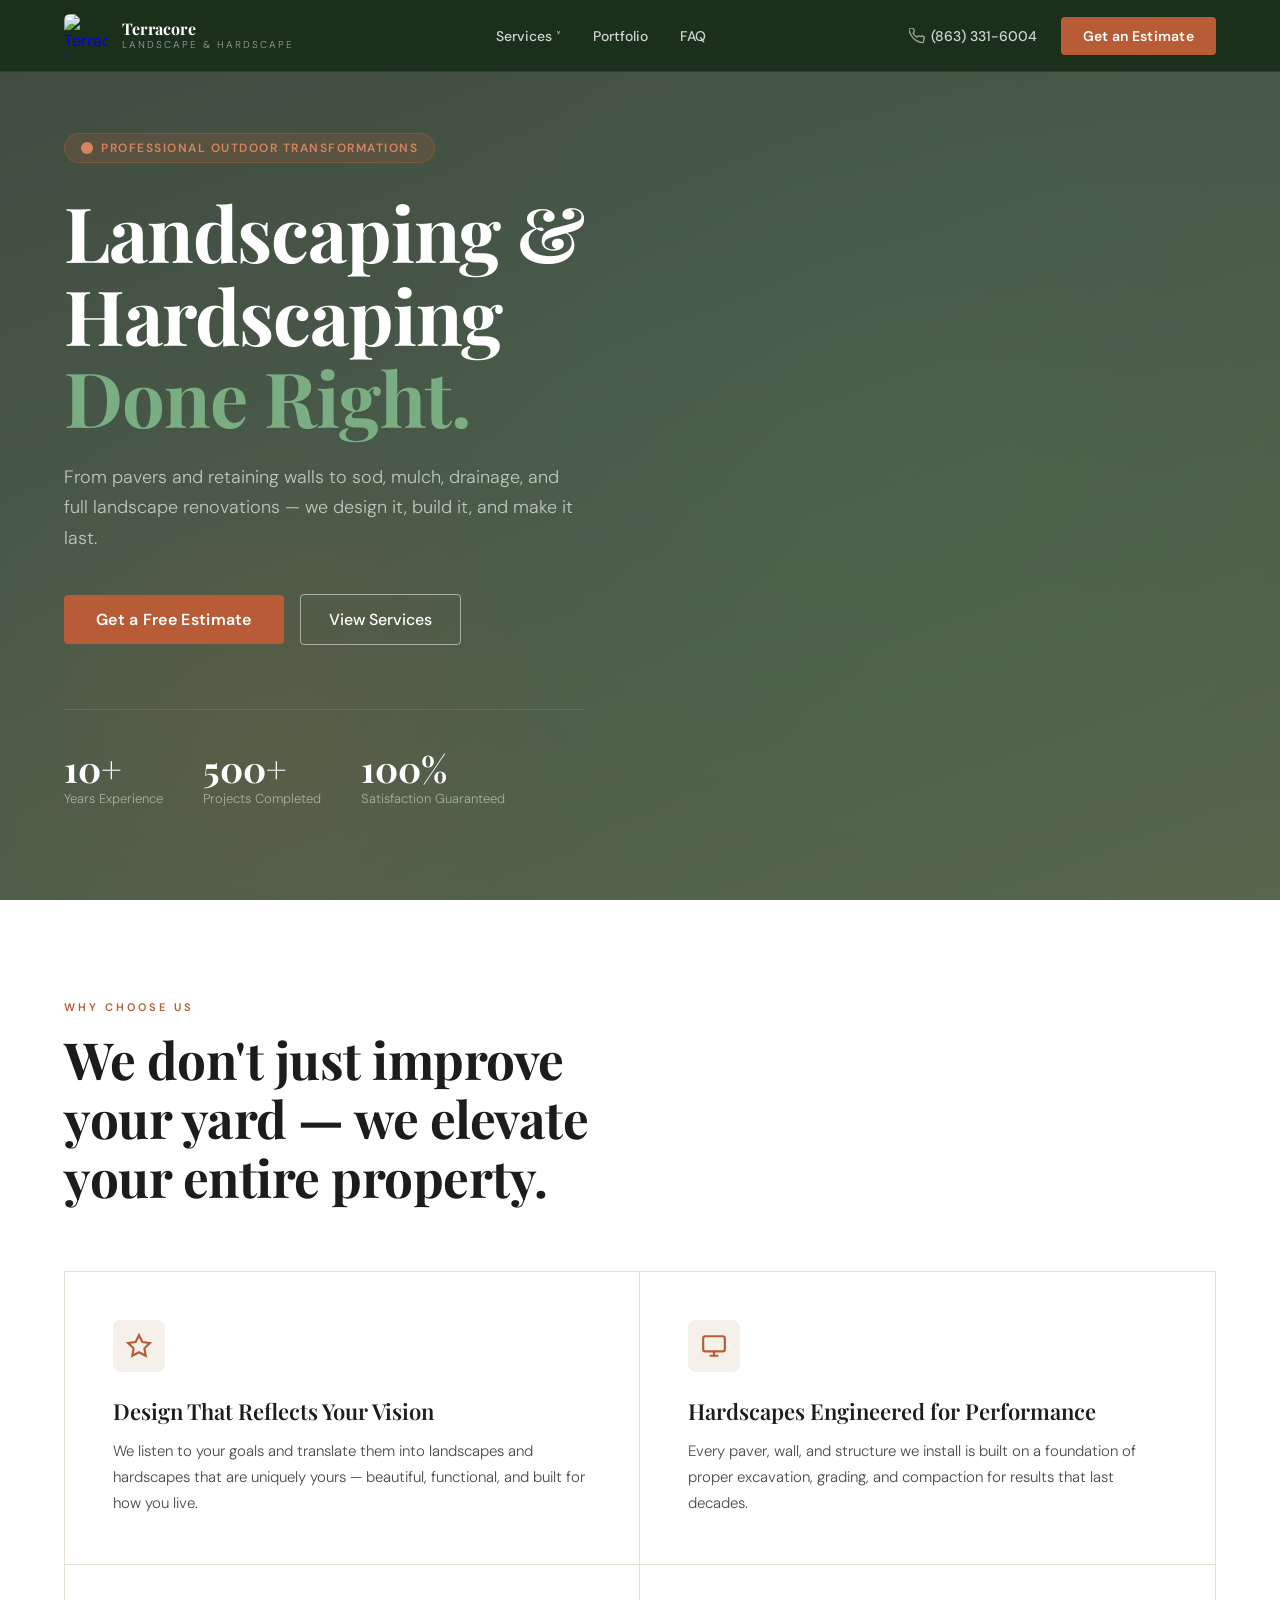
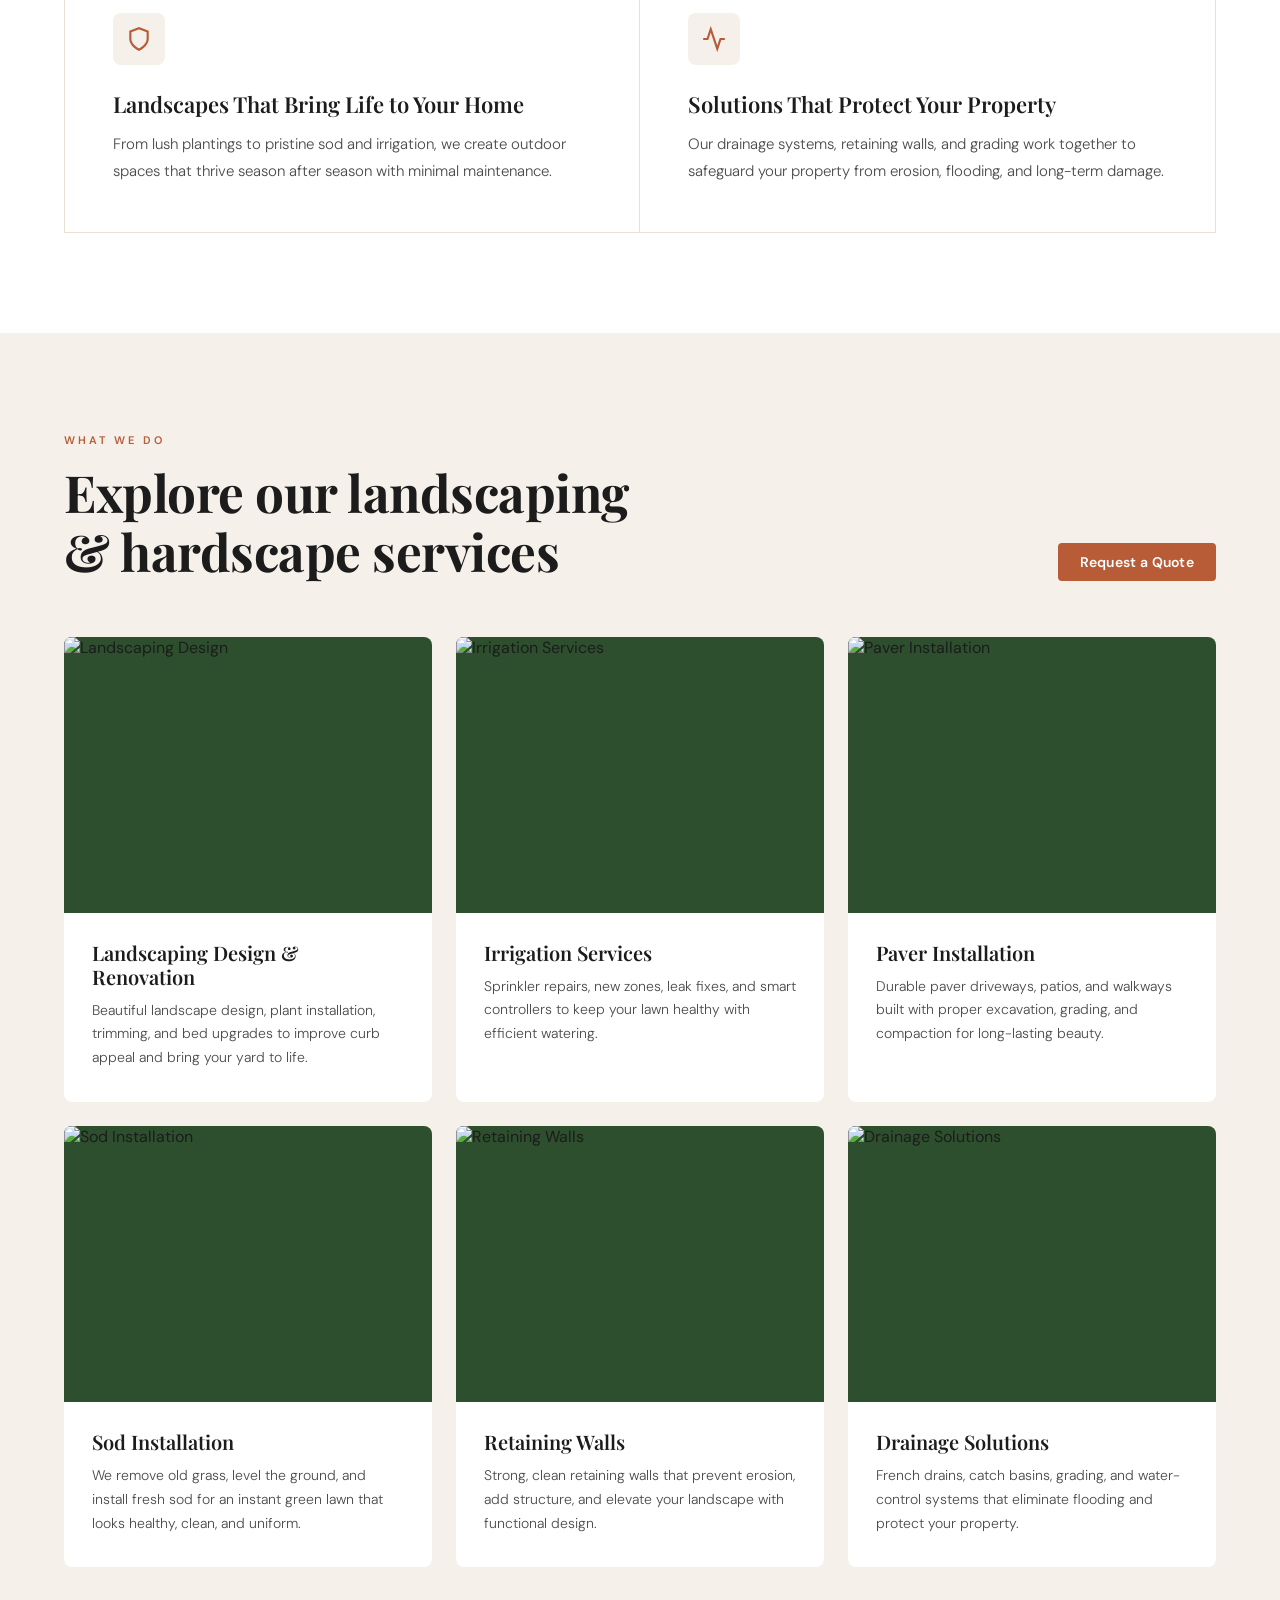
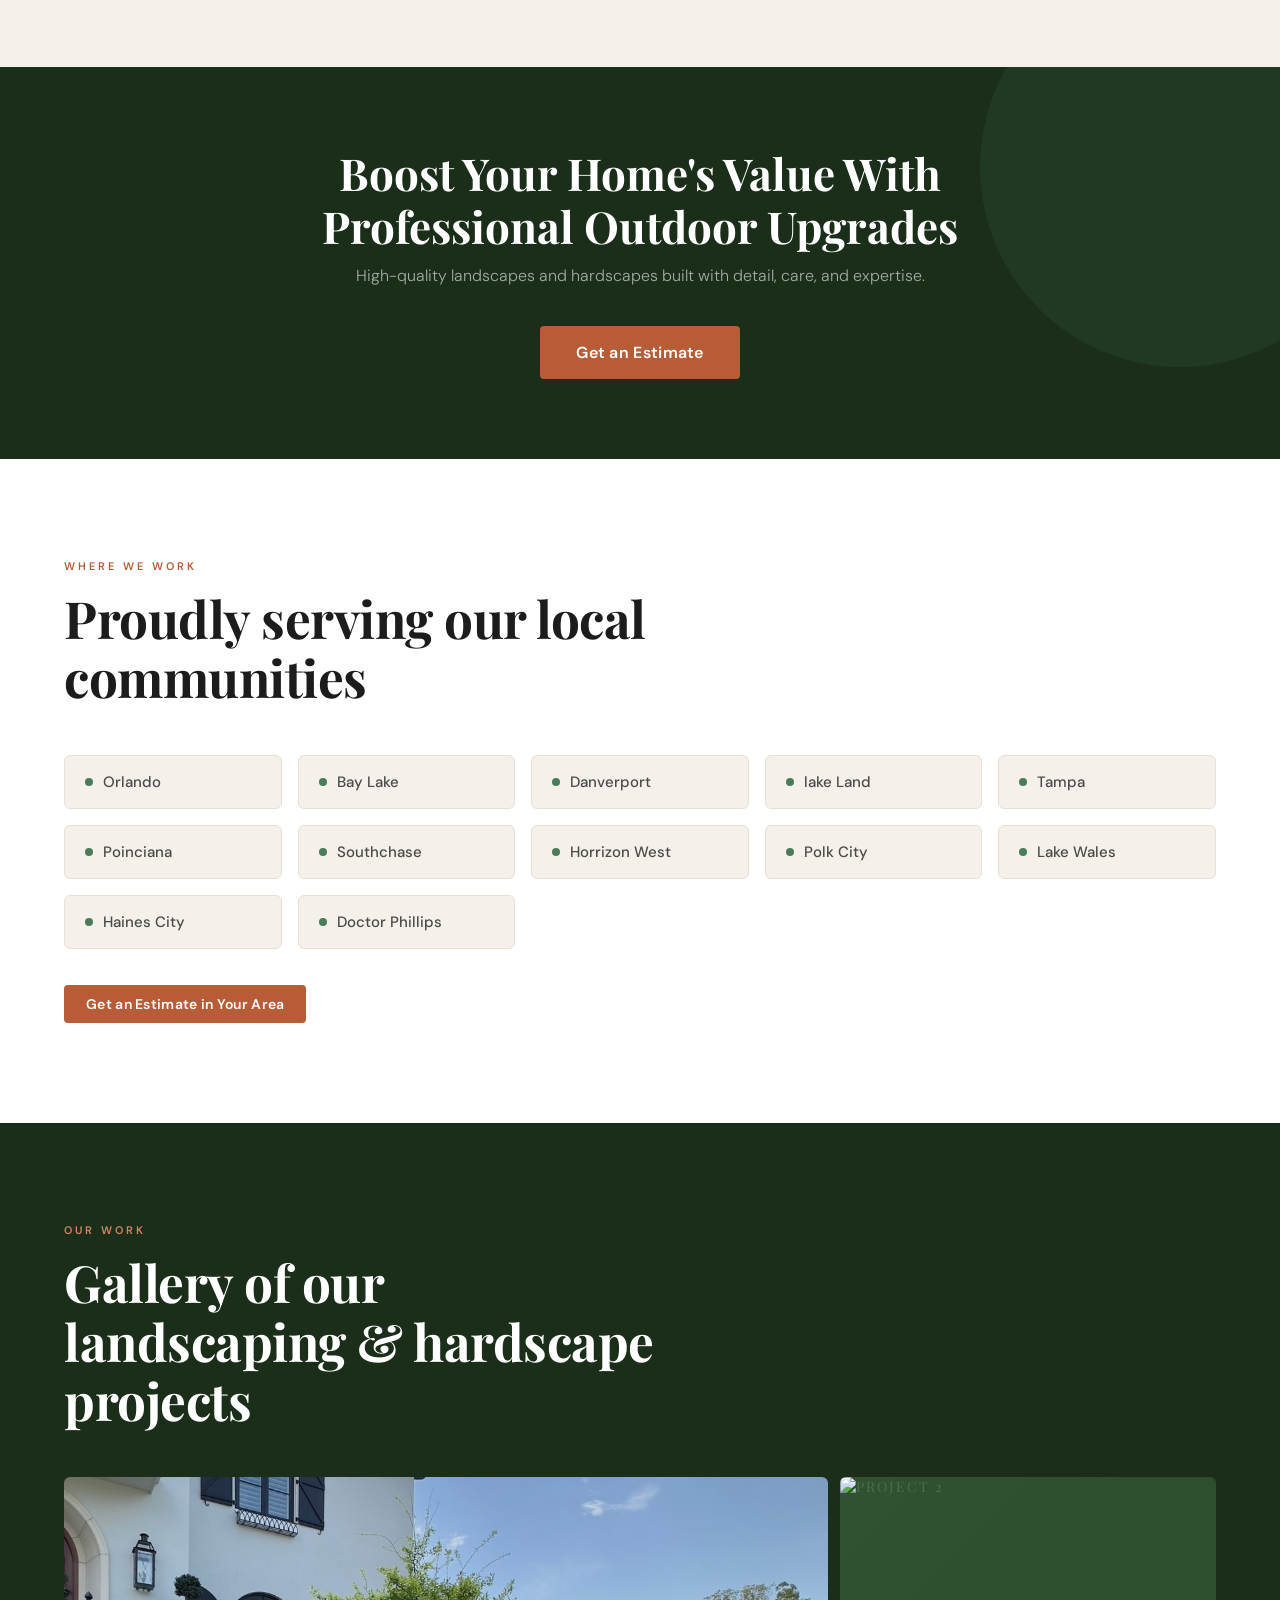
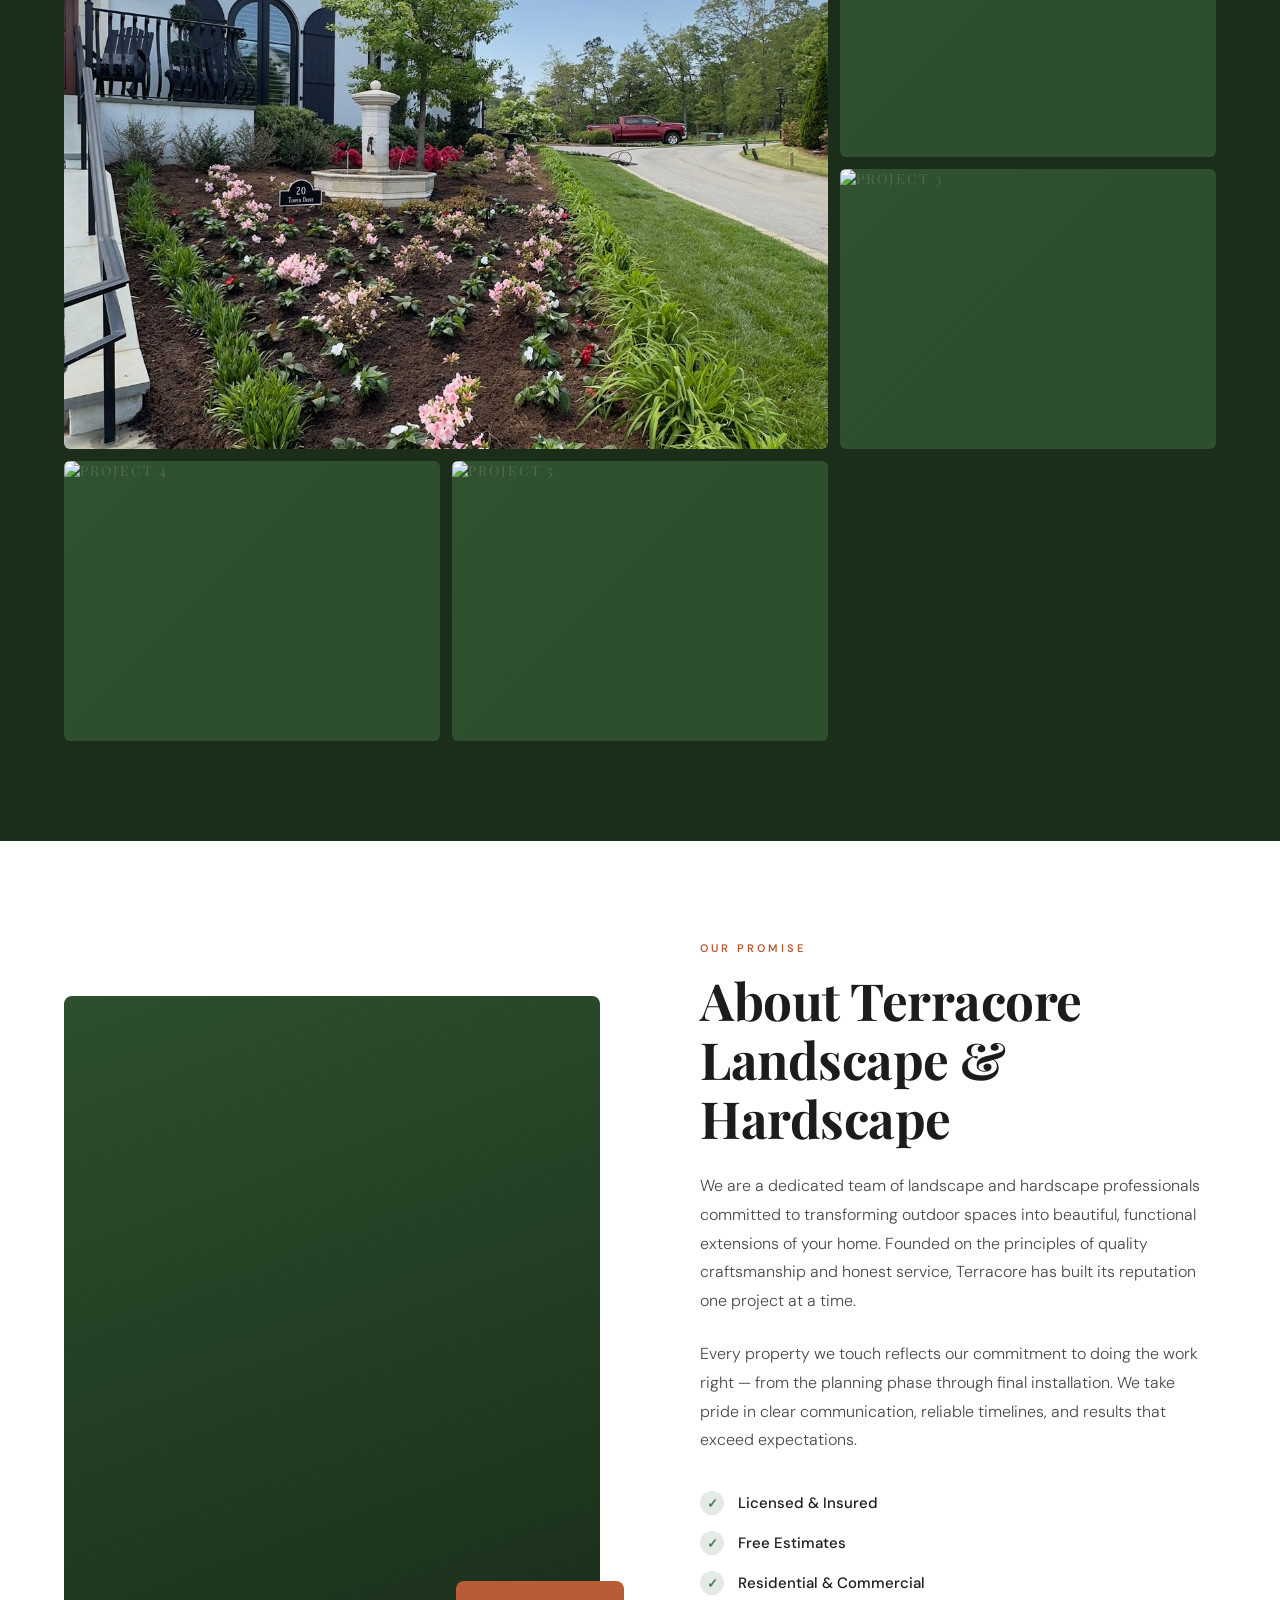
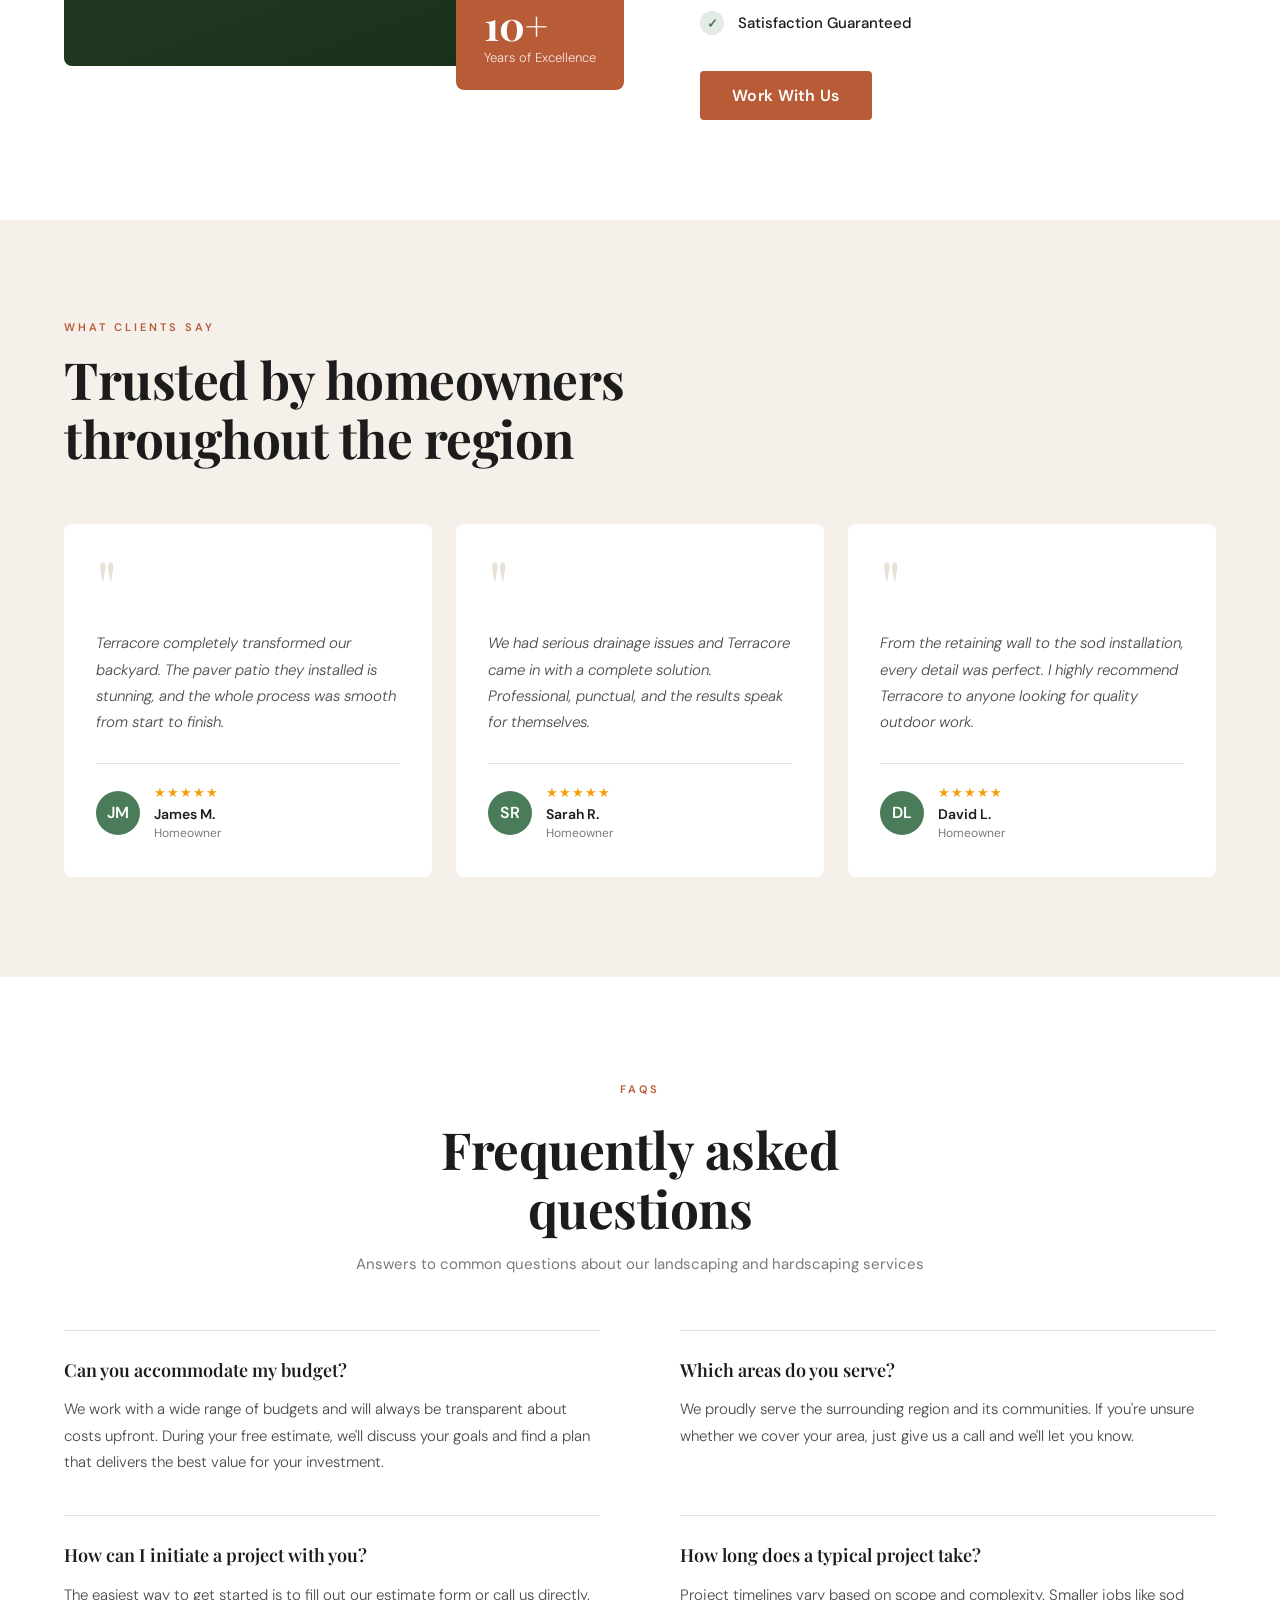
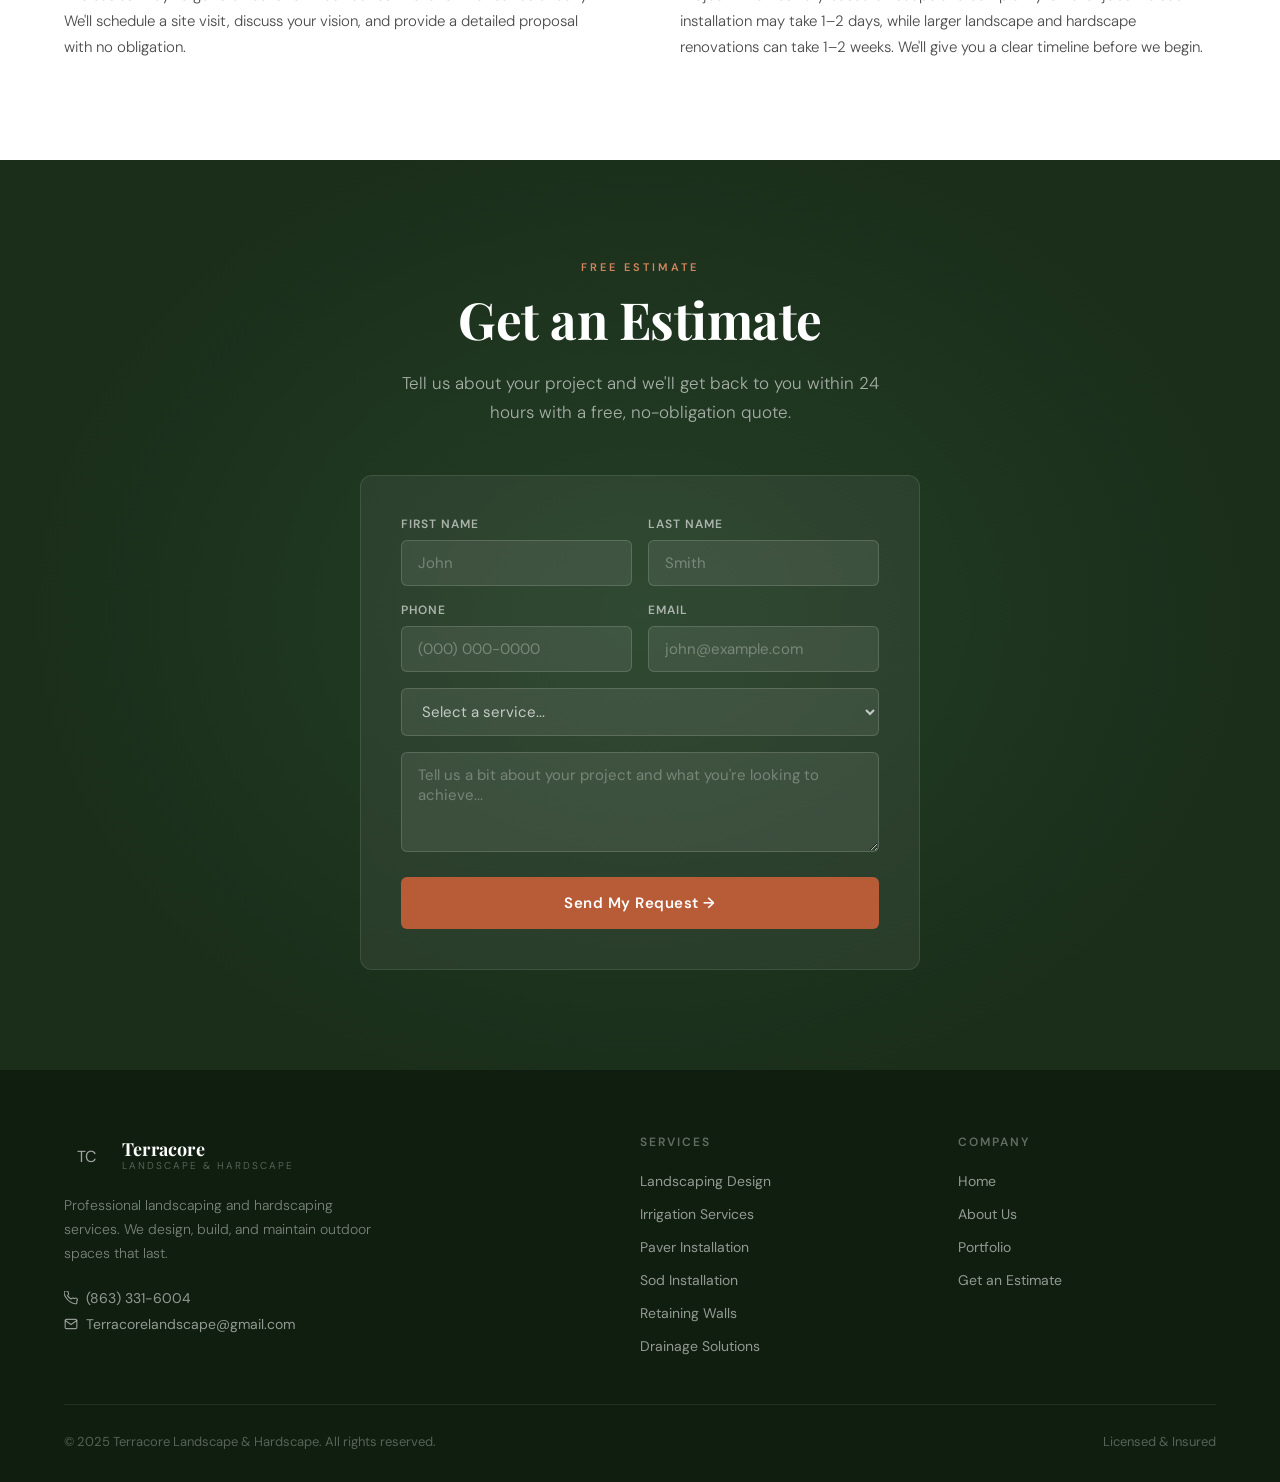
==== index.html @ e7b61488 "Add files via upload" ====
<!DOCTYPE html>
<html lang="en">
<head>
  <!-- META TAGS & SEO -->
  <meta charset="UTF-8">
  <meta name="viewport" content="width=device-width, initial-scale=1.0">
  <meta name="description" content="Terracore Landscape & Hardscape offers expert landscaping design, hardscape installations, irrigation, drainage, and more. Enhance your outdoor space with quality, custom solutions for residential and commercial properties.">
  <title>Terracore Landscape & Hardscape | Professional Outdoor Transformations</title>

  <!-- FONTS -->
  <link rel="preconnect" href="https://fonts.googleapis.com">
  <link href="https://fonts.googleapis.com/css2?family=Playfair+Display:wght@400;600;700&family=DM+Sans:wght@300;400;500;600&display=swap" rel="stylesheet">

  <!-- STYLESHEETS - Modular CSS Architecture -->
  <link rel="stylesheet" href="css/variables.css">   <!-- Color palette & typography variables -->
  <link rel="stylesheet" href="css/base.css">        <!-- Reset, global styles -->
  <link rel="stylesheet" href="css/nav.css">         <!-- Navigation bar -->
  <link rel="stylesheet" href="css/hero.css">        <!-- Hero section -->
  <link rel="stylesheet" href="css/services.css">    <!-- Services & CTA band -->
  <link rel="stylesheet" href="css/gallery.css">     <!-- Portfolio gallery -->
  <link rel="stylesheet" href="css/about.css">       <!-- About section -->
  <link rel="stylesheet" href="css/testimonials.css"><!-- Testimonials -->
  <link rel="stylesheet" href="css/faq.css">         <!-- FAQ section -->
  <link rel="stylesheet" href="css/form.css">        <!-- Estimate form -->
  <link rel="stylesheet" href="css/footer.css">      <!-- Footer -->
</head>
<body>

  <!-- ==================== NAVIGATION ==================== -->
  <!-- Fixed header with logo, phone contact, and CTA button -->
<nav>
  <a href="#" class="nav-logo">
    <img class="logo-mark" src="images/logo.png" alt="Terracore Logo">
    <div class="logo-text">
      <span class="logo-name">Terracore</span>
      <span class="logo-sub">Landscape & Hardscape</span>
    </div>
  </a>
  <div class="nav-menu">
    <div class="nav-item dropdown">
      <a href="#services" class="nav-link">Services <span class="dropdown-icon">˅</span></a>
      <div class="dropdown-menu">
        <a href="landscaping-design.html" class="dropdown-item">Landscaping Design & Renovation</a>
        <a href="irrigation-services.html" class="dropdown-item">Irrigation Services</a>
        <a href="paver-installation.html" class="dropdown-item">Paver Installation</a>
        <a href="sod-installation.html" class="dropdown-item">Sod Installation</a>
        <a href="retaining-walls.html" class="dropdown-item">Retaining Walls</a>
        <a href="drainage-solutions.html" class="dropdown-item">Drainage Solutions</a>
      </div>
    </div>
    <a href="portfolio.html" class="nav-link">Portfolio</a>
    <a href="faq.html" class="nav-link">FAQ</a>
  </div>
  <div class="nav-right">
    <a href="tel:+18633316004" class="nav-phone">
      <svg width="16" height="16" fill="none" stroke="currentColor" stroke-width="2" viewBox="0 0 24 24"><path d="M22 16.92v3a2 2 0 01-2.18 2 19.79 19.79 0 01-8.63-3.07A19.5 19.5 0 013.07 10.8 19.79 19.79 0 01.07 2.18 2 2 0 012.03 0h3a2 2 0 012 1.72 12.84 12.84 0 00.7 2.81 2 2 0 01-.45 2.11L6.09 7.91a16 16 0 006 6l1.27-1.27a2 2 0 012.11-.45 12.84 12.84 0 002.81.7A2 2 0 0122 16.92z"/></svg>
      (863) 331-6004
    </a>
    <a href="#estimate" class="btn-primary">Get an Estimate</a>
  </div>
</nav>

  <!-- ==================== HERO SECTION ==================== -->
  <!-- Large banner with headline, CTAs, and company stats -->
<section class="hero" id="header">
  <div class="hero-bg-img">
    <img src="images/Principal/princ 4.JPG" alt="Terracore Landscaping">
  </div>
  <div class="hero-pattern"></div>
  <div class="hero-content">
    <div class="hero-badge">
      <svg width="12" height="12" viewBox="0 0 12 12" fill="currentColor"><circle cx="6" cy="6" r="6"/></svg>
      Professional Outdoor Transformations
    </div>
    <h1>Landscaping &amp;<br>Hardscaping<br><em>Done Right.</em></h1>
    <p>From pavers and retaining walls to sod, mulch, drainage, and full landscape renovations — we design it, build it, and make it last.</p>
    <div class="hero-ctas">
      <a href="#estimate" class="btn-primary" style="padding:14px 32px;font-size:16px;">Get a Free Estimate</a>
      <a href="#services" class="btn-outline" style="padding:14px 28px;font-size:16px;">View Services</a>
    </div>
    <div class="hero-stats">
      <div>
        <div class="hero-stat-num">10+</div>
        <div class="hero-stat-label">Years Experience</div>
      </div>
      <div>
        <div class="hero-stat-num">500+</div>
        <div class="hero-stat-label">Projects Completed</div>
      </div>
      <div>
        <div class="hero-stat-num">100%</div>
        <div class="hero-stat-label">Satisfaction Guaranteed</div>
      </div>
    </div>
  </div>  
  <div class="hero-img-col">
  </div>
</section>

  <!-- ==================== WHY CHOOSE US ==================== -->
  <!-- 4-column grid highlighting company differentiators -->
<section class="section fade-up">
  <div class="section-label">Why Choose Us</div>
  <h2 class="section-title">We don't just improve your yard — we elevate your entire property.</h2>
  <div class="why-grid">
    <div class="why-item">
      <div class="why-icon">
        <svg width="26" height="26" fill="none" stroke="currentColor" stroke-width="2" viewBox="0 0 24 24"><path d="M12 2l3.09 6.26L22 9.27l-5 4.87 1.18 6.88L12 17.77l-6.18 3.25L7 14.14 2 9.27l6.91-1.01L12 2z"/></svg>
      </div>
      <h3>Design That Reflects Your Vision</h3>
      <p>We listen to your goals and translate them into landscapes and hardscapes that are uniquely yours — beautiful, functional, and built for how you live.</p>
    </div>
    <div class="why-item">
      <div class="why-icon">
        <svg width="26" height="26" fill="none" stroke="currentColor" stroke-width="2" viewBox="0 0 24 24"><rect x="2" y="3" width="20" height="14" rx="2"/><path d="M8 21h8M12 17v4"/></svg>
      </div>
      <h3>Hardscapes Engineered for Performance</h3>
      <p>Every paver, wall, and structure we install is built on a foundation of proper excavation, grading, and compaction for results that last decades.</p>
    </div>
    <div class="why-item">
      <div class="why-icon">
        <svg width="26" height="26" fill="none" stroke="currentColor" stroke-width="2" viewBox="0 0 24 24"><path d="M12 22s8-4 8-10V5l-8-3-8 3v7c0 6 8 10 8 10z"/></svg>
      </div>
      <h3>Landscapes That Bring Life to Your Home</h3>
      <p>From lush plantings to pristine sod and irrigation, we create outdoor spaces that thrive season after season with minimal maintenance.</p>
    </div>
    <div class="why-item">
      <div class="why-icon">
        <svg width="26" height="26" fill="none" stroke="currentColor" stroke-width="2" viewBox="0 0 24 24"><polyline points="22 12 18 12 15 21 9 3 6 12 2 12"/></svg>
      </div>
      <h3>Solutions That Protect Your Property</h3>
      <p>Our drainage systems, retaining walls, and grading work together to safeguard your property from erosion, flooding, and long-term damage.</p>
    </div>
  </div>
</section>

  <!-- ==================== SERVICES ==================== -->
  <!-- 6 service cards with descriptions and icons -->
<section class="services-section" id="services">
  <div class="services-header fade-up">
    <div>
      <div class="section-label">What We Do</div>
      <h2 class="section-title">Explore our landscaping &amp; hardscape services</h2>
    </div>
    <a href="#estimate" class="btn-primary">Request a Quote</a>
  </div>
  <div class="services-grid fade-up">
    <a href="landscaping-design.html" class="service-card">
      <img class="service-img" src="images/Landscape e design/design land.JPG" alt="Landscaping Design">
      <div class="service-body">
        <h3>Landscaping Design &amp; Renovation</h3>
        <p>Beautiful landscape design, plant installation, trimming, and bed upgrades to improve curb appeal and bring your yard to life.</p>
      </div>
    </a>
    <a href="irrigation-services.html" class="service-card">
      <img class="service-img" src="images/Irrigation.jpeg" alt="Irrigation Services">
      <div class="service-body">
        <h3>Irrigation Services</h3>
        <p>Sprinkler repairs, new zones, leak fixes, and smart controllers to keep your lawn healthy with efficient watering.</p>
      </div>
    </a>
    <a href="paver-installation.html" class="service-card">
      <img class="service-img" src="images/Pavers.jpeg" alt="Paver Installation">
      <div class="service-body">
        <h3>Paver Installation</h3>
        <p>Durable paver driveways, patios, and walkways built with proper excavation, grading, and compaction for long-lasting beauty.</p>
      </div>
    </a>
    <a href="sod-installation.html" class="service-card">
      <img class="service-img" src="images/Sod.jpeg" alt="Sod Installation">
      <div class="service-body">
      
        <h3>Sod Installation</h3>
        <p>We remove old grass, level the ground, and install fresh sod for an instant green lawn that looks healthy, clean, and uniform.</p>
      </div>
    </a>
    <a href="retaining-walls.html" class="service-card">
      <img class="service-img" src="images/Retaining/Retaining-Wall-Blocks.webp" alt="Retaining Walls">
      <div class="service-body">
        <h3>Retaining Walls</h3>
        <p>Strong, clean retaining walls that prevent erosion, add structure, and elevate your landscape with functional design.</p>
      </div>
    </a>
    <a href="drainage-solutions.html" class="service-card">
      <img class="service-img" src="images/Drainage/drainage.webp" alt="Drainage Solutions">
      <div class="service-body">
        <h3>Drainage Solutions</h3>
        <p>French drains, catch basins, grading, and water-control systems that eliminate flooding and protect your property.</p>
      </div>
    </a>
  </div>
</section>

  <!-- ==================== CTA BAND ==================== -->
  <!-- Mid-page call-to-action section -->
<div class="cta-band fade-up">
  <div class="cta-band-text">
    <h2>Boost Your Home's Value With Professional Outdoor Upgrades</h2>
    <p>High-quality landscapes and hardscapes built with detail, care, and expertise.</p>
  </div>
  <a href="#estimate" class="btn-primary" style="font-size:16px;padding:16px 36px;white-space:nowrap;">Get an Estimate</a>
</div>

  <!-- ==================== SERVICE AREAS ==================== -->
  <!-- List of service area pills - customize city names -->
<section class="areas-section fade-up">
  <div class="section-label">Where We Work</div>
  <h2 class="section-title">Proudly serving our local communities</h2>
  <div class="areas-grid">
    <div class="area-pill"><span class="area-dot"></span>Orlando</div>
    <div class="area-pill"><span class="area-dot"></span>Bay Lake</div>
    <div class="area-pill"><span class="area-dot"></span>Danverport</div>
    <div class="area-pill"><span class="area-dot"></span>lake Land</div>
    <div class="area-pill"><span class="area-dot"></span>Tampa</div>
    <div class="area-pill"><span class="area-dot"></span>Poinciana</div>
    <div class="area-pill"><span class="area-dot"></span>Southchase</div>
    <div class="area-pill"><span class="area-dot"></span>Horrizon West</div>
    <div class="area-pill"><span class="area-dot"></span>Polk City</div>
    <div class="area-pill"><span class="area-dot"></span>Lake Wales</div>
    <div class="area-pill"><span class="area-dot"></span>Haines City</div>
    <div class="area-pill"><span class="area-dot"></span>Doctor Phillips</div>
  </div>
  <div style="margin-top:36px;">
    <a href="#estimate" class="btn-primary">Get an Estimate in Your Area</a>
  </div>
</section>

  <!-- ==================== PORTFOLIO ==================== -->
  <!-- Photo gallery grid of past projects -->
<section class="portfolio-section fade-up">
  <div class="section-label" style="color:var(--terra-light);">Our Work</div>
  <h2 class="section-title">Gallery of our landscaping &amp; hardscape projects</h2>
  <div class="gallery-grid">
    <div class="gallery-item">
      <div class="gallery-placeholder" style="min-height:100%;">
        <img src="/Images/best 5/best 1.JPG" alt="Project" style="width:100%; height:100%; object-fit:cover; display:block;">
      </div>
      <div class="gallery-overlay"></div>
    </div>
   <div class="gallery-item" style="min-height:280px;">
  <div class="gallery-placeholder" style="height:100%; padding:0;">
    <img src="images/best 5/best 2.JPG" alt="Project 2" style="width:100%; height:100%; object-fit:cover; display:block;">
  </div>
</div>
<div class="gallery-item" style="min-height:280px;">
  <div class="gallery-placeholder" style="height:100%; padding:0;">
    <img src="images/best 5/best 3.JPG" alt="Project 3" style="width:100%; height:100%; object-fit:cover; display:block;">
  </div>
</div>
<div class="gallery-item" style="min-height:280px;">
  <div class="gallery-placeholder" style="height:100%; padding:0;">
    <img src="images/best 5/best 4.JPG" alt="Project 4" style="width:100%; height:100%; object-fit:cover; display:block;">
  </div>
</div>
<div class="gallery-item" style="min-height:280px;">
  <div class="gallery-placeholder" style="height:100%; padding:0;">
    <img src="images/best 5/best 5.PNG" alt="Project 5" style="width:100%; height:100%; object-fit:cover; display:block;">
  </div>
</div>
  </div>
</section>

  <!-- ==================== ABOUT ==================== -->
  <!-- Company story and key features -->
<section class="about-section fade-up">
  <div class="about-img-block">
    <div class="about-img-placeholder"></div>
    <!-- Replace div above with: <img class="about-main-img" src="team-photo.jpg" alt="Terracore Team"> -->
    <div class="about-badge">
      <div class="about-badge-num">10+</div>
      <div class="about-badge-text">Years of Excellence</div>
    </div>
  </div>
  <div class="about-content">
    <div class="section-label">Our Promise</div>
    <h2 class="section-title">About Terracore Landscape &amp; Hardscape</h2>
    <p>We are a dedicated team of landscape and hardscape professionals committed to transforming outdoor spaces into beautiful, functional extensions of your home. Founded on the principles of quality craftsmanship and honest service, Terracore has built its reputation one project at a time.</p>
    <p>Every property we touch reflects our commitment to doing the work right — from the planning phase through final installation. We take pride in clear communication, reliable timelines, and results that exceed expectations.</p>
    <div class="about-features">
      <div class="about-feat"><div class="check-icon">✓</div>Licensed &amp; Insured</div>
      <div class="about-feat"><div class="check-icon">✓</div>Free Estimates</div>
      <div class="about-feat"><div class="check-icon">✓</div>Residential &amp; Commercial</div>
      <div class="about-feat"><div class="check-icon">✓</div>Satisfaction Guaranteed</div>
    </div>
    <div style="margin-top:36px;">
      <a href="#estimate" class="btn-primary" style="font-size:16px;padding:14px 32px;">Work With Us</a>
    </div>
  </div>
</section>

  <!-- ==================== TESTIMONIALS ==================== -->
  <!-- 3 client testimonial cards with ratings -->
<section class="testimonials-section fade-up">
  <div class="section-label">What Clients Say</div>
  <h2 class="section-title">Trusted by homeowners throughout the region</h2>
  <div class="testimonials-grid">
    <div class="testimonial-card">
      <span class="quote-mark">"</span>
      <p class="testimonial-text">Terracore completely transformed our backyard. The paver patio they installed is stunning, and the whole process was smooth from start to finish.</p>
      <div class="testimonial-author">
        <div class="author-avatar">JM</div>
        <div>
          <div class="stars">★★★★★</div>
          <div class="author-name">James M.</div>
          <div class="author-location">Homeowner</div>
        </div>
      </div>
    </div>
    <div class="testimonial-card">
      <span class="quote-mark">"</span>
      <p class="testimonial-text">We had serious drainage issues and Terracore came in with a complete solution. Professional, punctual, and the results speak for themselves.</p>
      <div class="testimonial-author">
        <div class="author-avatar">SR</div>
        <div>
          <div class="stars">★★★★★</div>
          <div class="author-name">Sarah R.</div>
          <div class="author-location">Homeowner</div>
        </div>
      </div>
    </div>
    <div class="testimonial-card">
      <span class="quote-mark">"</span>
      <p class="testimonial-text">From the retaining wall to the sod installation, every detail was perfect. I highly recommend Terracore to anyone looking for quality outdoor work.</p>
      <div class="testimonial-author">
        <div class="author-avatar">DL</div>
        <div>
          <div class="stars">★★★★★</div>
          <div class="author-name">David L.</div>
          <div class="author-location">Homeowner</div>
        </div>
      </div>
    </div>
  </div>
</section>

  <!-- ==================== FAQ ==================== -->
  <!-- Frequently asked questions in 2-column layout -->
<section class="faq-section fade-up">
  <div style="text-align:center;margin-bottom:8px;">
    <div class="section-label" style="display:inline-block;">FAQs</div>
  </div>
  <h2 class="section-title" style="text-align:center;margin:0 auto 0;">Frequently asked questions</h2>
  <p style="text-align:center;color:var(--text-light);margin-top:16px;font-size:15px;">Answers to common questions about our landscaping and hardscaping services</p>
  <div class="faq-grid">
    <div class="faq-item">
      <h4>Can you accommodate my budget?</h4>
      <p>We work with a wide range of budgets and will always be transparent about costs upfront. During your free estimate, we'll discuss your goals and find a plan that delivers the best value for your investment.</p>
    </div>
    <div class="faq-item">
      <h4>Which areas do you serve?</h4>
      <p>We proudly serve the surrounding region and its communities. If you're unsure whether we cover your area, just give us a call and we'll let you know.</p>
    </div>
    <div class="faq-item">
      <h4>How can I initiate a project with you?</h4>
      <p>The easiest way to get started is to fill out our estimate form or call us directly. We'll schedule a site visit, discuss your vision, and provide a detailed proposal with no obligation.</p>
    </div>
    <div class="faq-item">
      <h4>How long does a typical project take?</h4>
      <p>Project timelines vary based on scope and complexity. Smaller jobs like sod installation may take 1–2 days, while larger landscape and hardscape renovations can take 1–2 weeks. We'll give you a clear timeline before we begin.</p>
    </div>
  </div>
</section>

  <!-- ==================== ESTIMATE FORM ==================== -->
  <!-- Free estimate form section -->
<section class="estimate-section" id="estimate">
  <div style="position:relative;z-index:1;">
    <div class="section-label">Free Estimate</div>
    <h2 class="section-title">Get an Estimate</h2>
    <p>Tell us about your project and we'll get back to you within 24 hours with a free, no-obligation quote.</p>
    <form action="https://formspree.io/f/xzdqkrzr" method="POST" class="estimate-form">
      <div class="form-row">
        <div class="form-group">
          <label class="form-label">First Name</label>
          <input type="text" name="first_name" class="form-input" placeholder="John" required>
        </div>
        <div class="form-group">
          <label class="form-label">Last Name</label>
          <input type="text" name="last_name" class="form-input" placeholder="Smith" required>
        </div>
      </div>
      <div class="form-row">
        <div class="form-group">
          <label class="form-label">Phone</label>
          <input type="tel" name="phone" class="form-input" placeholder="(000) 000-0000">
        </div>
        <div class="form-group">
          <label class="form-label">Email</label>
          <input type="email" name="email" class="form-input" placeholder="john@example.com" required>
        </div>
      </div>
      <select name="service" class="form-select" required>
        <option value="" disabled selected>Select a service...</option>
        <option>Landscaping Design & Renovation</option>
        <option>Irrigation Services</option>
        <option>Paver Installation</option>
        <option>Sod Installation</option>
        <option>Retaining Walls</option>
        <option>Drainage Solutions</option>
        <option>Other / Multiple Services</option>
      </select>
      <textarea name="message" class="form-textarea" placeholder="Tell us a bit about your project and what you're looking to achieve..."></textarea>
      <button type="submit" class="btn-submit">Send My Request →</button>
    </form>
  </div>
</section>

  <!-- ==================== FOOTER ==================== -->
  <!-- Footer with company info, links, and contact -->
<footer>
  <div class="footer-grid">
    <div class="footer-brand">
      <div class="nav-logo" style="margin-bottom:0;">
        <div class="logo-mark">TC</div>
        <div class="logo-text">
          <span class="logo-name">Terracore</span>
          <span class="logo-sub">Landscape & Hardscape</span>
        </div>
      </div>
      <p class="footer-desc">Professional landscaping and hardscaping services. We design, build, and maintain outdoor spaces that last.</p>
      <div class="footer-contact">
        <a href="tel:+10000000000">
          <svg width="14" height="14" fill="none" stroke="currentColor" stroke-width="2" viewBox="0 0 24 24"><path d="M22 16.92v3a2 2 0 01-2.18 2 19.79 19.79 0 01-8.63-3.07A19.5 19.5 0 013.07 10.8 19.79 19.79 0 01.07 2.18 2 2 0 012.03 0h3a2 2 0 012 1.72 12.84 12.84 0 00.7 2.81 2 2 0 01-.45 2.11L6.09 7.91a16 16 0 006 6l1.27-1.27a2 2 0 012.11-.45 12.84 12.84 0 002.81.7A2 2 0 0122 16.92z"/></svg>
          (863) 331-6004
        </a>
        <a href="mailto:Terracorelandscape@gmail.com">
          <svg width="14" height="14" fill="none" stroke="currentColor" stroke-width="2" viewBox="0 0 24 24"><path d="M4 4h16c1.1 0 2 .9 2 2v12c0 1.1-.9 2-2 2H4c-1.1 0-2-.9-2-2V6c0-1.1.9-2 2-2z"/><polyline points="22,6 12,13 2,6"/></svg>
          Terracorelandscape@gmail.com
        </a>
      </div>
    </div>
    <div class="footer-col">
      <h5>Services</h5>
      <ul class="footer-links">
        <li><a href="#services">Landscaping Design</a></li>
        <li><a href="#services">Irrigation Services</a></li>
        <li><a href="#services">Paver Installation</a></li>
        <li><a href="#services">Sod Installation</a></li>
        <li><a href="#services">Retaining Walls</a></li>
        <li><a href="#services">Drainage Solutions</a></li>
      </ul>
    </div>
    <div class="footer-col">
      <h5>Company</h5>
      <ul class="footer-links">
        <li><a href="index.html#header">Home</a></li>
        <li><a href="faq.html">About Us</a></li>
        <li><a href="portfolio.html">Portfolio</a></li>
        <li><a href="index.html#estimate">Get an Estimate</a></li>
      </ul>
    </div>
  </div>
  <div class="footer-bottom">
    <span>© 2025 Terracore Landscape & Hardscape. All rights reserved.</span>
    <span>Licensed & Insured</span>
  </div>
</footer>

<script src="script.js"></script>
</body>
</html>
---- css/variables.css ----
/* ROOT VARIABLES & RESET */
*, *::before, *::after {
  box-sizing: border-box;
  margin: 0;
  padding: 0;
}

:root {
  --green-dark: #1a2e1a;
  --green-mid: #2d4f2d;
  --green-accent: #4a7c59;
  --green-light: #7aad82;
  --terra: #b85c38;
  --terra-light: #d4855f;
  --stone: #8c7b6b;
  --cream: #f5f0ea;
  --cream-dark: #e8e0d5;
  --white: #ffffff;
  --text-dark: #1c1c1c;
  --text-mid: #4a4a4a;
  --text-light: #7a7a7a;
  --font-head: 'Playfair Display', Georgia, serif;
  --font-body: 'DM Sans', sans-serif;
}

html {
  scroll-behavior: smooth;
}

body {
  font-family: var(--font-body);
  color: var(--text-dark);
  background: var(--white);
  overflow-x: hidden;
}
---- css/base.css ----
/* BUTTONS */
.btn-primary {
  background: var(--terra);
  color: white;
  padding: 10px 22px;
  border-radius: 4px;
  font-size: 14px;
  font-weight: 600;
  text-decoration: none;
  letter-spacing: 0.3px;
  transition: background 0.2s;
  border: none;
  cursor: pointer;
  display: inline-block;
}

.btn-primary:hover {
  background: var(--terra-light);
}

.btn-outline {
  border: 1.5px solid rgba(255, 255, 255, 0.5);
  color: white;
  padding: 10px 22px;
  border-radius: 4px;
  font-size: 14px;
  font-weight: 500;
  text-decoration: none;
  transition: all 0.2s;
  display: inline-block;
}

.btn-outline:hover {
  border-color: white;
  background: rgba(255, 255, 255, 0.08);
}

/* SECTIONS */
.section {
  padding: 100px 5%;
}

.section-label {
  font-size: 11px;
  font-weight: 600;
  letter-spacing: 3px;
  text-transform: uppercase;
  color: var(--terra);
  margin-bottom: 16px;
}

.section-title {
  font-family: var(--font-head);
  font-size: clamp(32px, 4vw, 52px);
  font-weight: 700;
  color: var(--text-dark);
  line-height: 1.15;
  letter-spacing: -0.5px;
  max-width: 600px;
}

/* UTILS */
.placeholder-notice {
  background: rgba(184, 92, 56, 0.08);
  border: 1px dashed rgba(184, 92, 56, 0.3);
  border-radius: 6px;
  padding: 12px 18px;
  font-size: 13px;
  color: var(--terra);
  text-align: center;
  margin: 40px 5% 0;
  font-weight: 500;
}

/* Scroll animations */
.fade-up {
  opacity: 0;
  transform: translateY(24px);
  transition: opacity 0.6s ease, transform 0.6s ease;
}

.fade-up.visible {
  opacity: 1;
  transform: none;
}

/* Responsive */
@media (max-width: 900px) {
  .why-grid,
  .services-grid,
  .testimonials-grid,
  .faq-grid,
  .about-section,
  .footer-grid {
    grid-template-columns: 1fr;
  }

  .gallery-grid {
    grid-template-columns: 1fr 1fr;
    grid-template-rows: auto;
  }

  .gallery-item:first-child {
    grid-column: span 2;
    grid-row: span 1;
  }

  .hero-img-col {
    display: none;
  }

  .about-badge {
    right: 0;
  }

  .about-content {
    padding-left: 0;
  }

  .form-row {
    grid-template-columns: 1fr;
  }
}

@media (max-width: 600px) {
  .nav-phone {
    display: none;
  }

  .services-grid {
    grid-template-columns: 1fr;
  }

  .gallery-grid {
    grid-template-columns: 1fr;
  }

  .gallery-item:first-child {
    grid-column: span 1;
  }

  .hero-stats {
    flex-direction: column;
    gap: 20px;
  }

  .cta-band {
    flex-direction: column;
    text-align: center;
  }
}
---- css/nav.css ----
/* NAVIGATION */
nav {
  position: fixed;
  top: 0;
  left: 0;
  right: 0;
  z-index: 1000;
  background: rgba(26, 46, 26, 0.95);
  backdrop-filter: blur(8px);
  display: flex;
  align-items: center;
  justify-content: space-between;
  padding: 0 5%;
  height: 72px;
  border-bottom: 1px solid rgba(255, 255, 255, 0.08);
}

.nav-logo {
  display: flex;
  align-items: center;
  gap: 14px;
  text-decoration: none;
}

.nav-menu {
  display: flex;
  align-items: center;
  gap: 32px;
  position: relative;
}

.nav-item {
  position: relative;
}

.nav-link {
  color: rgba(255, 255, 255, 0.8);
  text-decoration: none;
  font-size: 14px;
  font-weight: 500;
  transition: color 0.3s;
  display: flex;
  align-items: center;
  gap: 4px;
}

.nav-link:hover {
  color: white;
}

.dropdown-icon {
  font-size: 10px;
}

.dropdown {
  position: relative;
}

.dropdown-menu {
  position: absolute;
  top: 100%;
  left: 0;
  background: white;
  border-radius: 8px;
  min-width: 280px;
  box-shadow: 0 10px 40px rgba(0, 0, 0, 0.15);
  opacity: 0;
  visibility: hidden;
  transform: translateY(-10px);
  transition: all 0.3s ease;
  padding: 16px 0;
  z-index: 999;
  margin-top: 12px;
}

.dropdown:hover .dropdown-menu {
  opacity: 1;
  visibility: visible;
  transform: translateY(0);
}

.dropdown-item {
  display: block;
  padding: 12px 20px;
  color: var(--text-dark);
  text-decoration: none;
  font-size: 14px;
  transition: background 0.2s, color 0.2s;
}

.dropdown-item:hover {
  background: var(--cream);
  color: var(--terra);
}


.logo-mark {
  width: 44px;
  height: 44px;
  border-radius: 6px;
  display: flex;
  align-items: center;
  justify-content: center;
  flex-shrink: 0;
  object-fit: cover;
}

.logo-text {
  display: flex;
  flex-direction: column;
}

.logo-name {
  font-family: var(--font-head);
  font-size: 16px;
  font-weight: 700;
  color: white;
  line-height: 1.1;
  letter-spacing: 0.2px;
}

.logo-sub {
  font-family: var(--font-body);
  font-size: 10px;
  font-weight: 300;
  color: rgba(255, 255, 255, 0.55);
  letter-spacing: 2px;
  text-transform: uppercase;
}

.nav-right {
  display: flex;
  align-items: center;
  gap: 24px;
}

.nav-phone {
  color: rgba(255, 255, 255, 0.8);
  text-decoration: none;
  font-size: 14px;
  font-weight: 500;
  display: flex;
  align-items: center;
  gap: 6px;
}

.nav-phone svg {
  opacity: 0.7;
}

.nav-phone:hover {
  color: white;
}
---- css/hero.css ----
/* HERO SECTION */
.hero {
  min-height: 100vh;
  background: linear-gradient(160deg, rgba(15, 30, 15, 0.8) 0%, rgba(26, 46, 26, 0.8) 40%, rgba(45, 64, 32, 0.8) 100%);
  background-attachment: fixed;
  display: flex;
  align-items: center;
  position: relative;
  overflow: hidden;
  padding: 120px 5% 80px;
}

.hero::before {
  content: '';
  position: absolute;
  inset: 0;
  background:
    radial-gradient(ellipse 60% 80% at 70% 50%, rgba(74, 124, 89, 0.15) 0%, transparent 70%),
    radial-gradient(ellipse 40% 60% at 20% 80%, rgba(184, 92, 56, 0.1) 0%, transparent 60%);
}


.hero-content {
  position: relative;
  z-index: 1;
  max-width: 700px;
}

.hero-badge {
  display: inline-flex;
  align-items: center;
  gap: 8px;
  background: rgba(184, 92, 56, 0.2);
  border: 1px solid rgba(184, 92, 56, 0.4);
  color: var(--terra-light);
  padding: 6px 16px;
  border-radius: 100px;
  font-size: 12px;
  font-weight: 600;
  letter-spacing: 1.5px;
  text-transform: uppercase;
  margin-bottom: 28px;
}

.hero h1 {
  font-family: var(--font-head);
  font-size: clamp(42px, 6vw, 76px);
  font-weight: 700;
  color: white;
  line-height: 1.08;
  margin-bottom: 24px;
  letter-spacing: -1px;
}

.hero h1 em {
  color: var(--green-light);
  font-style: normal;
}

.hero p {
  font-size: 18px;
  line-height: 1.7;
  color: rgba(255, 255, 255, 0.65);
  margin-bottom: 40px;
  max-width: 520px;
  font-weight: 300;
}

.hero-ctas {
  display: flex;
  gap: 16px;
  flex-wrap: wrap;
  align-items: center;
}

.hero-stats {
  display: flex;
  gap: 40px;
  margin-top: 64px;
  padding-top: 40px;
  border-top: 1px solid rgba(255, 255, 255, 0.1);
}

.hero-stat-num {
  font-family: var(--font-head);
  font-size: 36px;
  font-weight: 700;
  color: white;
  line-height: 1;
}

.hero-stat-label {
  font-size: 13px;
  color: rgba(255, 255, 255, 0.5);
  margin-top: 4px;
  font-weight: 300;
}

.hero-bg-img {
  position: absolute;
  inset: 0;
  width: 100%;
  height: 100%;
  z-index: 0;
}

.hero-bg-img img {
  width: 100%;
  height: 100%;
  object-fit: cover;
  opacity: 0.20;
  mix-blend-mode: luminosity;
}
---- css/services.css ----
/* SERVICES & WHY CHOOSE */
.why-grid {
  display: grid;
  grid-template-columns: 1fr 1fr;
  gap: 0;
  margin-top: 64px;
}

.why-item {
  padding: 48px 48px;
  border: 1px solid var(--cream-dark);
  position: relative;
}

.why-item:nth-child(2) {
  border-left: none;
}

.why-item:nth-child(3) {
  border-top: none;
}

.why-item:nth-child(4) {
  border-left: none;
  border-top: none;
}

.why-icon {
  width: 52px;
  height: 52px;
  border-radius: 8px;
  background: var(--cream);
  display: flex;
  align-items: center;
  justify-content: center;
  margin-bottom: 24px;
  color: var(--terra);
}

.why-item h3 {
  font-family: var(--font-head);
  font-size: 22px;
  font-weight: 600;
  margin-bottom: 12px;
  color: var(--text-dark);
}

.why-item p {
  font-size: 15px;
  line-height: 1.75;
  color: var(--text-mid);
  font-weight: 300;
}

/* SERVICES SECTION */
.services-section {
  background: var(--cream);
  padding: 100px 5%;
}

.services-header {
  display: flex;
  justify-content: space-between;
  align-items: flex-end;
  margin-bottom: 56px;
  gap: 40px;
  flex-wrap: wrap;
}

.services-grid {
  display: grid;
  grid-template-columns: repeat(3, 1fr);
  gap: 24px;
}

.service-card {
  background: white;
  border-radius: 8px;
  overflow: hidden;
  transition: transform 0.3s, box-shadow 0.3s;
  text-decoration: none;
  color: inherit;
  display: flex;
  flex-direction: column;
}

.service-card:hover {
  transform: translateY(-4px);
  box-shadow: 0 20px 60px rgba(0, 0, 0, 0.1);
}

.service-img {
  width: 100%;
  aspect-ratio: 4/3;
  object-fit: cover;
  background: var(--green-mid);
  display: block;
}

.service-placeholder {
  width: 100%;
  aspect-ratio: 4/3;
  background: linear-gradient(135deg, var(--green-mid), var(--green-accent));
  display: flex;
  align-items: center;
  justify-content: center;
  color: rgba(255, 255, 255, 0.3);
  font-size: 48px;
}

.service-body {
  padding: 28px 28px 32px;
}

.service-body h3 {
  font-family: var(--font-head);
  font-size: 20px;
  font-weight: 600;
  color: var(--text-dark);
  margin-bottom: 10px;
  line-height: 1.2;
}

.service-body p {
  font-size: 14px;
  line-height: 1.7;
  color: var(--text-mid);
  font-weight: 300;
}

/* CTA BAND */
.cta-band {
  background: var(--green-dark);
  padding: 80px 5%;
  display: flex;
  align-items: center;
  justify-content: center;
  gap: 40px;
  flex-wrap: wrap;
  position: relative;
  overflow: hidden;
  text-align: center;
  flex-direction: column;
}

.cta-band::before {
  content: '';
  position: absolute;
  right: -100px;
  top: -100px;
  width: 400px;
  height: 400px;
  border-radius: 50%;
  background: rgba(74, 124, 89, 0.15);
}

.cta-band-text h2 {
  font-family: var(--font-head);
  font-size: clamp(28px, 3.5vw, 44px);
  color: white;
  font-weight: 700;
  margin-bottom: 12px;
  line-height: 1.2;
  max-width: 700px;
  margin-left: auto;
  margin-right: auto;
}

.cta-band-text p {
  color: rgba(255, 255, 255, 0.6);
  font-size: 16px;
  font-weight: 300;
  max-width: 700px;
  margin-left: auto;
  margin-right: auto;
}
---- css/gallery.css ----
/* SERVICE AREAS */
.areas-section {
  padding: 100px 5%;
}

.areas-grid {
  display: grid;
  grid-template-columns: repeat(auto-fill, minmax(180px, 1fr));
  gap: 16px;
  margin-top: 48px;
}

.area-pill {
  background: var(--cream);
  border: 1px solid var(--cream-dark);
  border-radius: 6px;
  padding: 16px 20px;
  display: flex;
  align-items: center;
  gap: 10px;
  font-size: 15px;
  font-weight: 500;
  color: var(--text-mid);
}

.area-dot {
  width: 8px;
  height: 8px;
  border-radius: 50%;
  background: var(--green-accent);
  flex-shrink: 0;
}

/* PORTFOLIO */
.portfolio-section {
  background: var(--green-dark);
  padding: 100px 5%;
  color: white;
}

.portfolio-section .section-title {
  color: white;
}

.gallery-grid {
  display: grid;
  grid-template-columns: repeat(3, 1fr);
  grid-template-rows: 280px 280px;
  gap: 12px;
  margin-top: 48px;
}

.gallery-item {
  border-radius: 6px;
  overflow: hidden;
  position: relative;
}

.gallery-item:first-child {
  grid-column: span 2;
  grid-row: span 2;
}

.gallery-placeholder {
  width: 100%;
  height: 100%;
  background: var(--green-mid);
  display: flex;
  align-items: center;
  justify-content: center;
  color: rgba(255, 255, 255, 0.15);
  font-family: var(--font-head);
  font-size: 14px;
  letter-spacing: 2px;
  text-transform: uppercase;
  position: relative;
  overflow: hidden;
}

.gallery-placeholder::after {
  content: '';
  position: absolute;
  inset: 0;
  background: linear-gradient(135deg, rgba(255, 255, 255, 0.02) 0%, transparent 50%);
}

.gallery-overlay {
  position: absolute;
  bottom: 0;
  left: 0;
  right: 0;
  background: linear-gradient(to top, rgba(0, 0, 0, 0.7), transparent);
  padding: 20px 20px 16px;
  opacity: 0;
  transition: opacity 0.3s;
}

.gallery-item:hover .gallery-overlay {
  opacity: 1;
}
---- css/about.css ----
/* ABOUT SECTION */
.about-section {
  padding: 100px 5%;
  display: grid;
  grid-template-columns: 1fr 1fr;
  gap: 80px;
  align-items: center;
}

.about-img-block {
  position: relative;
}

.about-main-img {
  width: 100%;
  aspect-ratio: 4/5;
  border-radius: 8px;
  object-fit: cover;
  background: var(--green-mid);
  display: block;
}

.about-img-placeholder {
  width: 100%;
  aspect-ratio: 4/5;
  border-radius: 8px;
  background: linear-gradient(160deg, #2d4f2d, #1a2e1a);
}

.about-badge {
  position: absolute;
  bottom: -24px;
  right: -24px;
  background: var(--terra);
  color: white;
  border-radius: 8px;
  padding: 24px 28px;
  font-family: var(--font-head);
}

.about-badge-num {
  font-size: 40px;
  font-weight: 700;
  line-height: 1;
}

.about-badge-text {
  font-size: 13px;
  font-weight: 300;
  font-family: var(--font-body);
  margin-top: 4px;
  opacity: 0.85;
}

.about-content {
  padding-left: 20px;
}

.about-content p {
  font-size: 16px;
  line-height: 1.8;
  color: var(--text-mid);
  margin-top: 24px;
  font-weight: 300;
}

.about-features {
  margin-top: 36px;
  display: flex;
  flex-direction: column;
  gap: 16px;
}

.about-feat {
  display: flex;
  align-items: center;
  gap: 14px;
  font-size: 15px;
  color: var(--text-dark);
  font-weight: 500;
}

.check-icon {
  width: 24px;
  height: 24px;
  border-radius: 50%;
  background: rgba(74, 124, 89, 0.15);
  display: flex;
  align-items: center;
  justify-content: center;
  flex-shrink: 0;
  color: var(--green-accent);
  font-size: 13px;
  font-weight: 700;
}
---- css/testimonials.css ----
/* TESTIMONIALS */
.testimonials-section {
  background: var(--cream);
  padding: 100px 5%;
}

.testimonials-grid {
  display: grid;
  grid-template-columns: repeat(3, 1fr);
  gap: 24px;
  margin-top: 56px;
}

.testimonial-card {
  background: white;
  border-radius: 8px;
  padding: 36px 32px;
  position: relative;
}

.quote-mark {
  font-family: var(--font-head);
  font-size: 72px;
  line-height: 0.7;
  color: var(--cream-dark);
  display: block;
  margin-bottom: 20px;
}

.testimonial-text {
  font-size: 15px;
  line-height: 1.75;
  color: var(--text-mid);
  font-weight: 300;
  font-style: italic;
  margin-bottom: 28px;
}

.testimonial-author {
  display: flex;
  align-items: center;
  gap: 14px;
  padding-top: 20px;
  border-top: 1px solid var(--cream-dark);
}

.author-avatar {
  width: 44px;
  height: 44px;
  border-radius: 50%;
  background: var(--green-accent);
  display: flex;
  align-items: center;
  justify-content: center;
  color: white;
  font-size: 16px;
  font-weight: 600;
  flex-shrink: 0;
}

.author-name {
  font-size: 14px;
  font-weight: 600;
  color: var(--text-dark);
}

.author-location {
  font-size: 12px;
  color: var(--text-light);
  margin-top: 2px;
}

.stars {
  color: #f59e0b;
  font-size: 13px;
  letter-spacing: 1px;
  margin-bottom: 4px;
}
---- css/faq.css ----
/* FAQ SECTION */
.faq-section {
  padding: 100px 5%;
}

.faq-grid {
  display: grid;
  grid-template-columns: 1fr 1fr;
  gap: 40px 80px;
  margin-top: 56px;
}

.faq-item {
  border-top: 1px solid var(--cream-dark);
  padding-top: 28px;
}

.faq-item h4 {
  font-family: var(--font-head);
  font-size: 18px;
  font-weight: 600;
  color: var(--text-dark);
  margin-bottom: 14px;
  line-height: 1.3;
}

.faq-item p {
  font-size: 15px;
  line-height: 1.75;
  color: var(--text-mid);
  font-weight: 300;
}
---- css/form.css ----
/* ESTIMATE FORM */
.estimate-section {
  background: var(--green-dark);
  padding: 100px 5%;
  position: relative;
  overflow: hidden;
  text-align: center;
}

.estimate-section::before {
  content: '';
  position: absolute;
  inset: 0;
  background: radial-gradient(ellipse 70% 80% at 50% 50%, rgba(74, 124, 89, 0.2) 0%, transparent 70%);
}

.estimate-section .section-label {
  color: var(--terra-light);
}

.estimate-section .section-title {
  color: white;
  max-width: 700px;
  margin: 0 auto 20px;
  text-align: center;
}

.estimate-section p {
  color: rgba(255, 255, 255, 0.6);
  font-size: 17px;
  max-width: 480px;
  margin: 0 auto 48px;
  font-weight: 300;
  line-height: 1.7;
}

.estimate-form {
  max-width: 560px;
  margin: 0 auto;
  background: rgba(255, 255, 255, 0.06);
  border: 1px solid rgba(255, 255, 255, 0.1);
  border-radius: 12px;
  padding: 40px;
  text-align: left;
  position: relative;
}

.form-row {
  display: grid;
  grid-template-columns: 1fr 1fr;
  gap: 16px;
  margin-bottom: 16px;
}

.form-group {
  display: flex;
  flex-direction: column;
  gap: 8px;
}

.form-label {
  font-size: 12px;
  font-weight: 600;
  color: rgba(255, 255, 255, 0.6);
  text-transform: uppercase;
  letter-spacing: 1px;
}

.form-input {
  background: rgba(255, 255, 255, 0.08);
  border: 1px solid rgba(255, 255, 255, 0.15);
  border-radius: 6px;
  padding: 12px 16px;
  color: white;
  font-size: 15px;
  font-family: var(--font-body);
  transition: border-color 0.2s;
  width: 100%;
}

.form-input::placeholder {
  color: rgba(255, 255, 255, 0.3);
}

.form-input:focus {
  outline: none;
  border-color: var(--green-light);
}

.form-select {
  background: rgba(255, 255, 255, 0.08);
  border: 1px solid rgba(255, 255, 255, 0.15);
  border-radius: 6px;
  padding: 12px 16px;
  color: rgba(255, 255, 255, 0.7);
  font-size: 15px;
  font-family: var(--font-body);
  width: 100%;
  margin-bottom: 16px;
}

.form-select option {
  background: #1a2e1a;
  color: white;
}

.form-textarea {
  background: rgba(255, 255, 255, 0.08);
  border: 1px solid rgba(255, 255, 255, 0.15);
  border-radius: 6px;
  padding: 12px 16px;
  color: white;
  font-size: 15px;
  font-family: var(--font-body);
  width: 100%;
  resize: vertical;
  min-height: 100px;
  margin-bottom: 20px;
}

.form-textarea::placeholder {
  color: rgba(255, 255, 255, 0.3);
}

.form-textarea:focus {
  outline: none;
  border-color: var(--green-light);
}

.btn-submit {
  width: 100%;
  background: var(--terra);
  color: white;
  padding: 16px;
  border-radius: 6px;
  font-size: 15px;
  font-weight: 600;
  border: none;
  cursor: pointer;
  font-family: var(--font-body);
  letter-spacing: 0.5px;
  transition: background 0.2s;
}

.btn-submit:hover {
  background: var(--terra-light);
}
---- css/footer.css ----
/* FOOTER */
footer {
  background: #0f1e0f;
  padding: 64px 5% 32px;
  color: rgba(255, 255, 255, 0.6);
}

.footer-grid {
  display: grid;
  grid-template-columns: 2fr 1fr 1fr;
  gap: 60px;
  margin-bottom: 48px;
}

.footer-brand .logo-name {
  color: white;
  font-size: 18px;
}

.footer-brand .logo-sub {
  color: rgba(255, 255, 255, 0.35);
}

.footer-desc {
  font-size: 14px;
  line-height: 1.7;
  margin-top: 16px;
  color: rgba(255, 255, 255, 0.45);
  font-weight: 300;
  max-width: 320px;
}

.footer-contact {
  margin-top: 24px;
  display: flex;
  flex-direction: column;
  gap: 8px;
}

.footer-contact a {
  font-size: 14px;
  color: rgba(255, 255, 255, 0.55);
  text-decoration: none;
  display: flex;
  align-items: center;
  gap: 8px;
  transition: color 0.2s;
}

.footer-contact a:hover {
  color: white;
}

.footer-col h5 {
  font-size: 12px;
  font-weight: 600;
  text-transform: uppercase;
  letter-spacing: 2px;
  color: rgba(255, 255, 255, 0.35);
  margin-bottom: 20px;
}

.footer-links {
  list-style: none;
  display: flex;
  flex-direction: column;
  gap: 12px;
}

.footer-links a {
  font-size: 14px;
  color: rgba(255, 255, 255, 0.55);
  text-decoration: none;
  transition: color 0.2s;
}

.footer-links a:hover {
  color: white;
}

.footer-bottom {
  padding-top: 28px;
  border-top: 1px solid rgba(255, 255, 255, 0.08);
  display: flex;
  justify-content: space-between;
  align-items: center;
  gap: 20px;
  flex-wrap: wrap;
  font-size: 13px;
  color: rgba(255, 255, 255, 0.3);
}
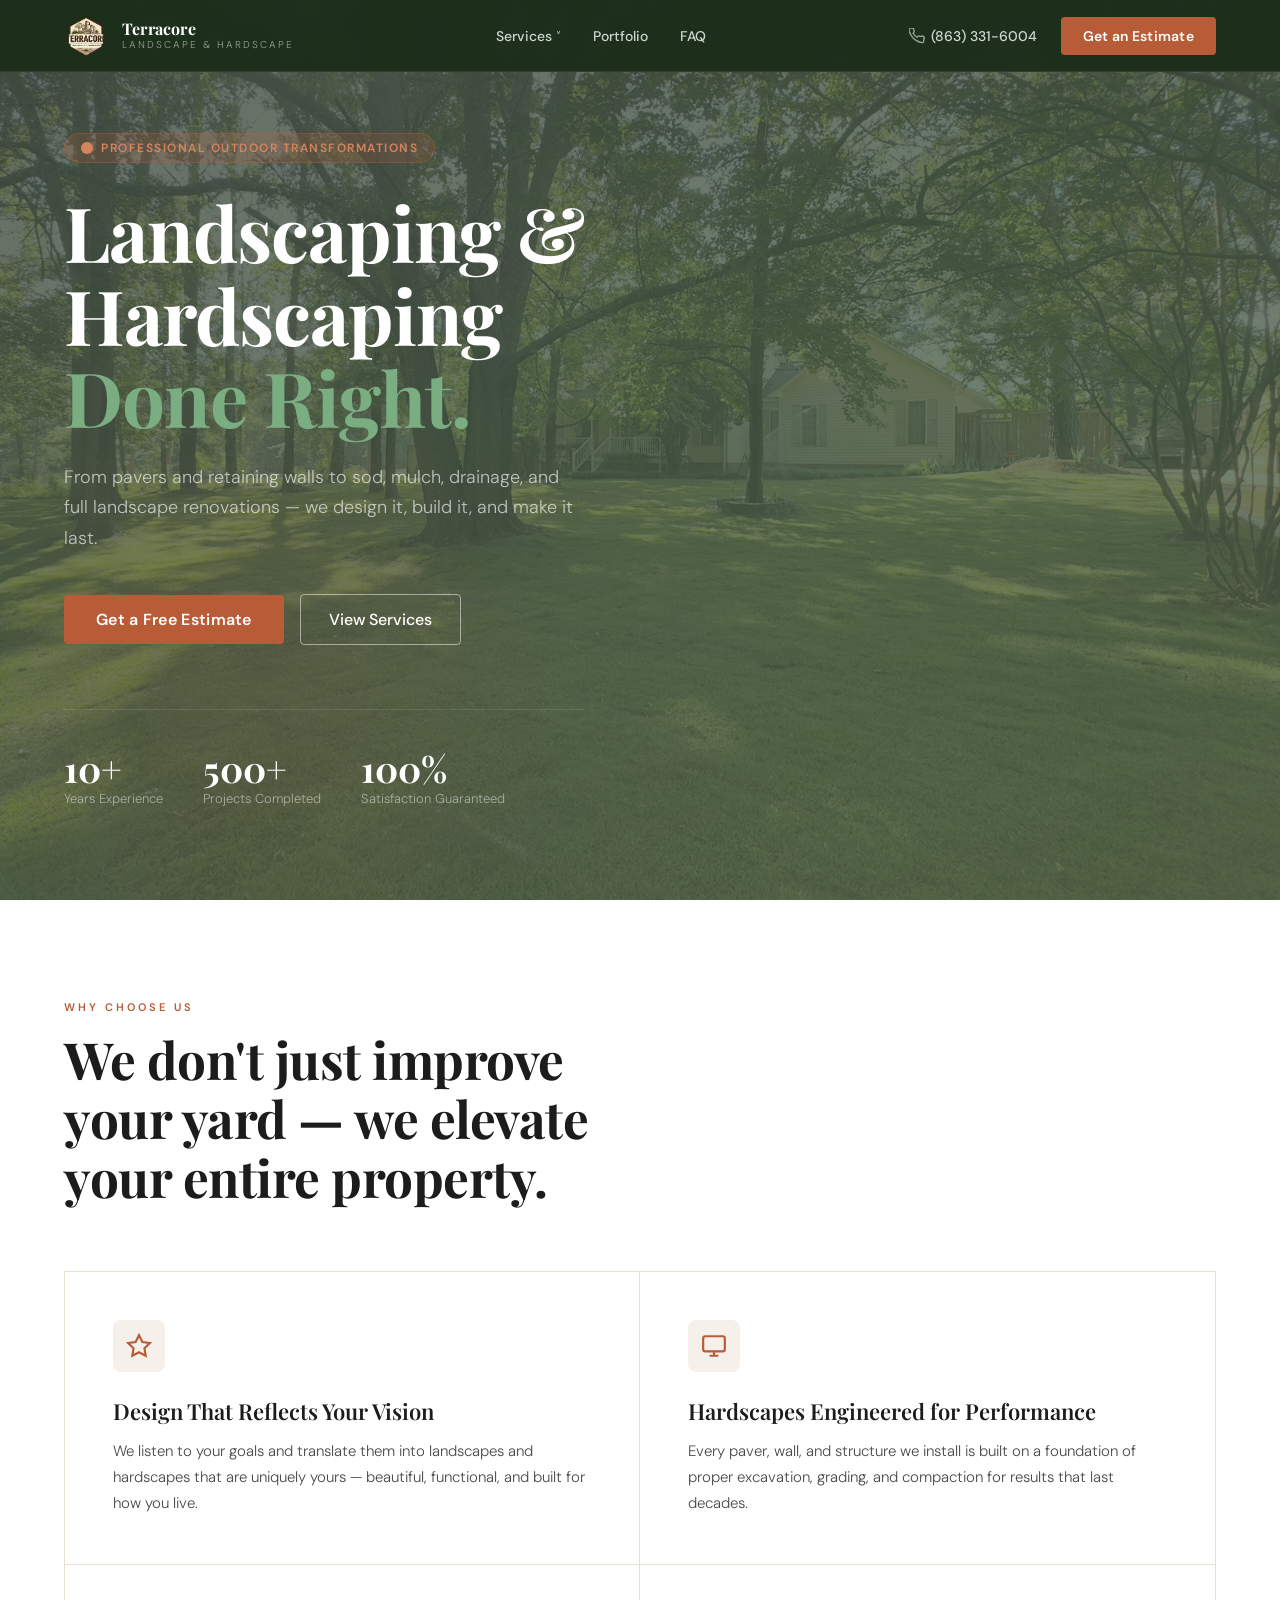
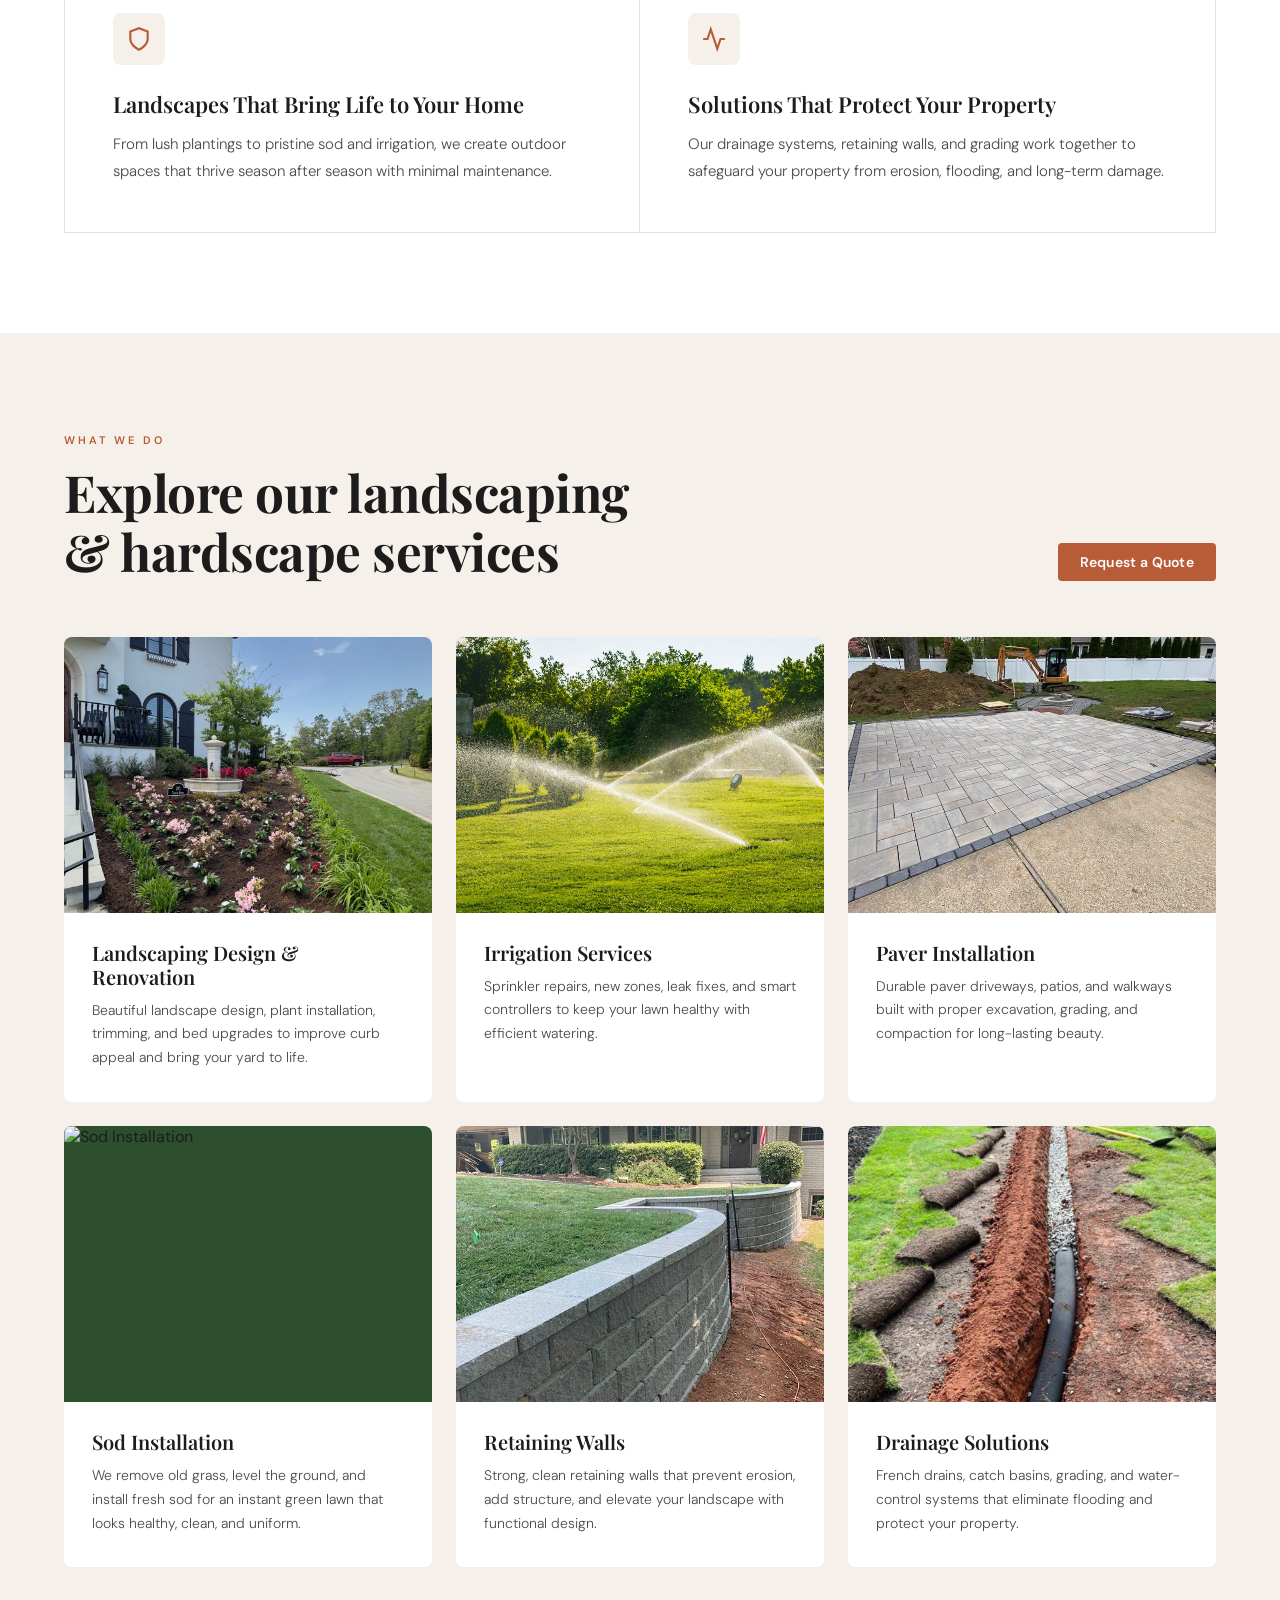
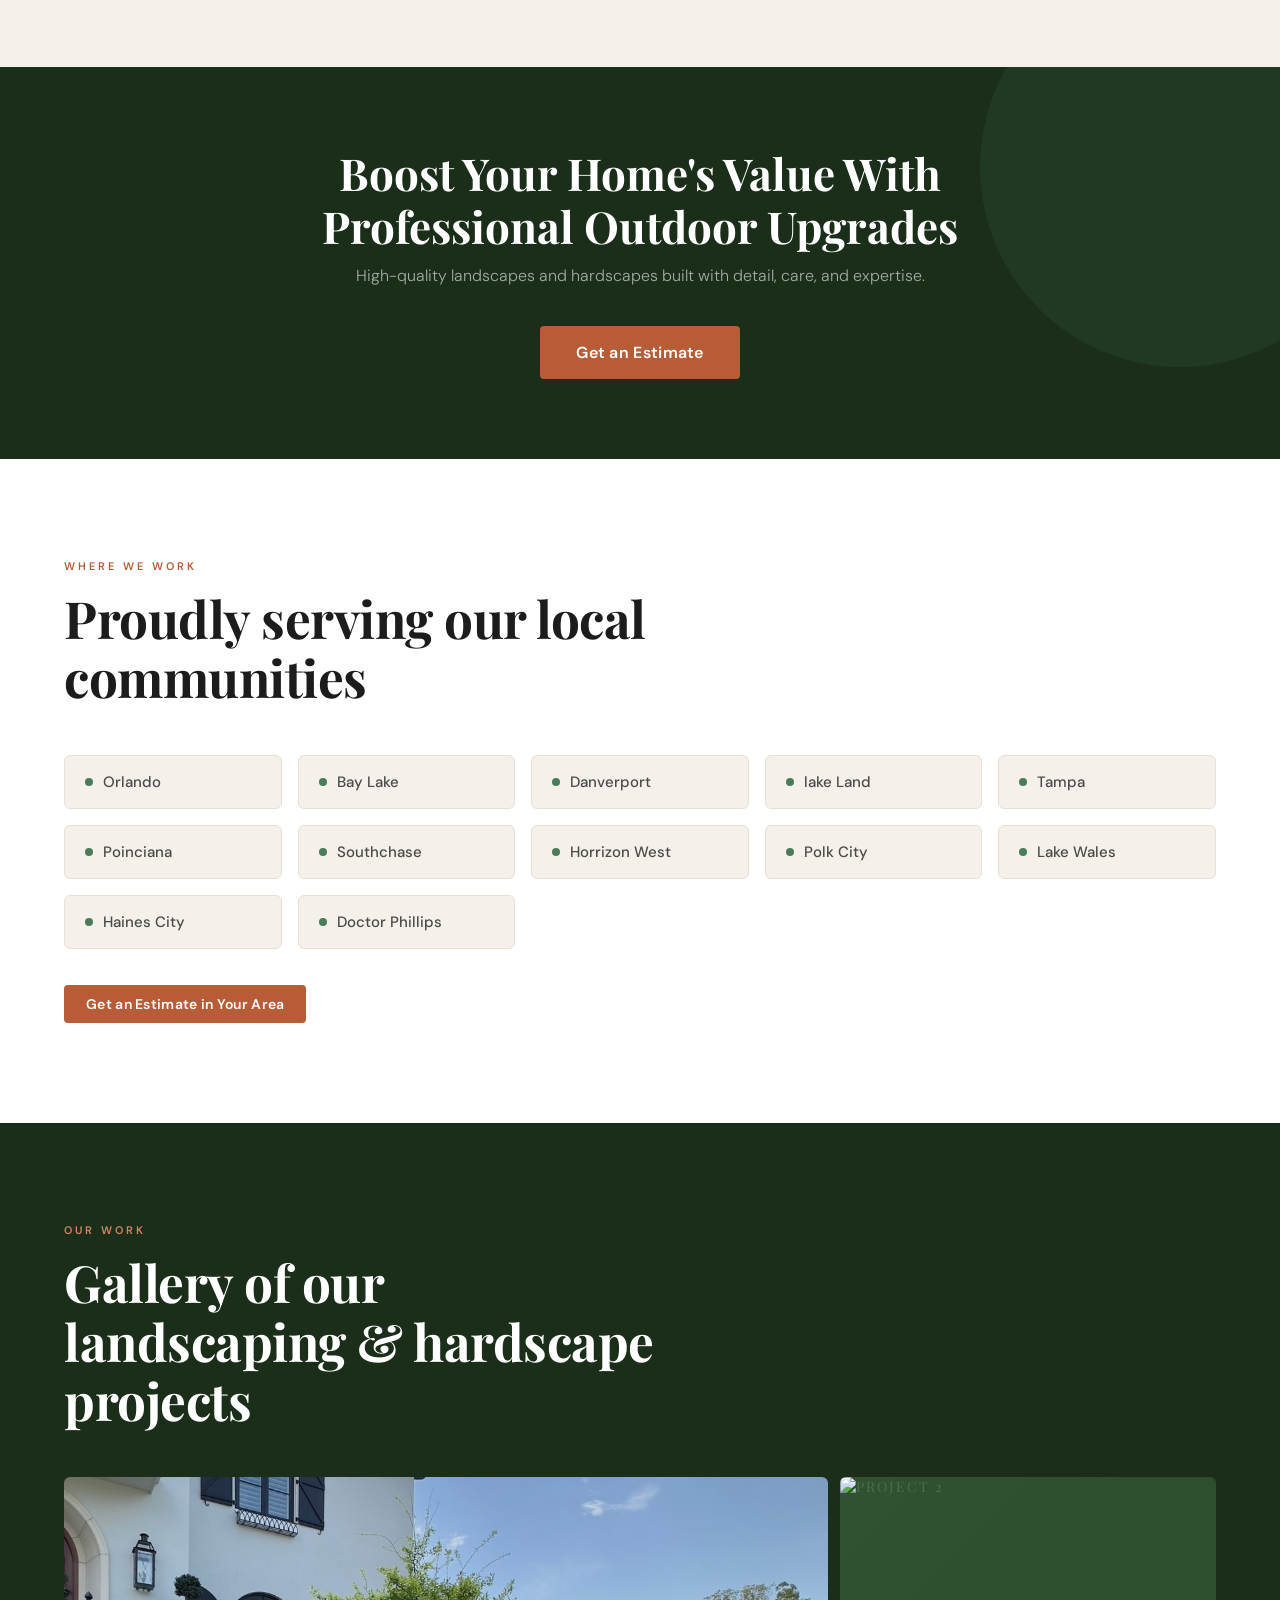
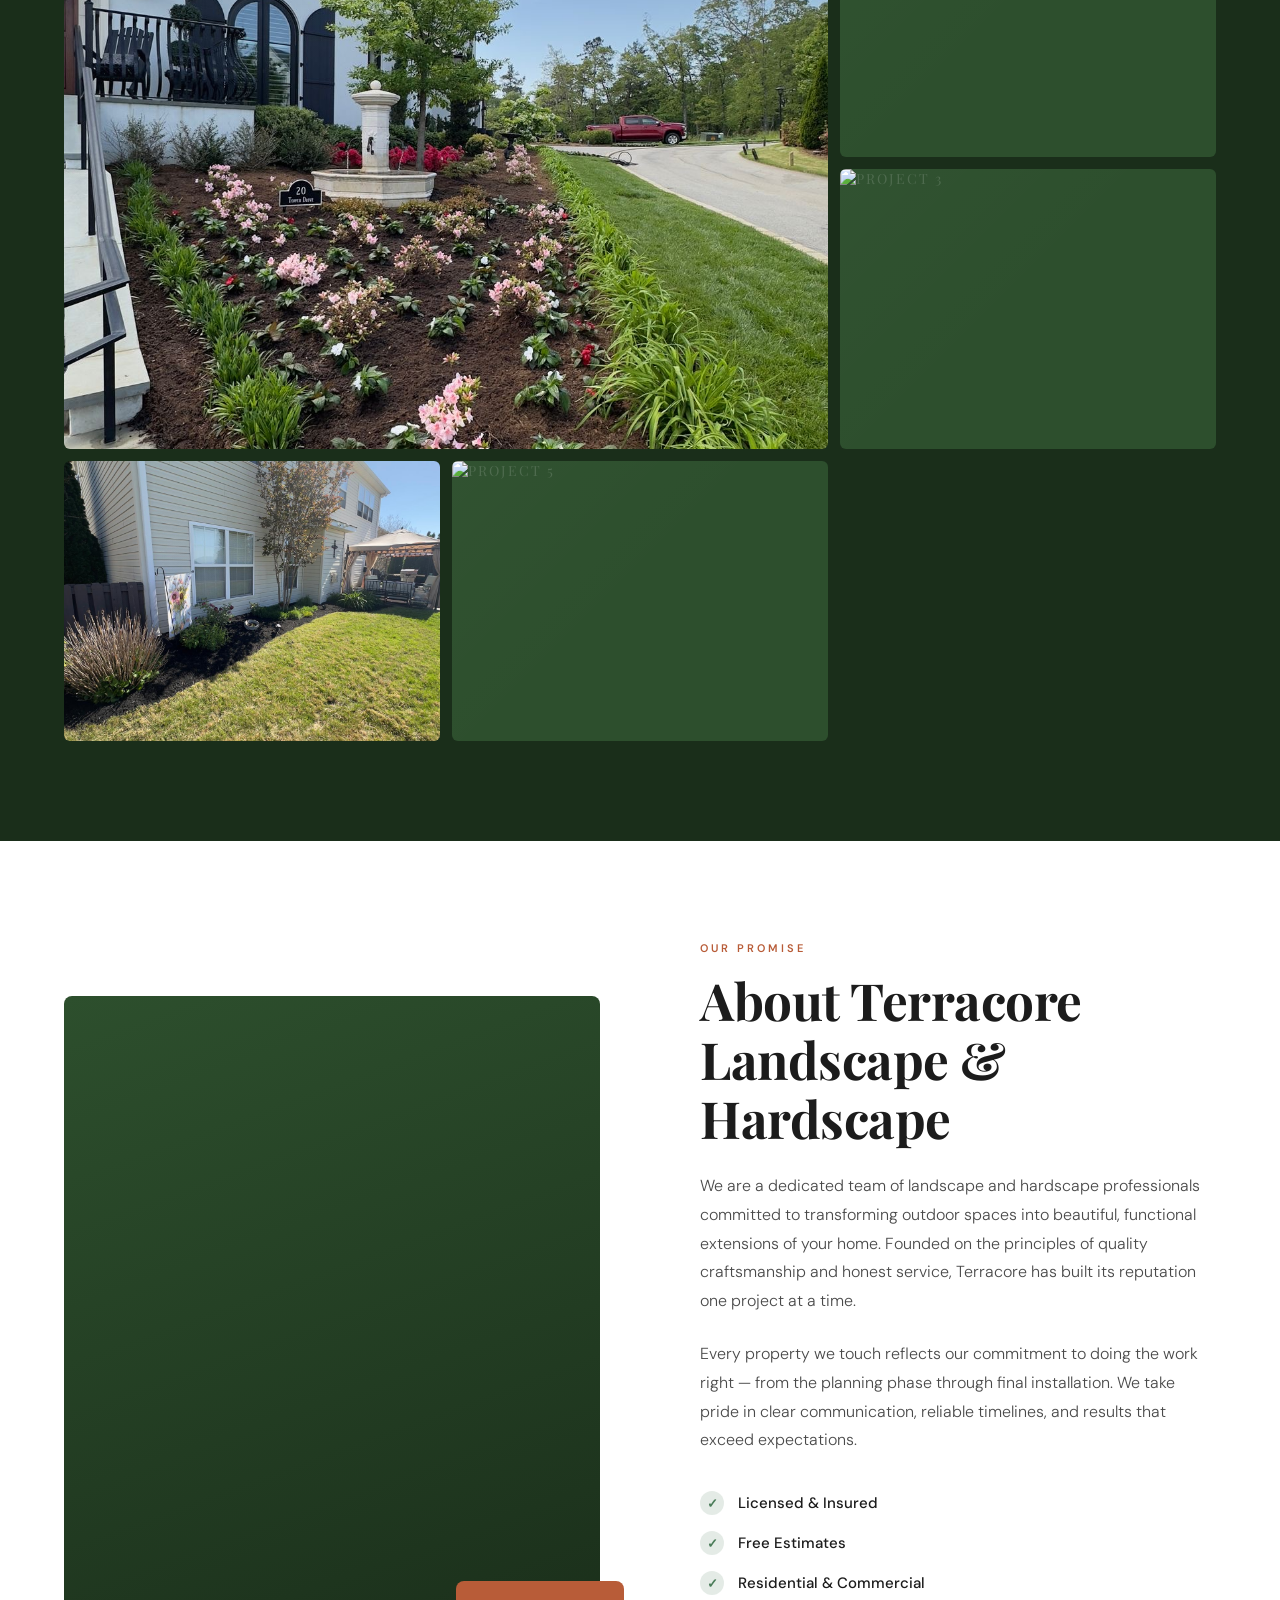
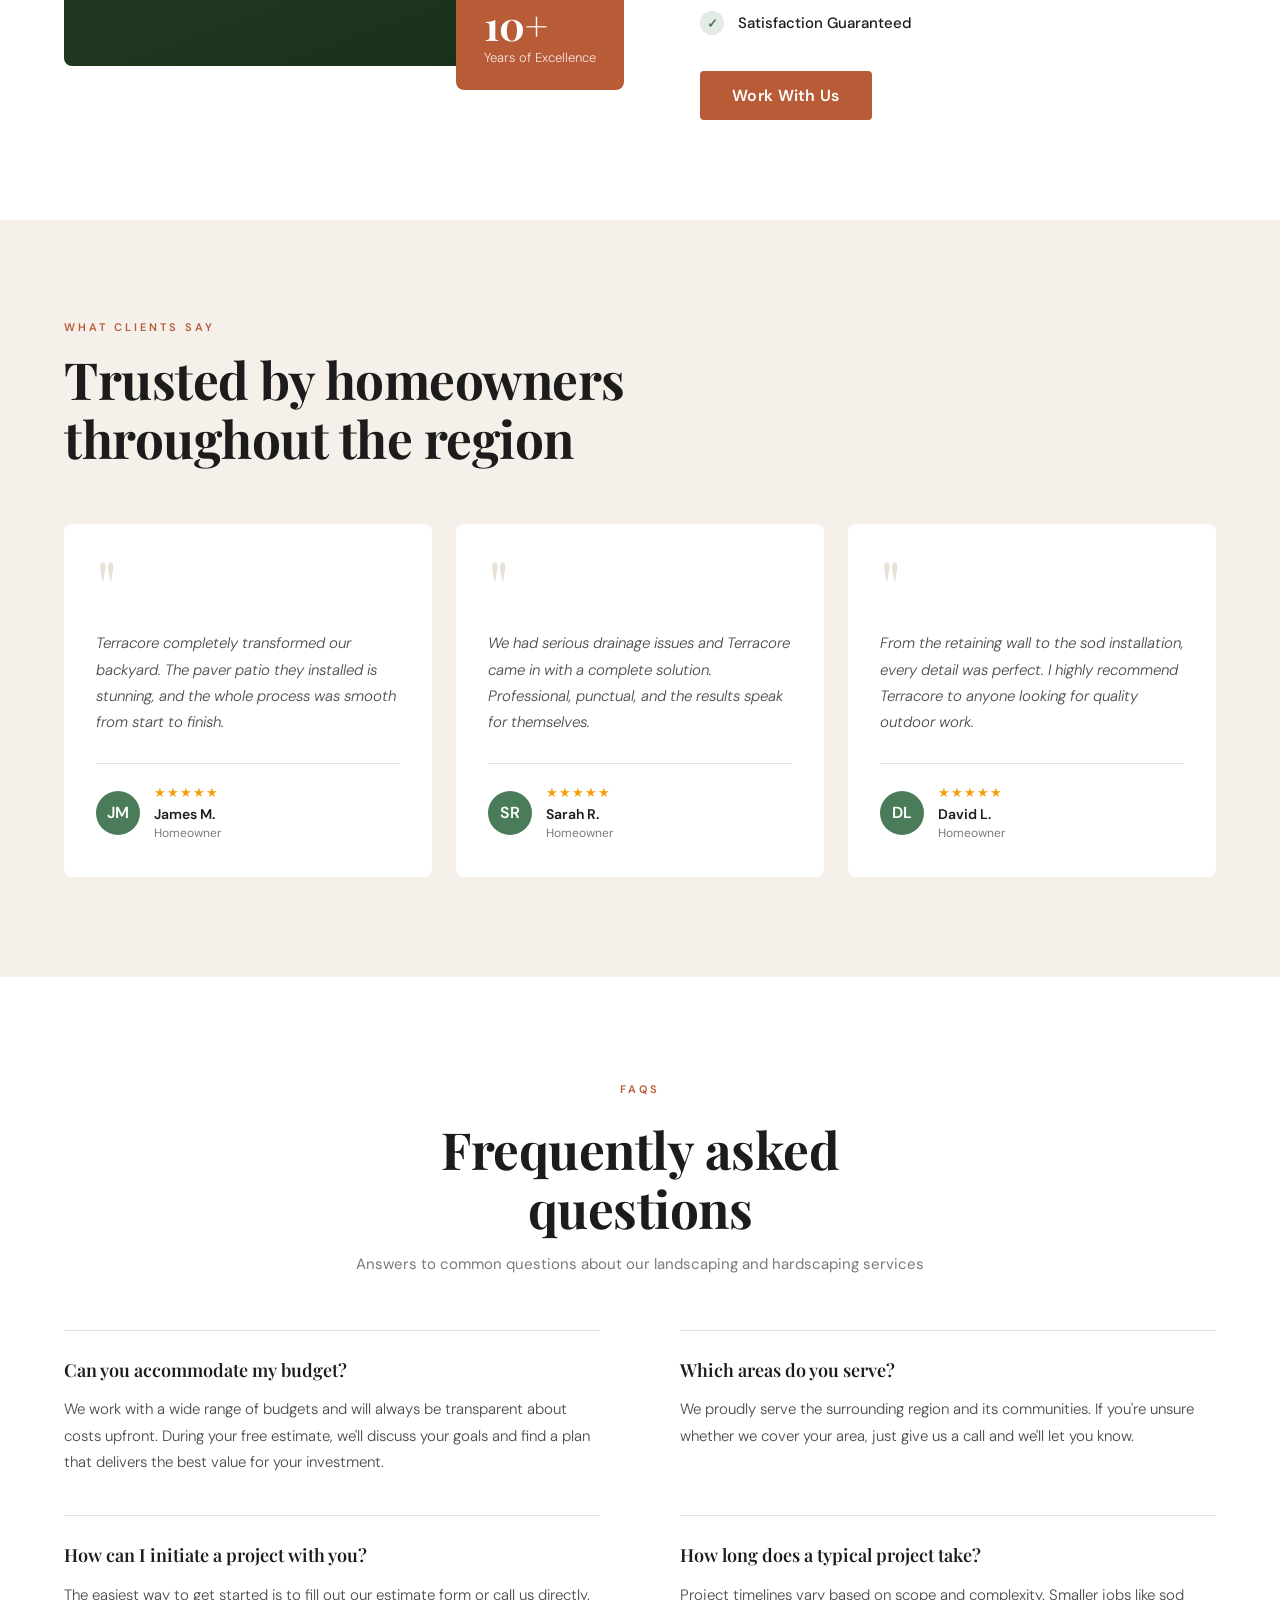
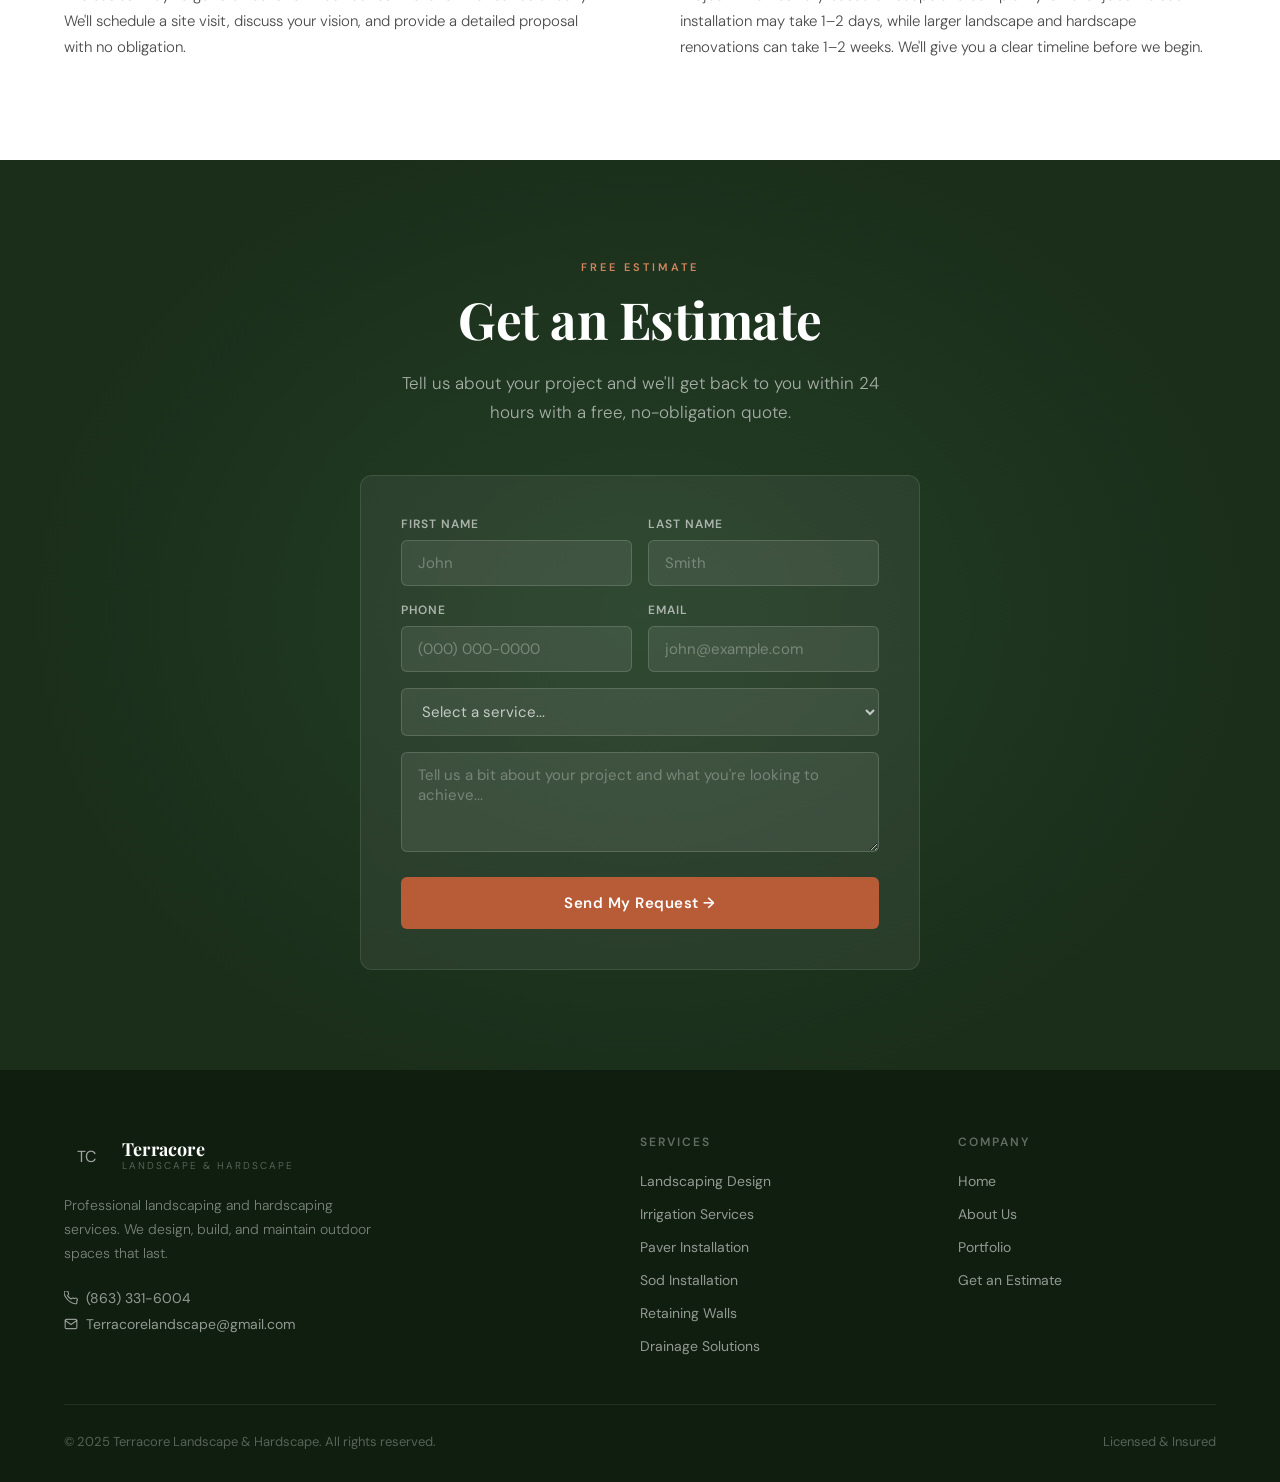
==== commit d2a74120: "Add files via upload" ====
--- a/index.html
+++ b/index.html
@@ -30,7 +30,7 @@
   <!-- Fixed header with logo, phone contact, and CTA button -->
 <nav>
   <a href="#" class="nav-logo">
-    <img class="logo-mark" src="images/logo.png" alt="Terracore Logo">
+    <img class="logo-mark" src="Images/logo.png" alt="Terracore Logo">
     <div class="logo-text">
       <span class="logo-name">Terracore</span>
       <span class="logo-sub">Landscape & Hardscape</span>
@@ -64,7 +64,7 @@
   <!-- Large banner with headline, CTAs, and company stats -->
 <section class="hero" id="header">
   <div class="hero-bg-img">
-    <img src="images/Principal/princ 4.JPG" alt="Terracore Landscaping">
+    <img src="Images/Principal/princ 4.JPG" alt="Terracore Landscaping">
   </div>
   <div class="hero-pattern"></div>
   <div class="hero-content">
@@ -146,28 +146,28 @@
   </div>
   <div class="services-grid fade-up">
     <a href="landscaping-design.html" class="service-card">
-      <img class="service-img" src="images/Landscape e design/design land.JPG" alt="Landscaping Design">
+      <img class="service-img" src="Images/Landscape e design/design land.JPG" alt="Landscaping Design">
       <div class="service-body">
         <h3>Landscaping Design &amp; Renovation</h3>
         <p>Beautiful landscape design, plant installation, trimming, and bed upgrades to improve curb appeal and bring your yard to life.</p>
       </div>
     </a>
     <a href="irrigation-services.html" class="service-card">
-      <img class="service-img" src="images/Irrigation.jpeg" alt="Irrigation Services">
+      <img class="service-img" src="Images/Irrigation.jpeg" alt="Irrigation Services">
       <div class="service-body">
         <h3>Irrigation Services</h3>
         <p>Sprinkler repairs, new zones, leak fixes, and smart controllers to keep your lawn healthy with efficient watering.</p>
       </div>
     </a>
     <a href="paver-installation.html" class="service-card">
-      <img class="service-img" src="images/Pavers.jpeg" alt="Paver Installation">
+      <img class="service-img" src="Images/Pavers.jpeg" alt="Paver Installation">
       <div class="service-body">
         <h3>Paver Installation</h3>
         <p>Durable paver driveways, patios, and walkways built with proper excavation, grading, and compaction for long-lasting beauty.</p>
       </div>
     </a>
     <a href="sod-installation.html" class="service-card">
-      <img class="service-img" src="images/Sod.jpeg" alt="Sod Installation">
+      <img class="service-img" src="Images/Sod.jpeg" alt="Sod Installation">
       <div class="service-body">
       
         <h3>Sod Installation</h3>
@@ -175,14 +175,14 @@
       </div>
     </a>
     <a href="retaining-walls.html" class="service-card">
-      <img class="service-img" src="images/Retaining/Retaining-Wall-Blocks.webp" alt="Retaining Walls">
+      <img class="service-img" src="Images/Retaining/Retaining-Wall-Blocks.webp" alt="Retaining Walls">
       <div class="service-body">
         <h3>Retaining Walls</h3>
         <p>Strong, clean retaining walls that prevent erosion, add structure, and elevate your landscape with functional design.</p>
       </div>
     </a>
     <a href="drainage-solutions.html" class="service-card">
-      <img class="service-img" src="images/Drainage/drainage.webp" alt="Drainage Solutions">
+      <img class="service-img" src="Images/Drainage/drainage.webp" alt="Drainage Solutions">
       <div class="service-body">
         <h3>Drainage Solutions</h3>
         <p>French drains, catch basins, grading, and water-control systems that eliminate flooding and protect your property.</p>
@@ -233,28 +233,28 @@
   <div class="gallery-grid">
     <div class="gallery-item">
       <div class="gallery-placeholder" style="min-height:100%;">
-        <img src="/Images/best 5/best 1.JPG" alt="Project" style="width:100%; height:100%; object-fit:cover; display:block;">
+        <img src="Images/best 5/best 1.JPG" alt="Project" style="width:100%; height:100%; object-fit:cover; display:block;">
       </div>
       <div class="gallery-overlay"></div>
     </div>
    <div class="gallery-item" style="min-height:280px;">
   <div class="gallery-placeholder" style="height:100%; padding:0;">
-    <img src="images/best 5/best 2.JPG" alt="Project 2" style="width:100%; height:100%; object-fit:cover; display:block;">
+    <img src="Images/best 5/best 2.JPG" alt="Project 2" style="width:100%; height:100%; object-fit:cover; display:block;">
   </div>
 </div>
 <div class="gallery-item" style="min-height:280px;">
   <div class="gallery-placeholder" style="height:100%; padding:0;">
-    <img src="images/best 5/best 3.JPG" alt="Project 3" style="width:100%; height:100%; object-fit:cover; display:block;">
+    <img src="Images/best 5/best 3.JPG" alt="Project 3" style="width:100%; height:100%; object-fit:cover; display:block;">
   </div>
 </div>
 <div class="gallery-item" style="min-height:280px;">
   <div class="gallery-placeholder" style="height:100%; padding:0;">
-    <img src="images/best 5/best 4.JPG" alt="Project 4" style="width:100%; height:100%; object-fit:cover; display:block;">
+    <img src="Images/best 5/best 4.JPG" alt="Project 4" style="width:100%; height:100%; object-fit:cover; display:block;">
   </div>
 </div>
 <div class="gallery-item" style="min-height:280px;">
   <div class="gallery-placeholder" style="height:100%; padding:0;">
-    <img src="images/best 5/best 5.PNG" alt="Project 5" style="width:100%; height:100%; object-fit:cover; display:block;">
+    <img src="Images/best 5/best 5.PNG" alt="Project 5" style="width:100%; height:100%; object-fit:cover; display:block;">
   </div>
 </div>
   </div>
@@ -443,10 +443,10 @@
     <div class="footer-col">
       <h5>Company</h5>
       <ul class="footer-links">
-        <li><a href="index.html#header">Home</a></li>
+        <li><a href="#header">Home</a></li>
         <li><a href="faq.html">About Us</a></li>
         <li><a href="portfolio.html">Portfolio</a></li>
-        <li><a href="index.html#estimate">Get an Estimate</a></li>
+        <li><a href="#estimate">Get an Estimate</a></li>
       </ul>
     </div>
   </div>
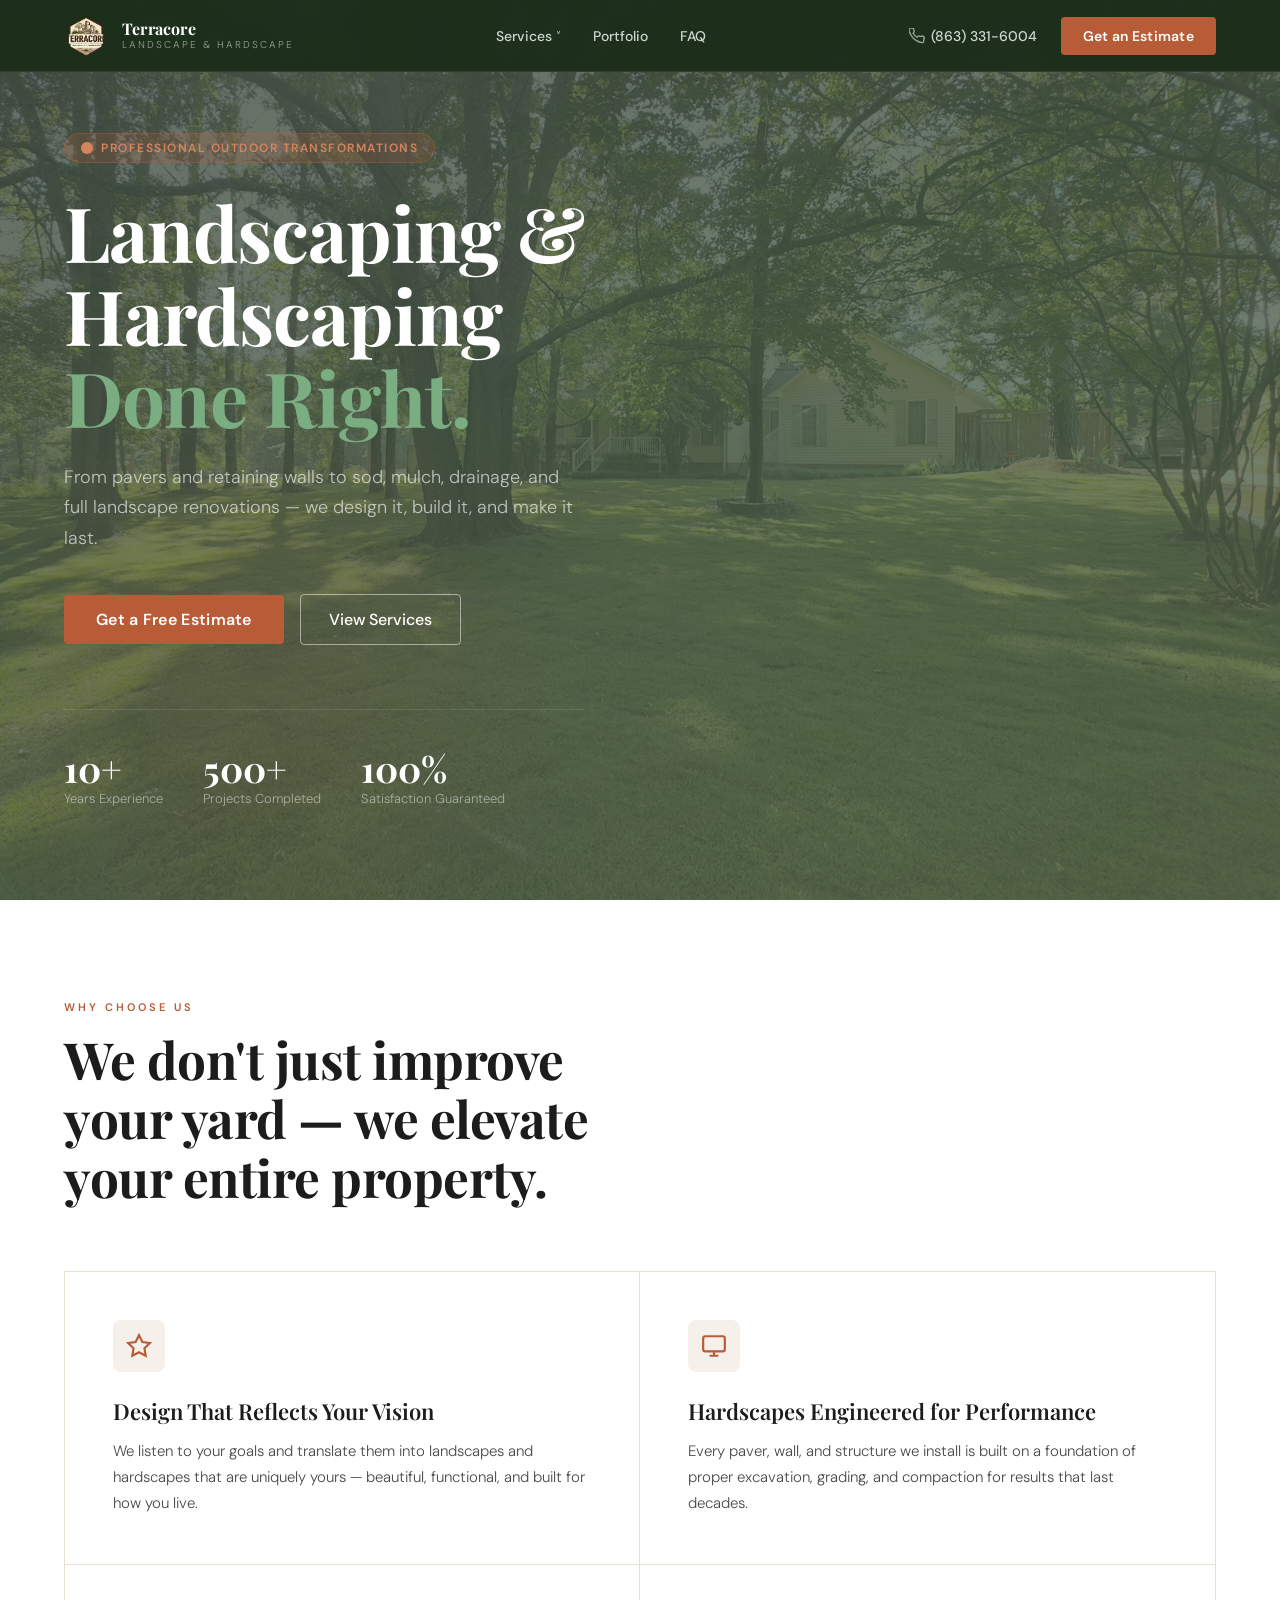
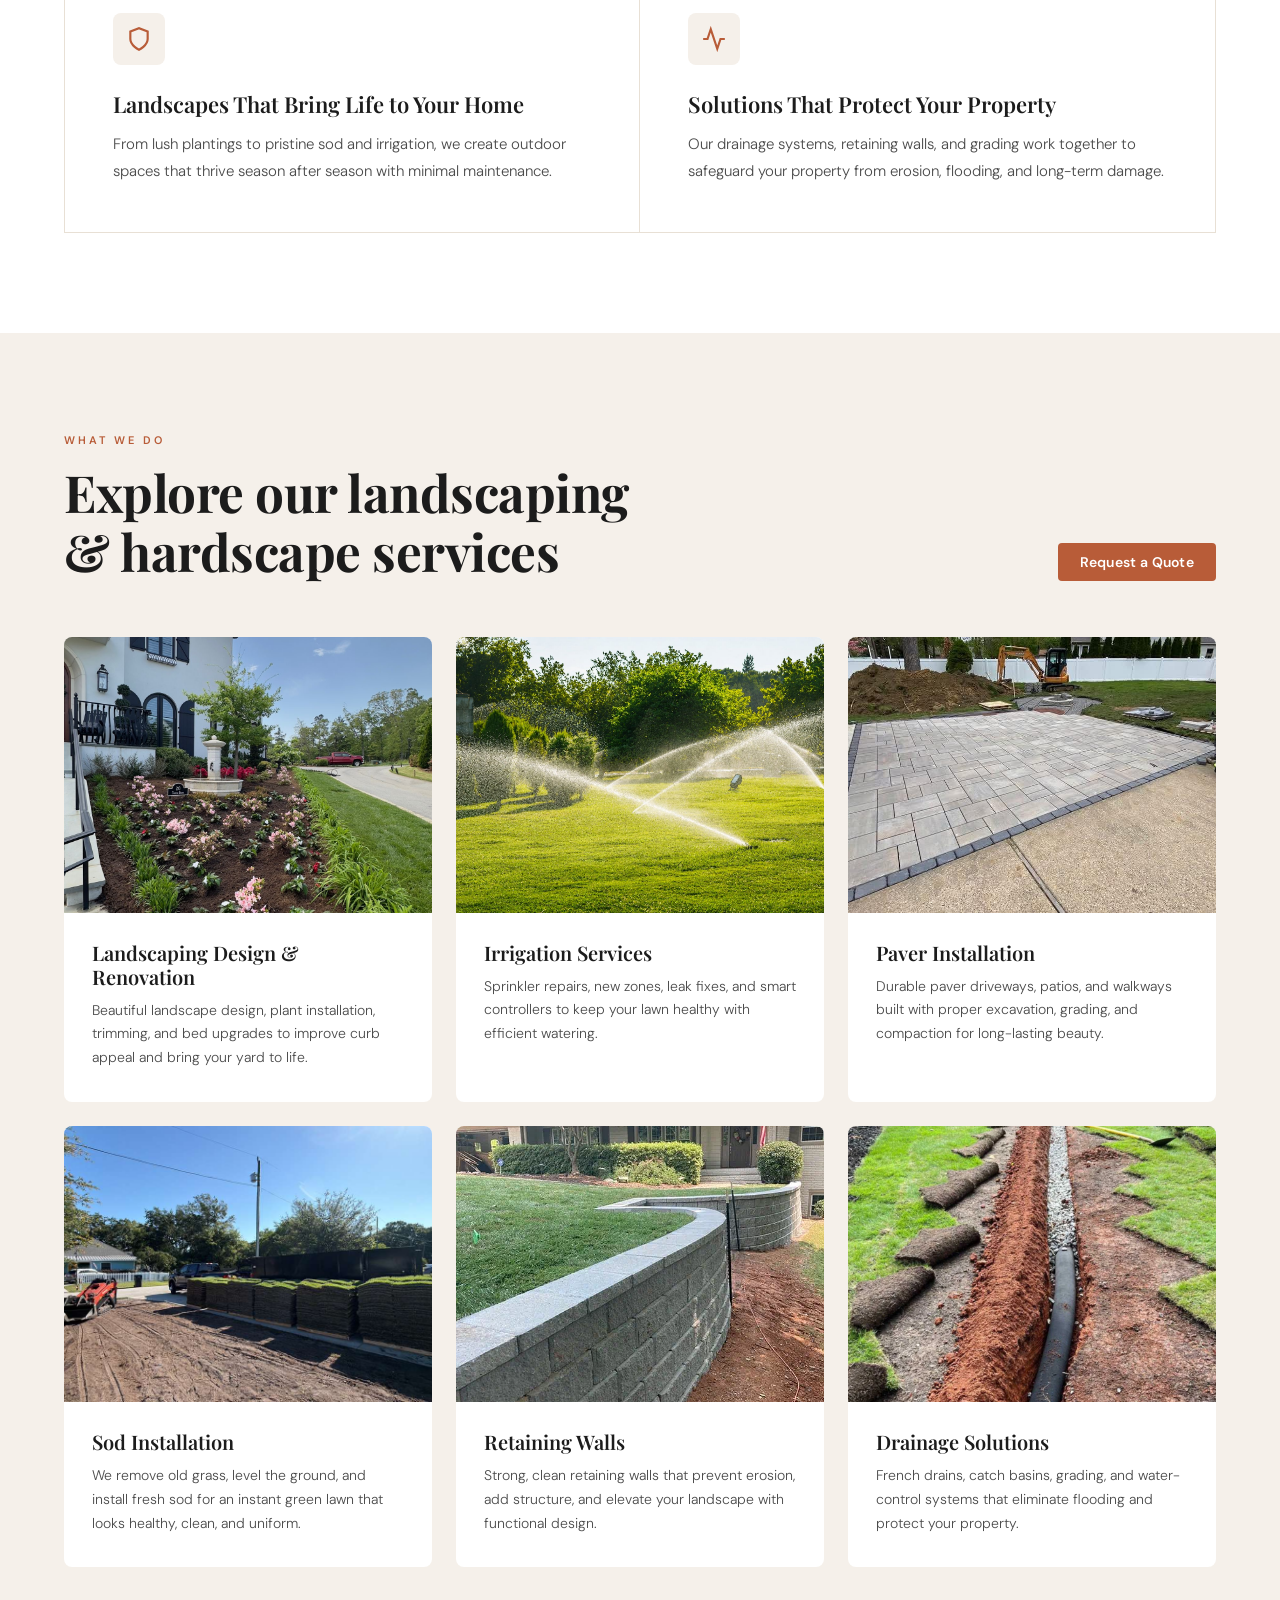
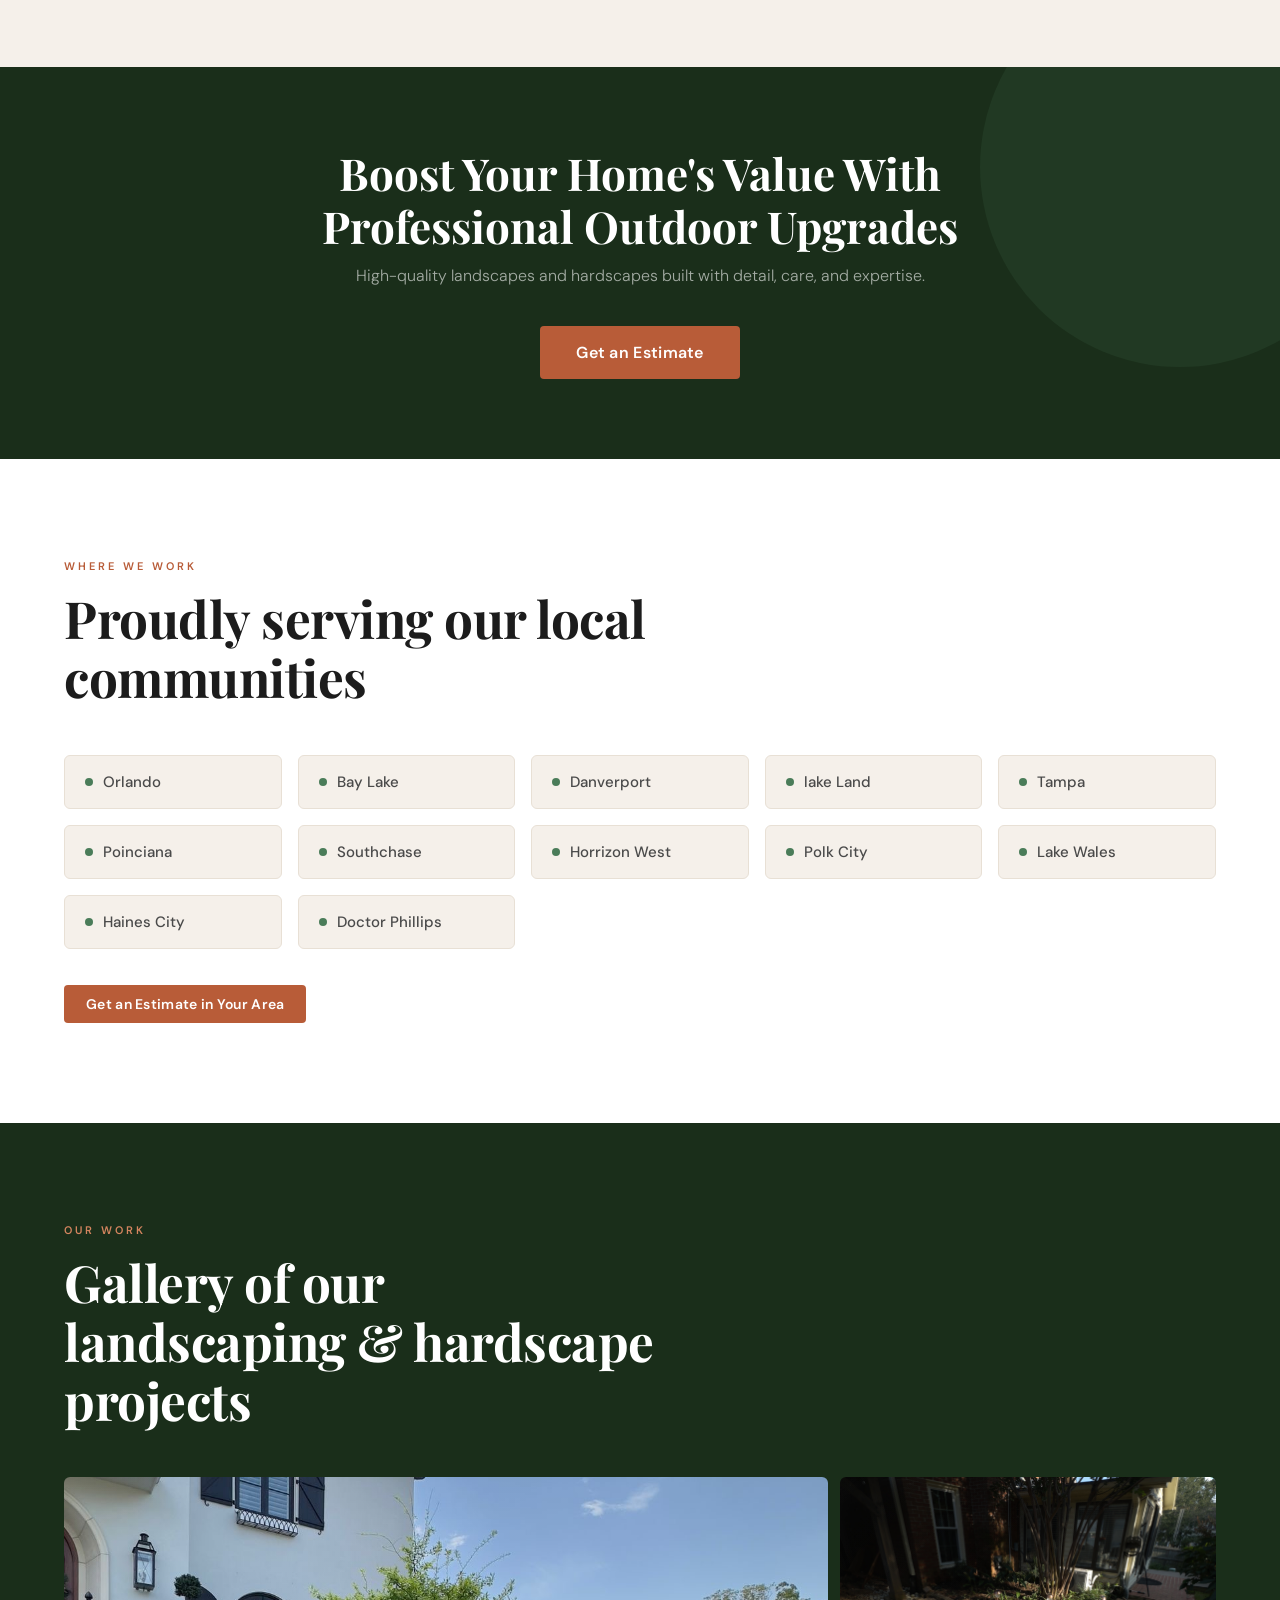
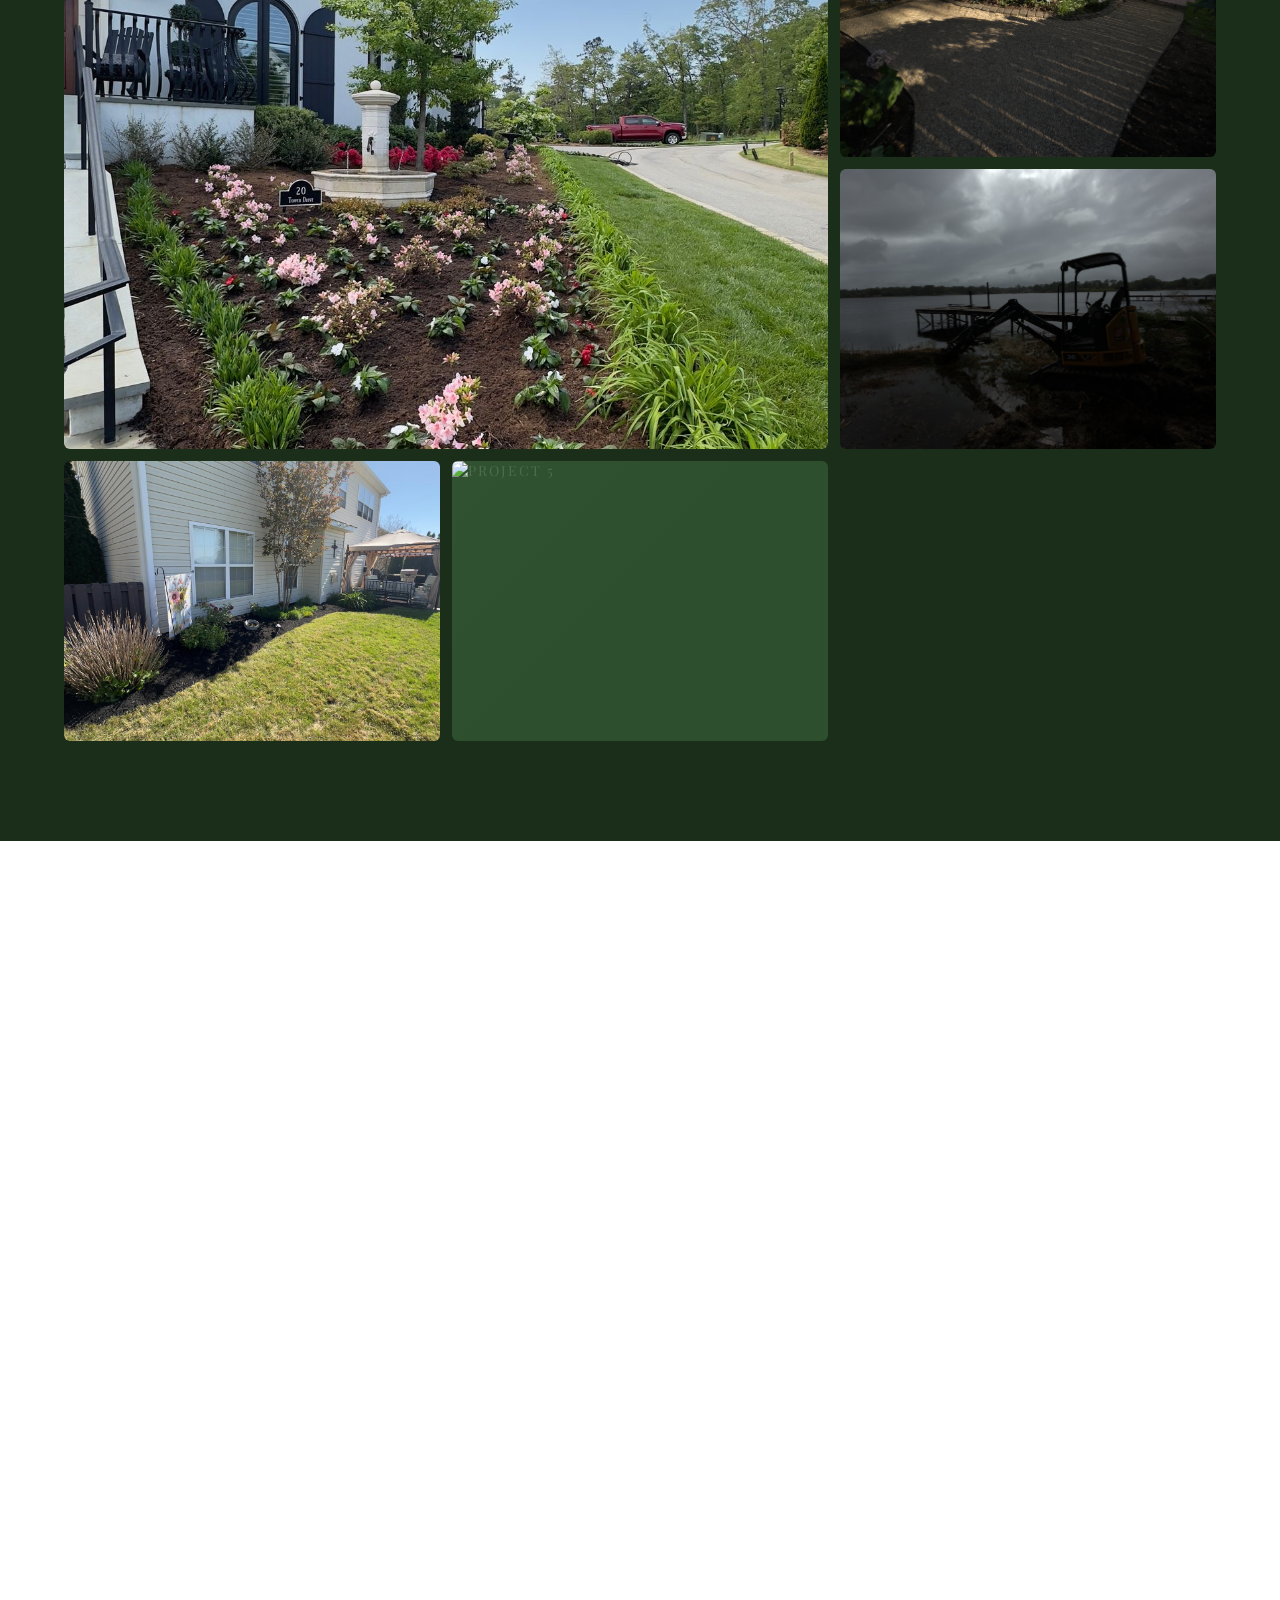
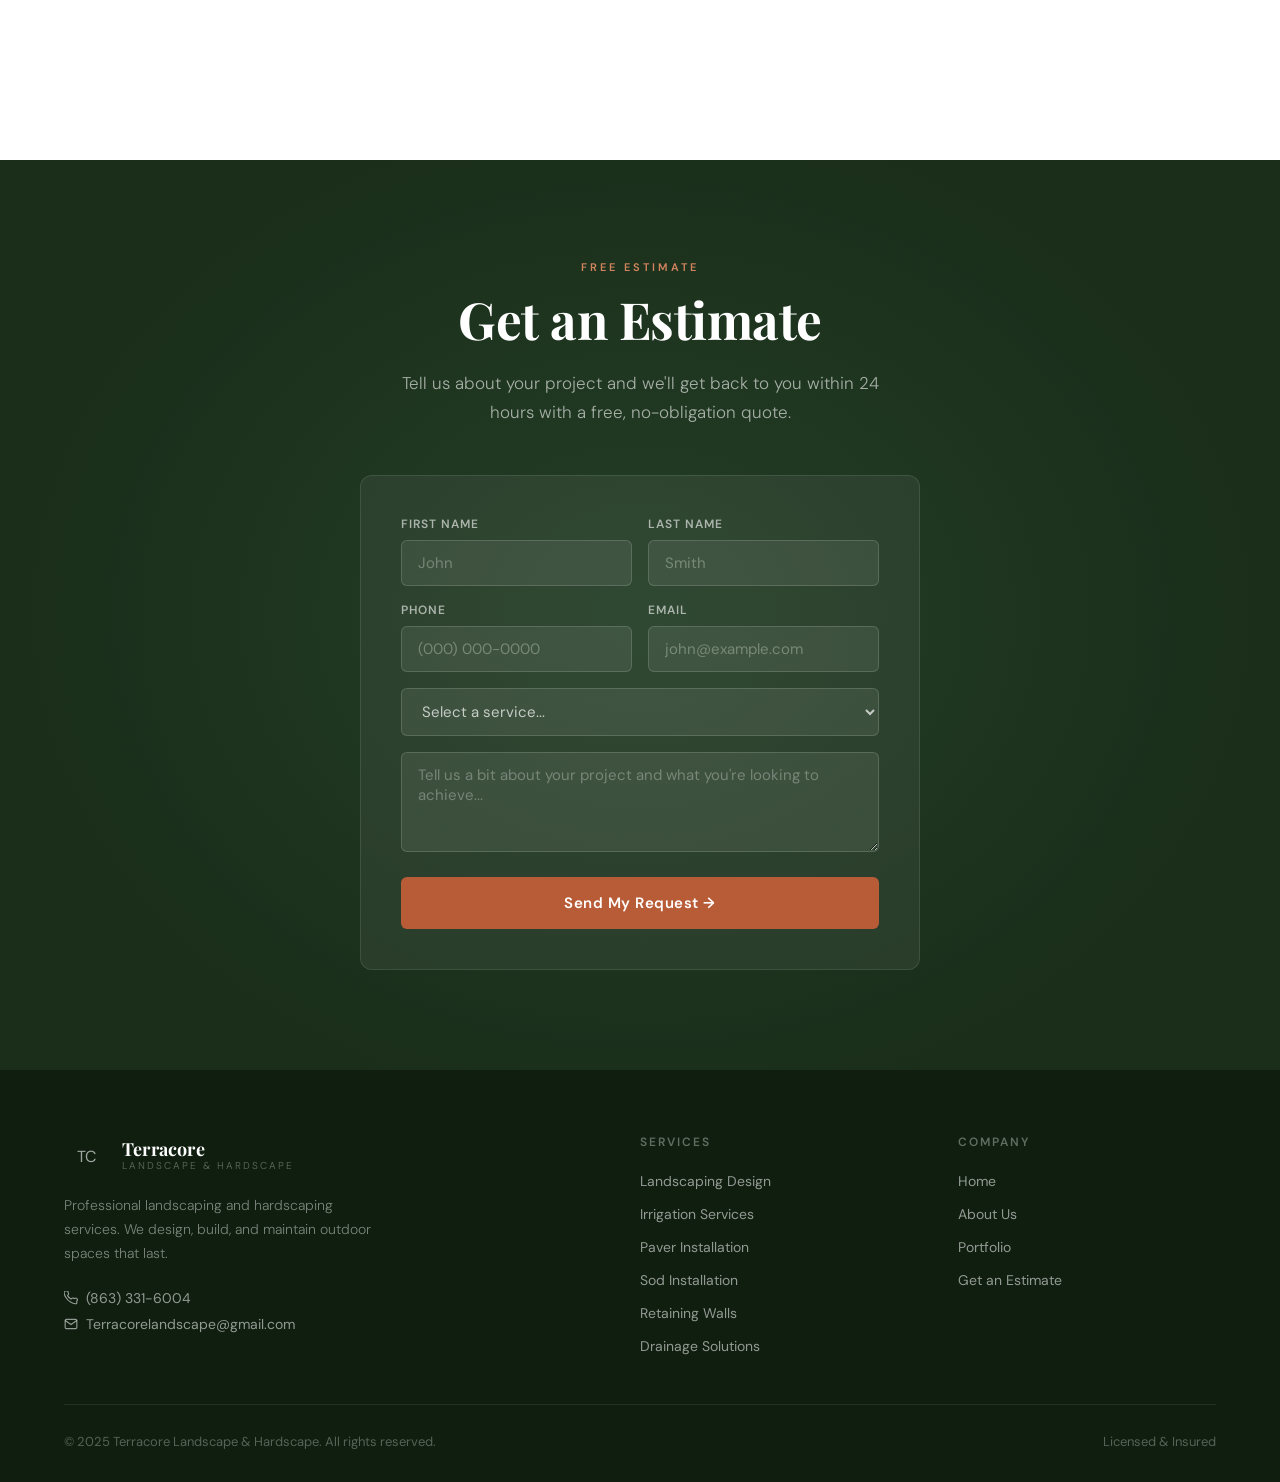
==== commit fcc6586c: "Add files via upload" ====
--- a/index.html
+++ b/index.html
@@ -167,7 +167,7 @@
       </div>
     </a>
     <a href="sod-installation.html" class="service-card">
-      <img class="service-img" src="Images/Sod.jpeg" alt="Sod Installation">
+      <img class="service-img" src="Images/SOD.jpeg" alt="Sod Installation">
       <div class="service-body">
       
         <h3>Sod Installation</h3>
@@ -239,12 +239,12 @@
     </div>
    <div class="gallery-item" style="min-height:280px;">
   <div class="gallery-placeholder" style="height:100%; padding:0;">
-    <img src="Images/best 5/best 2.JPG" alt="Project 2" style="width:100%; height:100%; object-fit:cover; display:block;">
+    <img src="Images/best 5/best 2.jpg" alt="Project 2" style="width:100%; height:100%; object-fit:cover; display:block;">
   </div>
 </div>
 <div class="gallery-item" style="min-height:280px;">
   <div class="gallery-placeholder" style="height:100%; padding:0;">
-    <img src="Images/best 5/best 3.JPG" alt="Project 3" style="width:100%; height:100%; object-fit:cover; display:block;">
+    <img src="Images/best 5/best 3.jpg" alt="Project 3" style="width:100%; height:100%; object-fit:cover; display:block;">
   </div>
 </div>
 <div class="gallery-item" style="min-height:280px;">
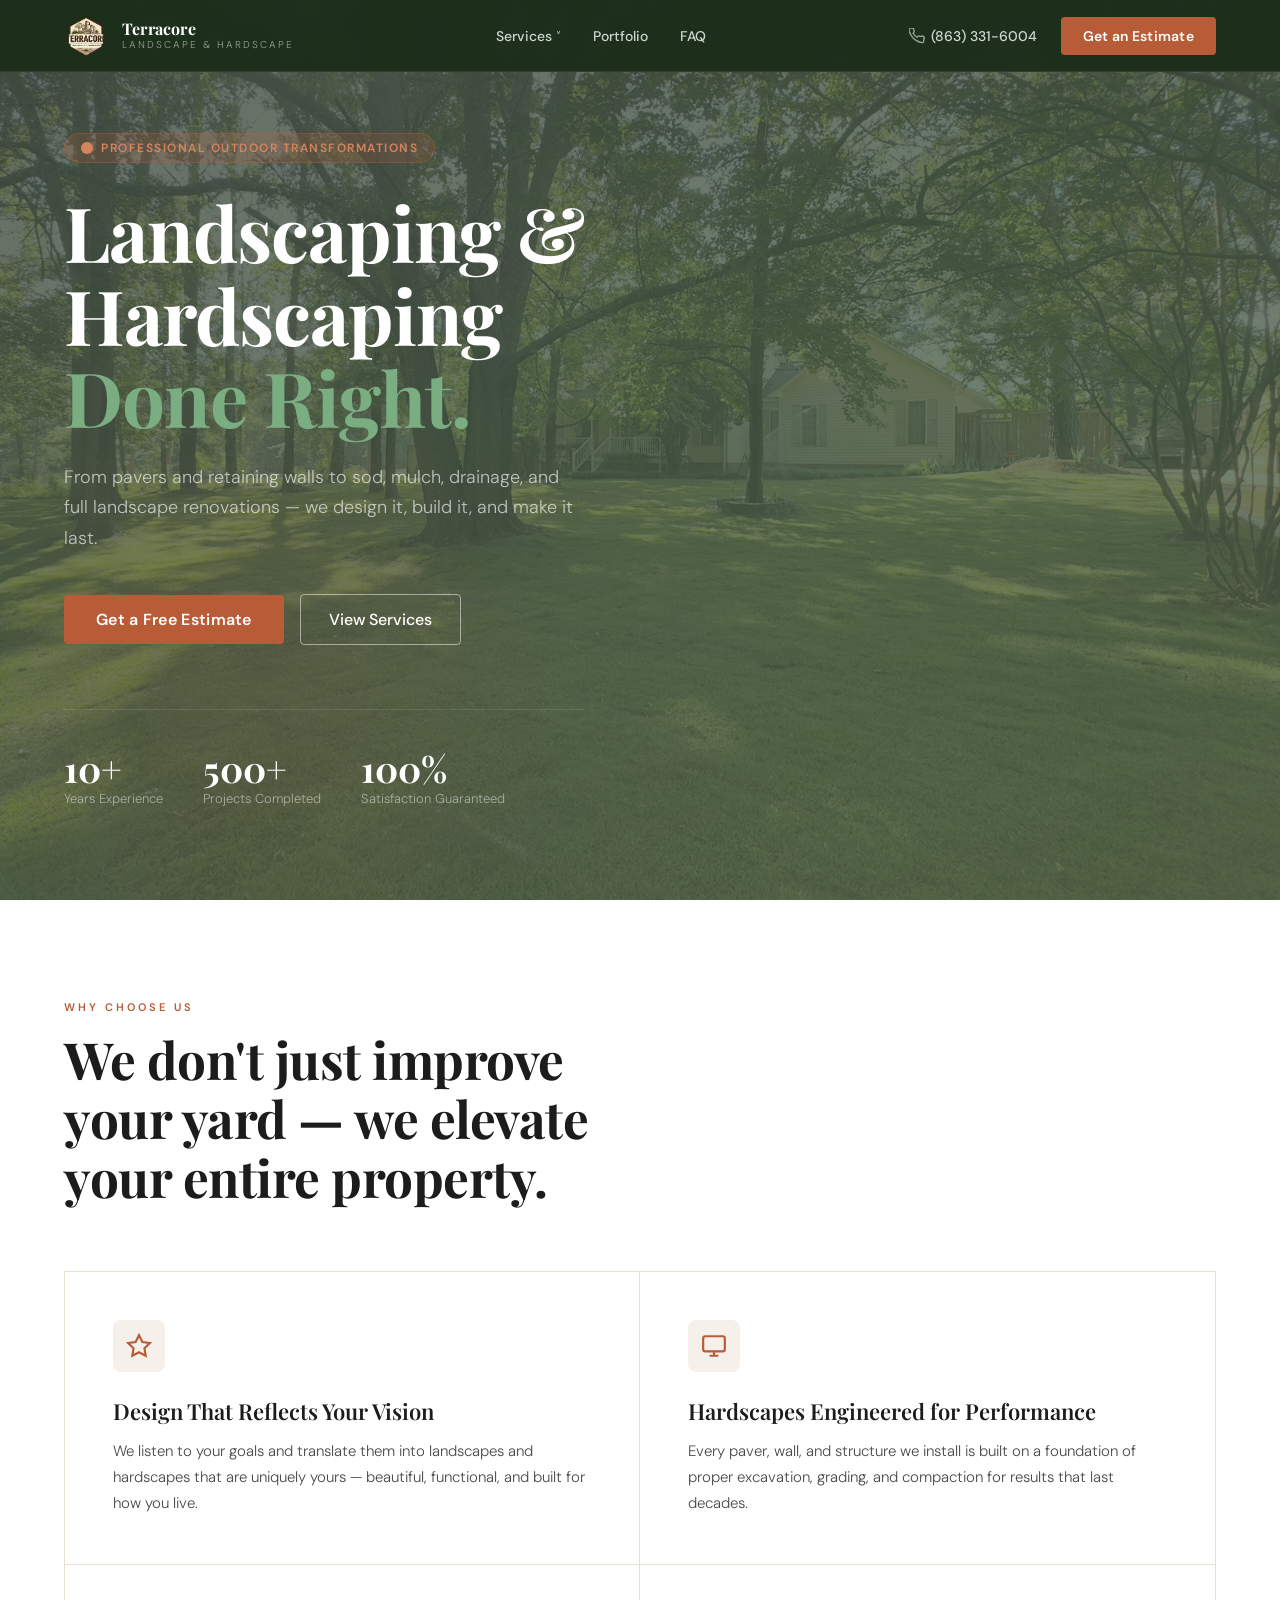
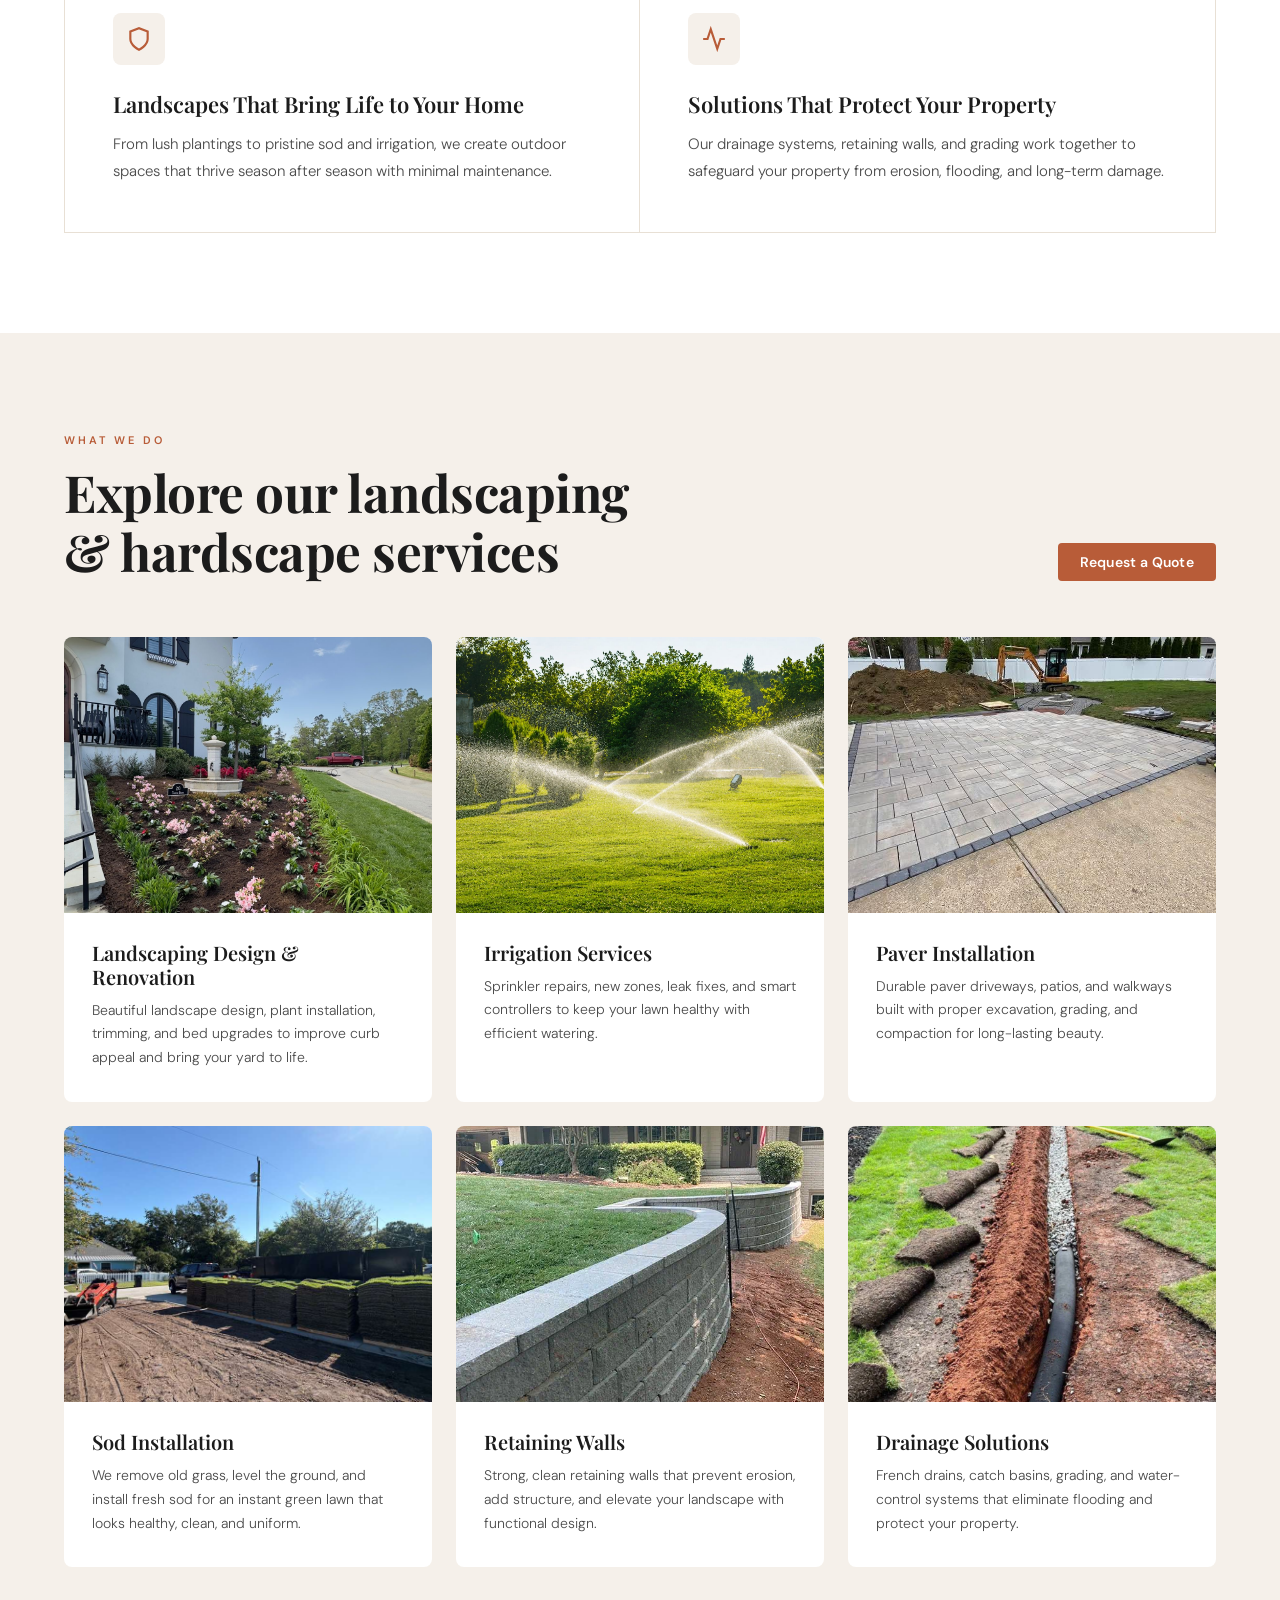
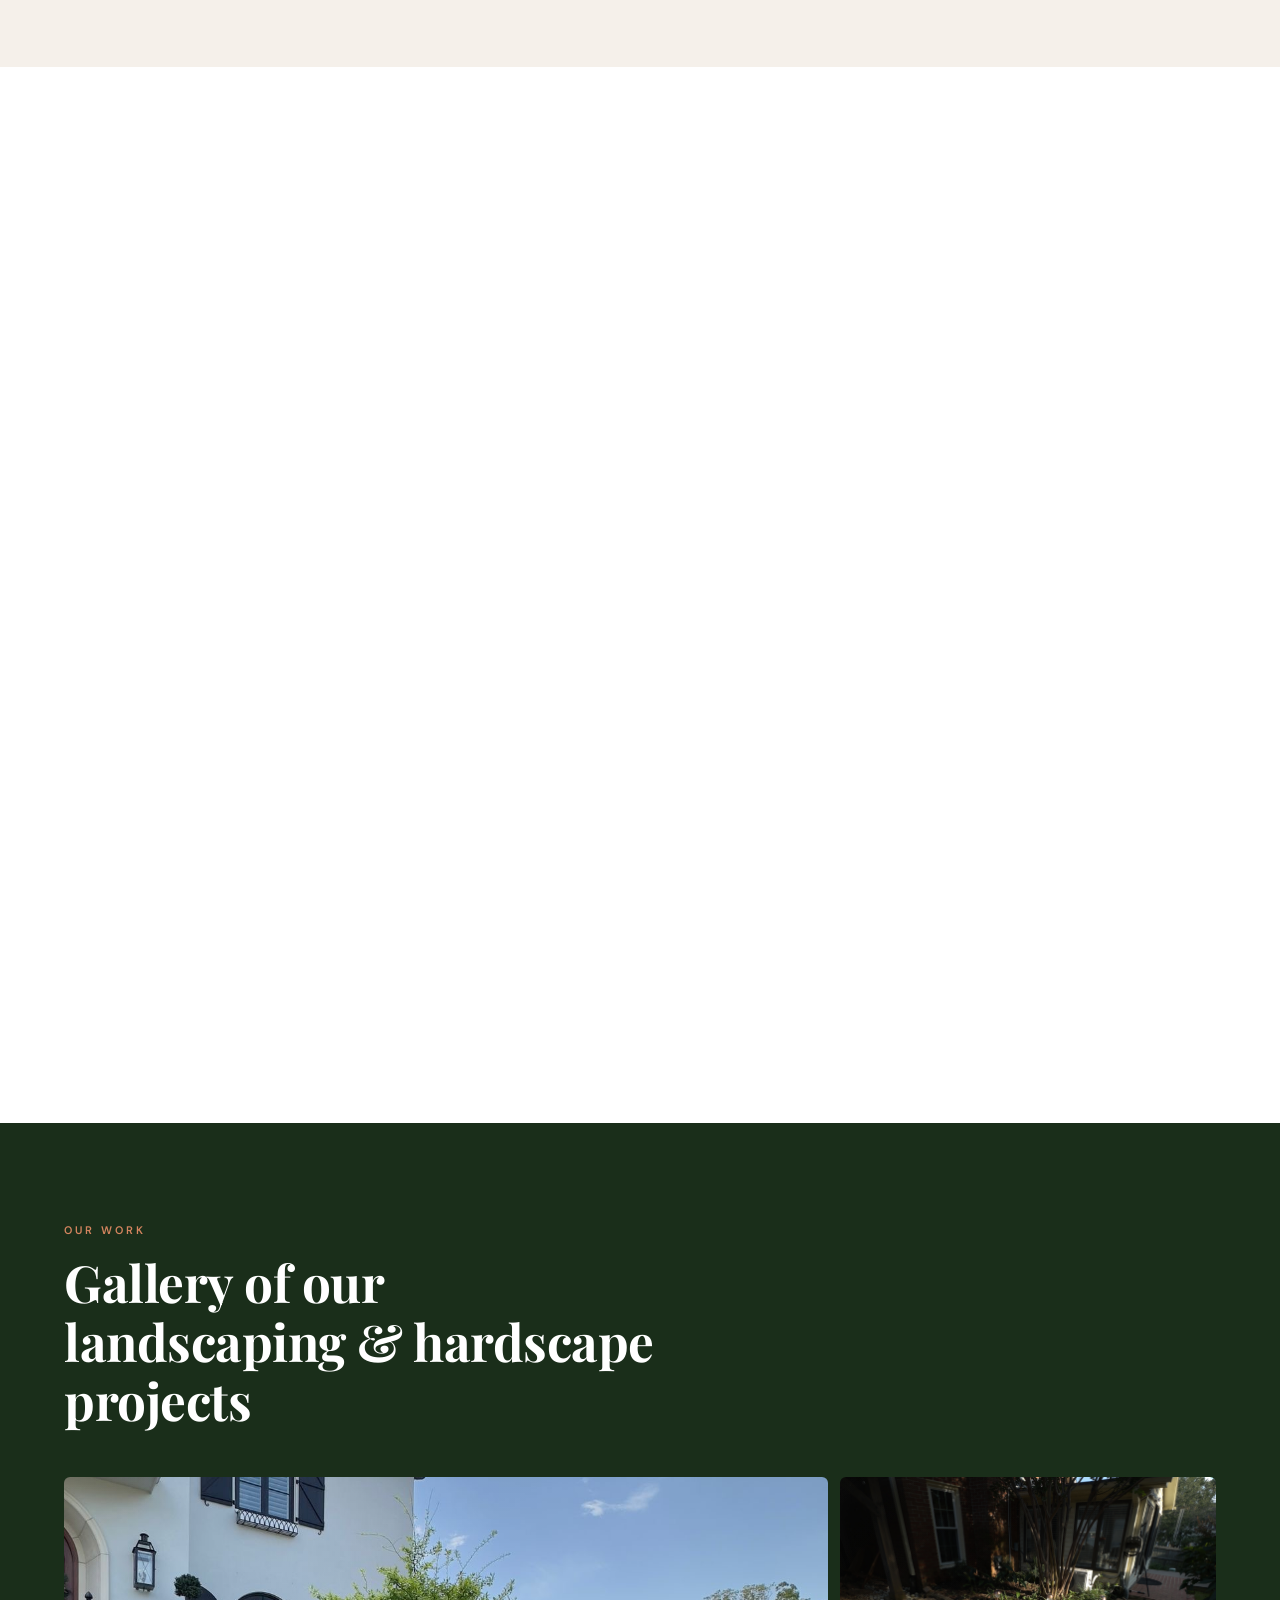
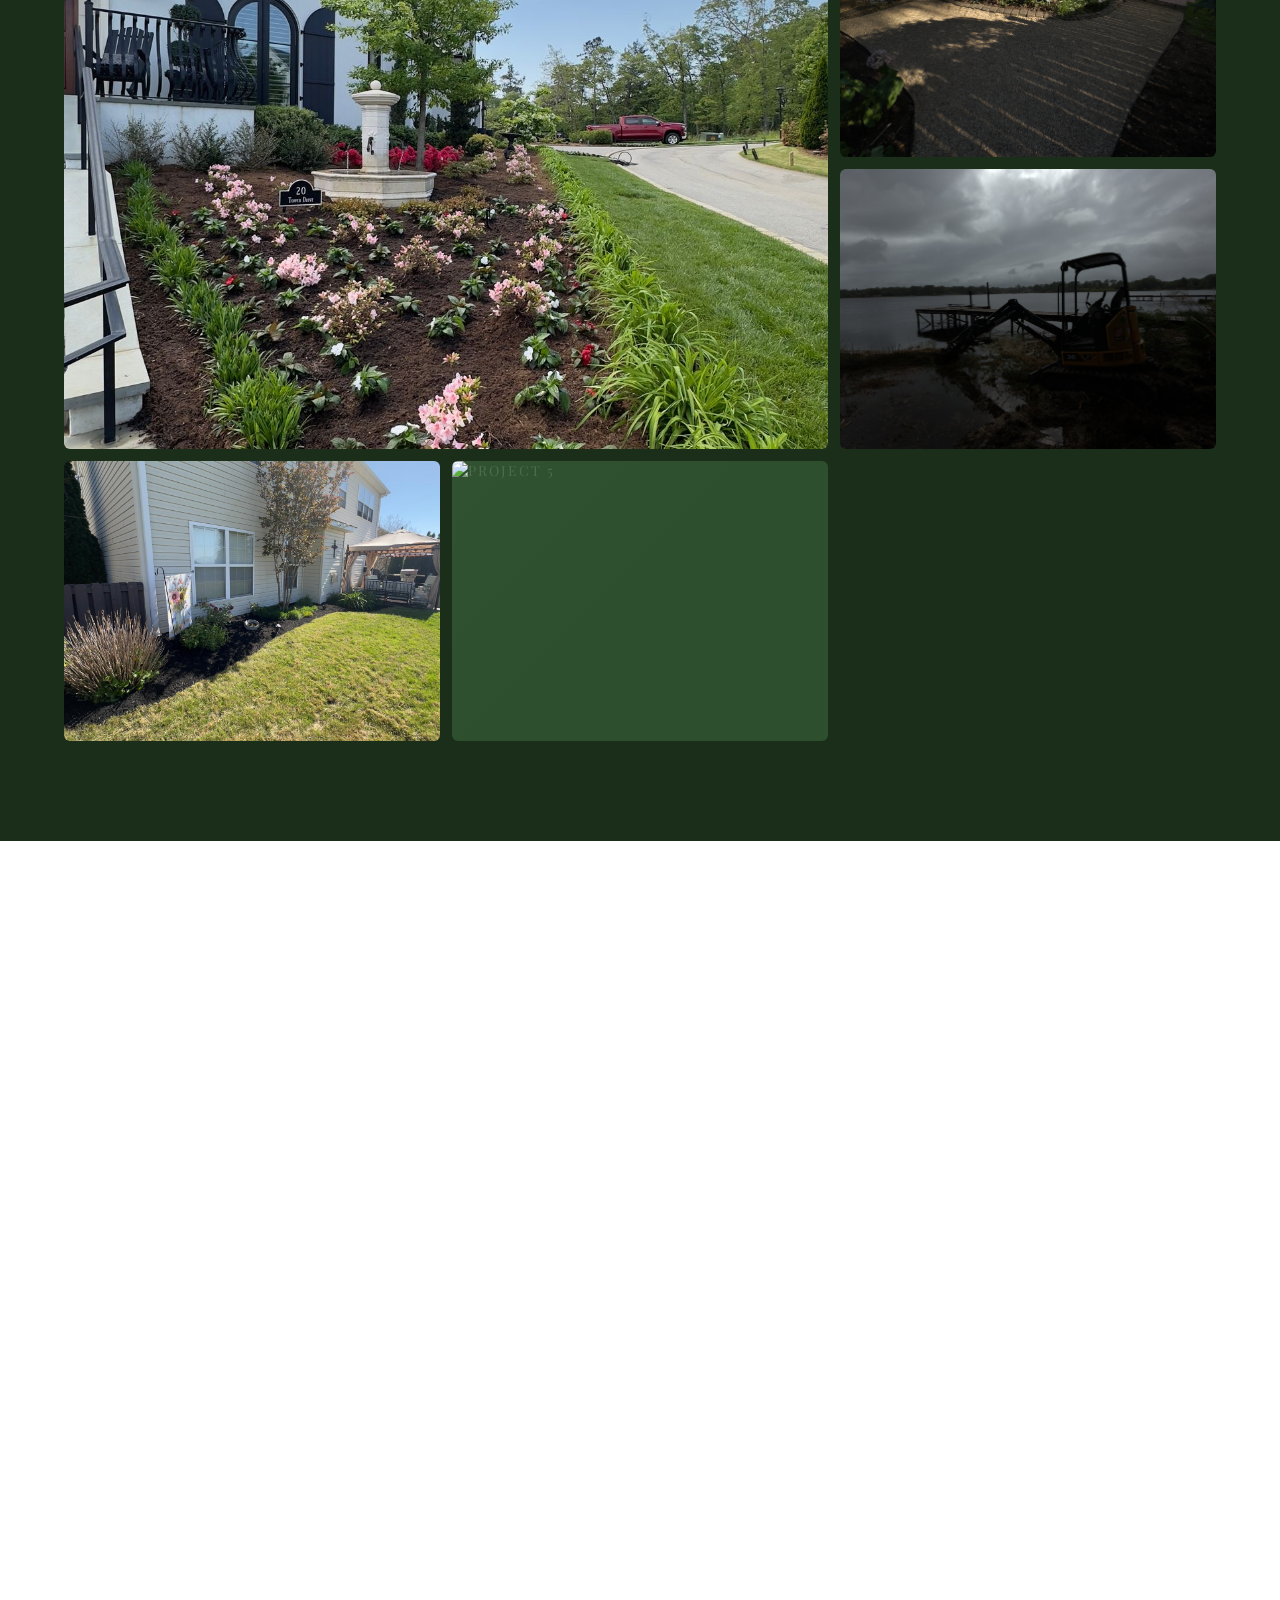
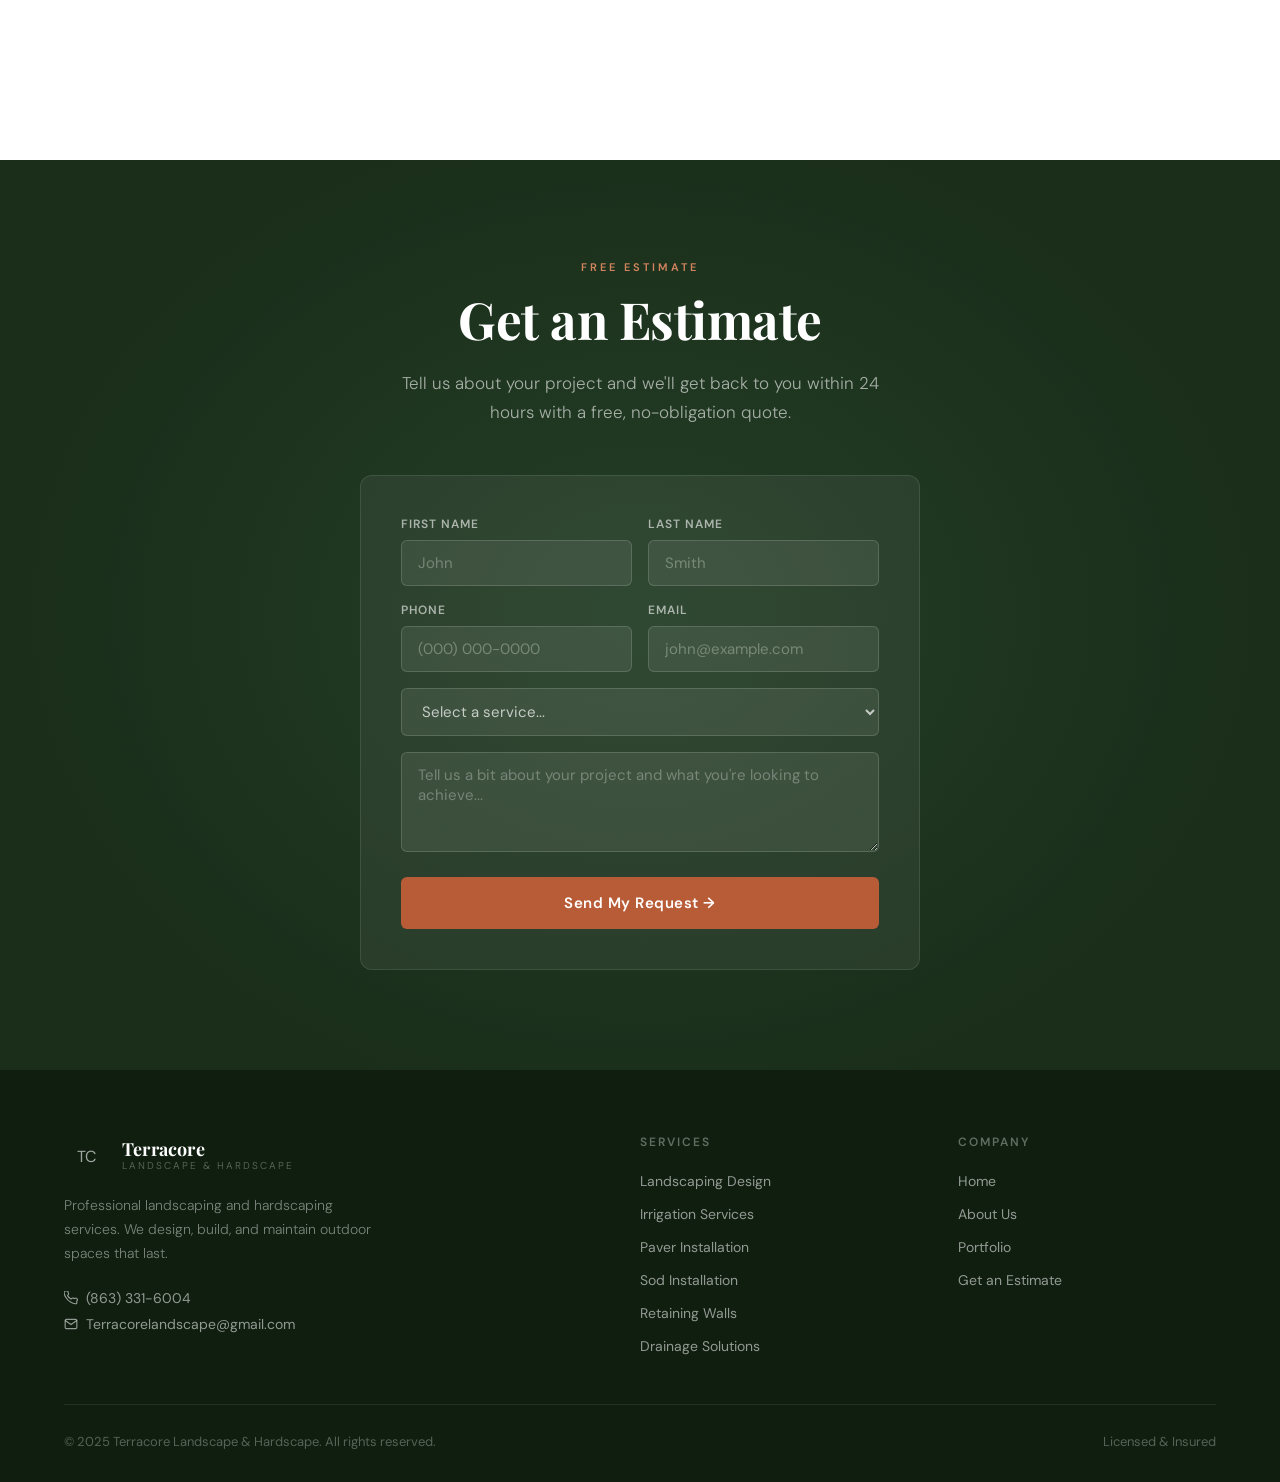
==== commit c7faacaa: "Add files via upload" ====
--- a/index.html
+++ b/index.html
@@ -57,6 +57,9 @@
       (863) 331-6004
     </a>
     <a href="#estimate" class="btn-primary">Get an Estimate</a>
+    <button class="hamburger" id="hamburger" aria-label="Menu">
+      <span></span><span></span><span></span>
+    </button>
   </div>
 </nav>
 
--- a/css/nav.css
+++ b/css/nav.css
@@ -151,3 +151,98 @@
 .nav-phone:hover {
   color: white;
 }
+
+/* ========================
+   MOBILE NAV
+   ======================== */
+.hamburger {
+  display: none;
+  flex-direction: column;
+  gap: 5px;
+  cursor: pointer;
+  padding: 4px;
+  background: none;
+  border: none;
+}
+
+.hamburger span {
+  display: block;
+  width: 24px;
+  height: 2px;
+  background: white;
+  border-radius: 2px;
+  transition: all 0.3s ease;
+}
+
+.hamburger.open span:nth-child(1) { transform: translateY(7px) rotate(45deg); }
+.hamburger.open span:nth-child(2) { opacity: 0; }
+.hamburger.open span:nth-child(3) { transform: translateY(-7px) rotate(-45deg); }
+
+@media (max-width: 768px) {
+  nav {
+    padding: 0 4%;
+    height: 64px;
+  }
+
+  .nav-menu {
+    display: none;
+    position: fixed;
+    top: 64px;
+    left: 0;
+    right: 0;
+    background: rgba(26, 46, 26, 0.98);
+    flex-direction: column;
+    align-items: flex-start;
+    gap: 0;
+    padding: 16px 0 24px;
+    border-bottom: 1px solid rgba(255,255,255,0.1);
+    z-index: 999;
+  }
+
+  .nav-menu.open {
+    display: flex;
+  }
+
+  .nav-link {
+    padding: 14px 24px;
+    font-size: 16px;
+    width: 100%;
+  }
+
+  .dropdown-menu {
+    position: static;
+    opacity: 1;
+    visibility: visible;
+    transform: none;
+    box-shadow: none;
+    background: rgba(255,255,255,0.05);
+    border-radius: 0;
+    padding: 0;
+    margin: 0;
+    min-width: unset;
+    width: 100%;
+  }
+
+  .dropdown-item {
+    color: rgba(255,255,255,0.7);
+    padding: 10px 40px;
+    font-size: 14px;
+  }
+
+  .dropdown-item:hover {
+    background: rgba(255,255,255,0.05);
+    color: white;
+  }
+
+  .nav-right {
+    gap: 12px;
+  }
+
+  .nav-phone {
+    display: none;
+  }
+
+  .hamburger {
+    display: flex;
+  }
+}
--- a/css/hero.css
+++ b/css/hero.css
@@ -110,4 +110,57 @@
   object-fit: cover;
   opacity: 0.20;
   mix-blend-mode: luminosity;
-}+}
+/* ========================
+   MOBILE HERO
+   ======================== */
+@media (max-width: 768px) {
+  .hero {
+    min-height: 100svh;
+    padding: 100px 5% 60px;
+    background-attachment: scroll;
+    overflow-x: hidden;
+  }
+
+  .hero-content {
+    max-width: 100%;
+  }
+
+  .hero h1 {
+    font-size: clamp(36px, 10vw, 52px);
+    letter-spacing: -0.5px;
+  }
+
+  .hero p {
+    font-size: 16px;
+    max-width: 100%;
+  }
+
+  .hero-ctas {
+    flex-direction: column;
+    align-items: flex-start;
+    gap: 12px;
+  }
+
+  .hero-stats {
+    gap: 24px;
+    margin-top: 40px;
+    flex-wrap: wrap;
+  }
+
+  .hero-stat-num {
+    font-size: 28px;
+  }
+
+  .hero-bg-img {
+    width: 100%;
+    left: 0;
+    right: 0;
+  }
+
+  .hero-bg-img img {
+    width: 100%;
+    height: 100%;
+    object-fit: cover;
+  }
+}
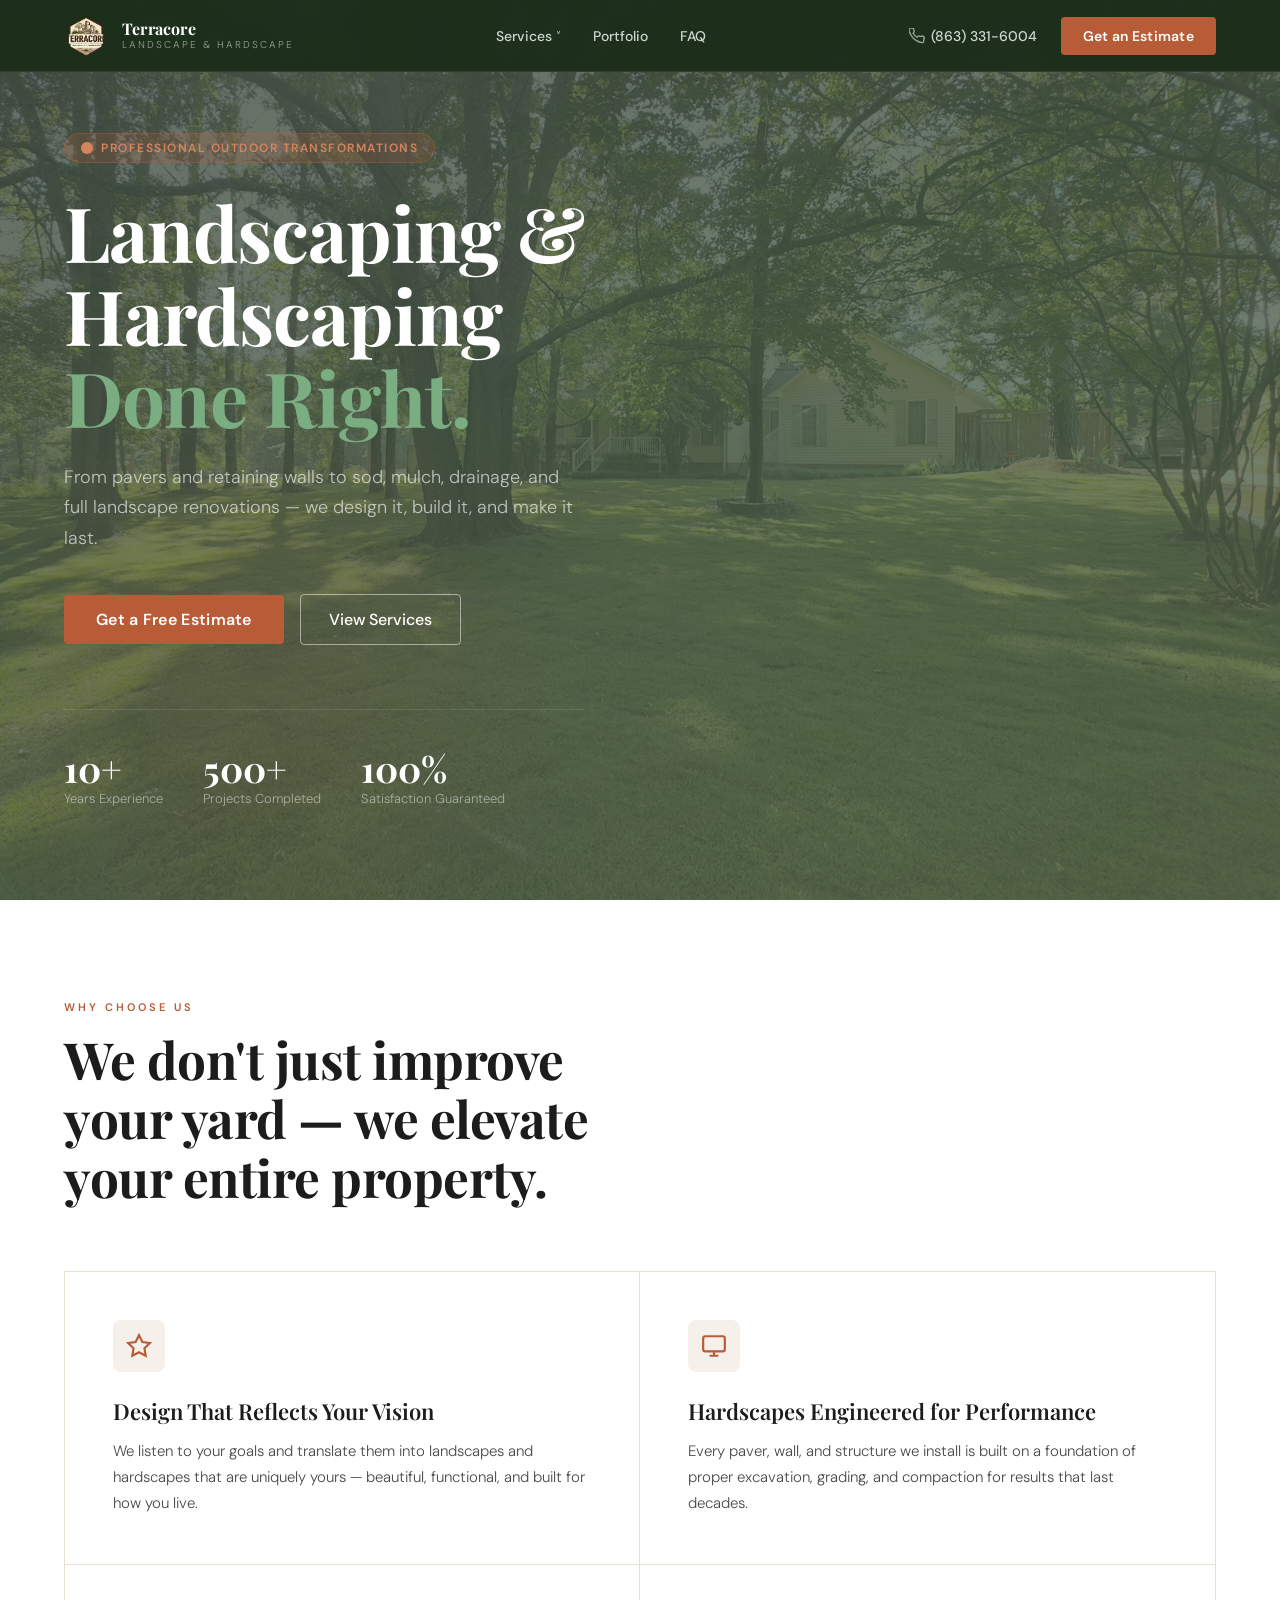
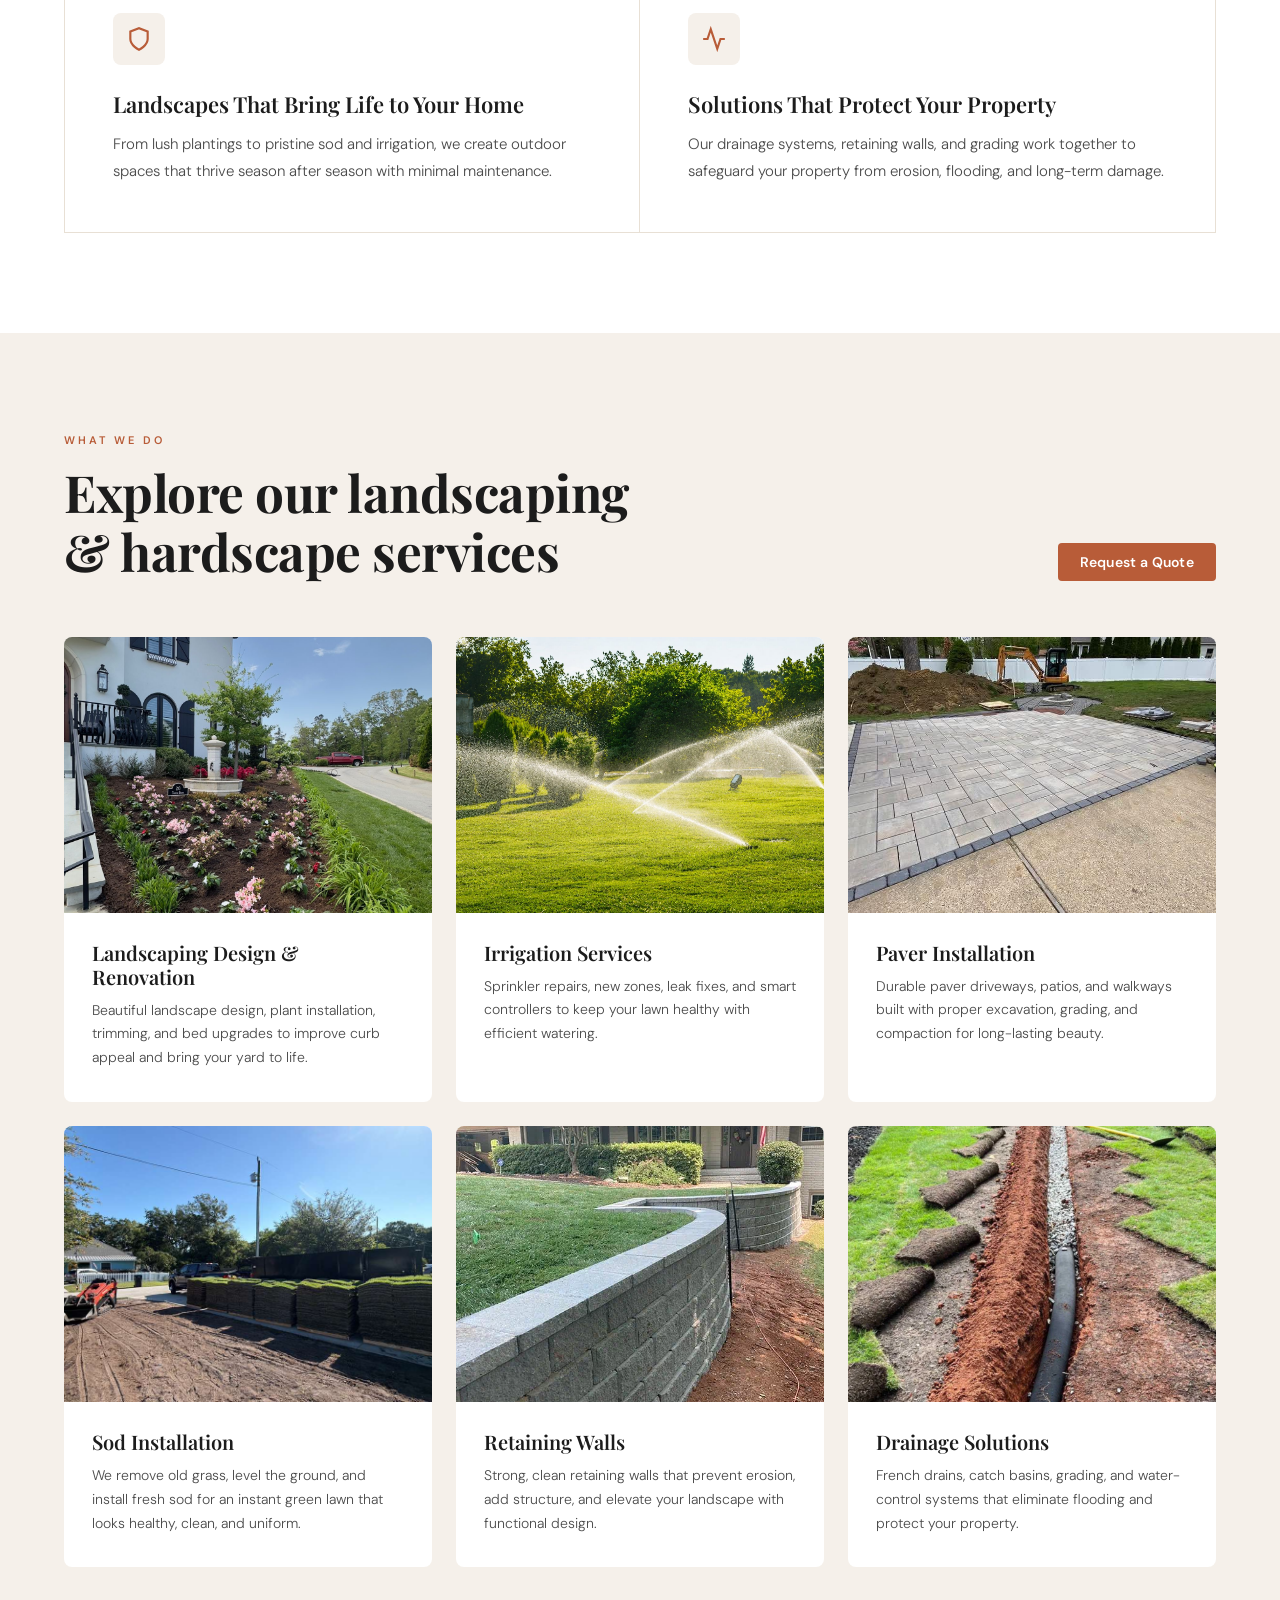
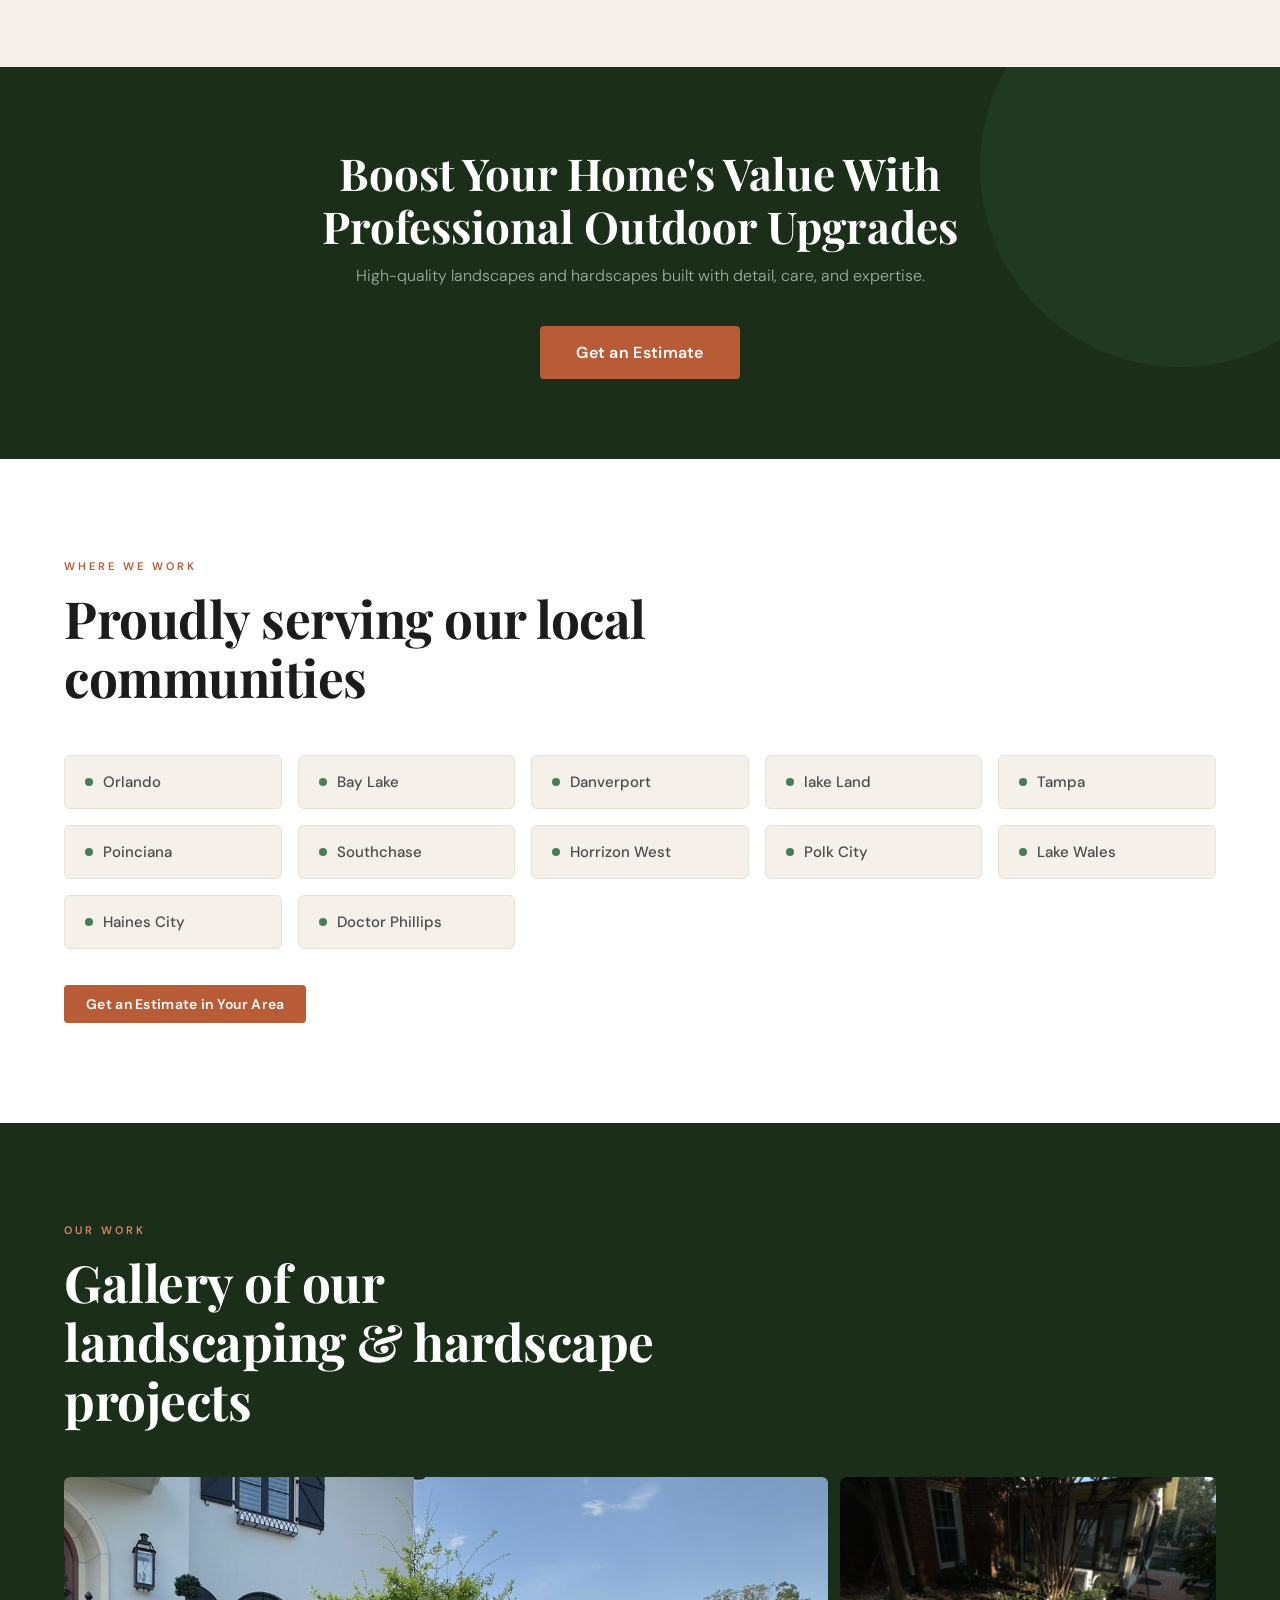
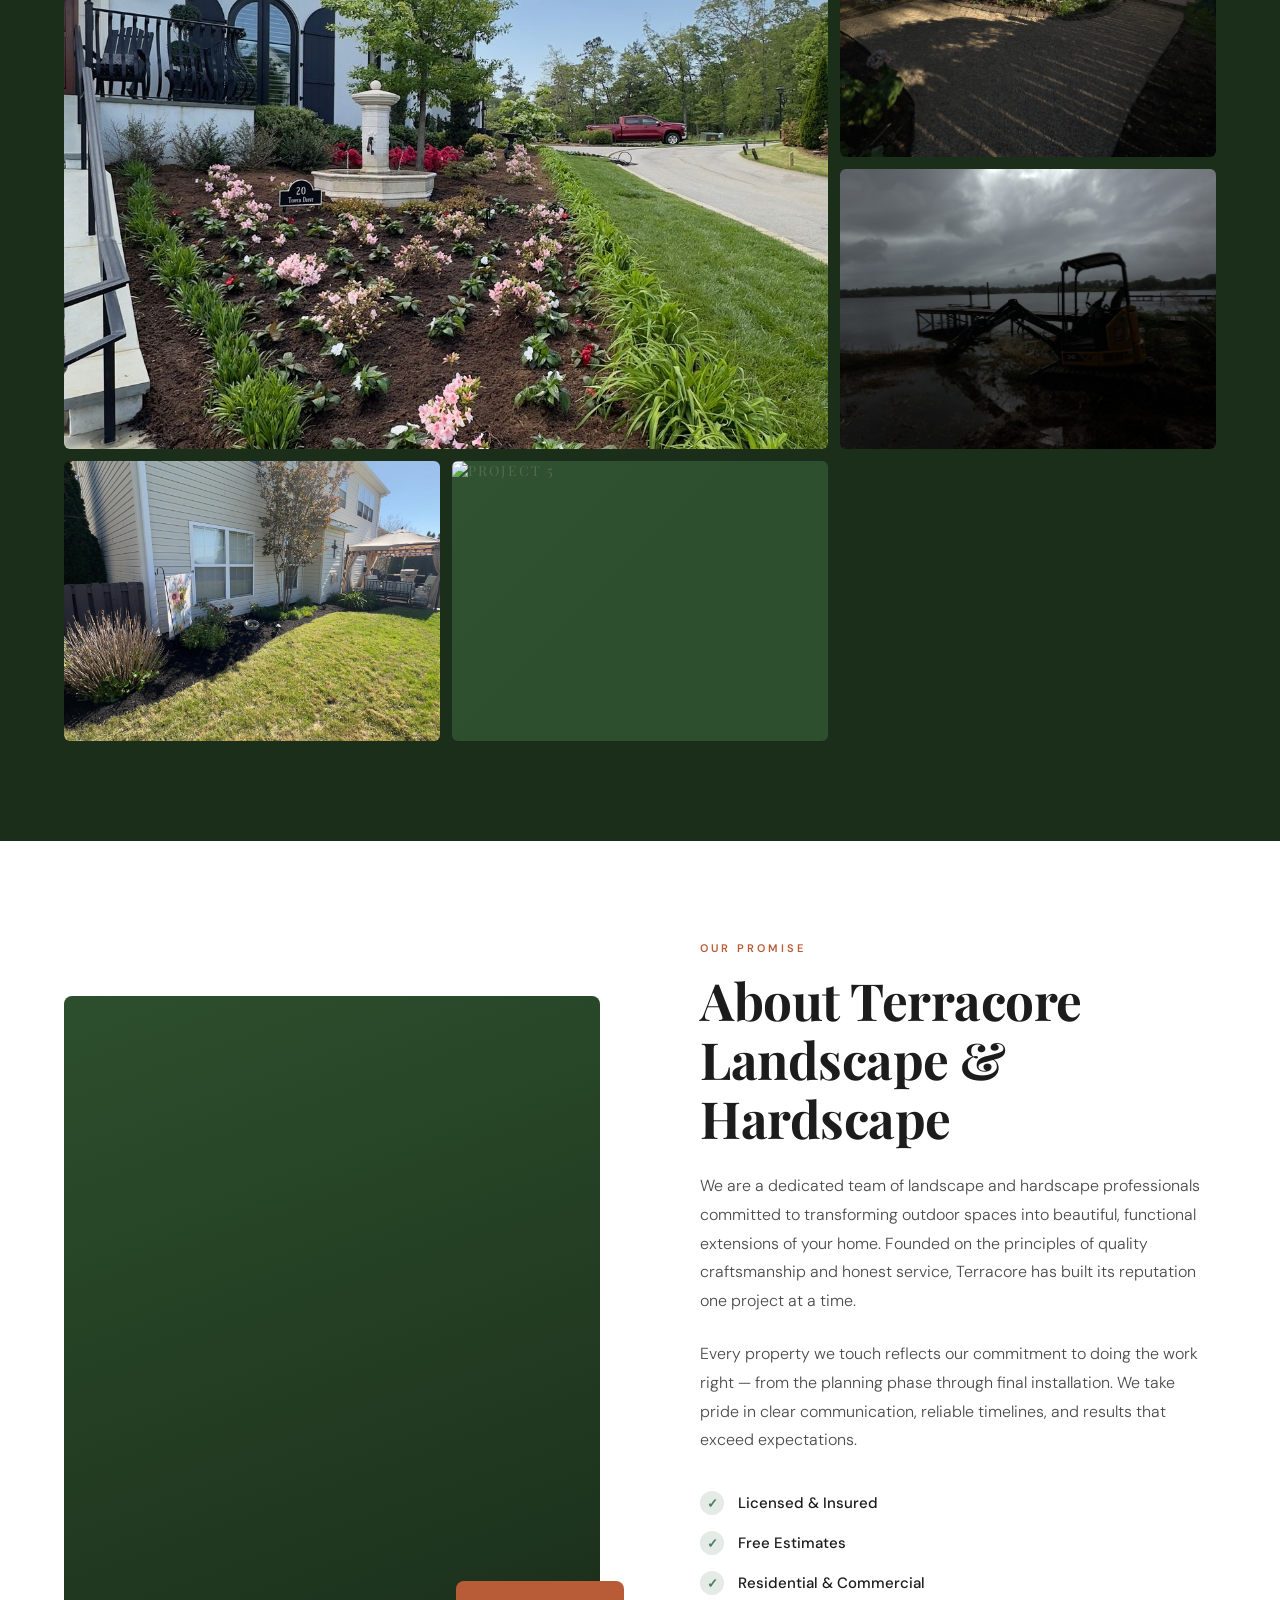
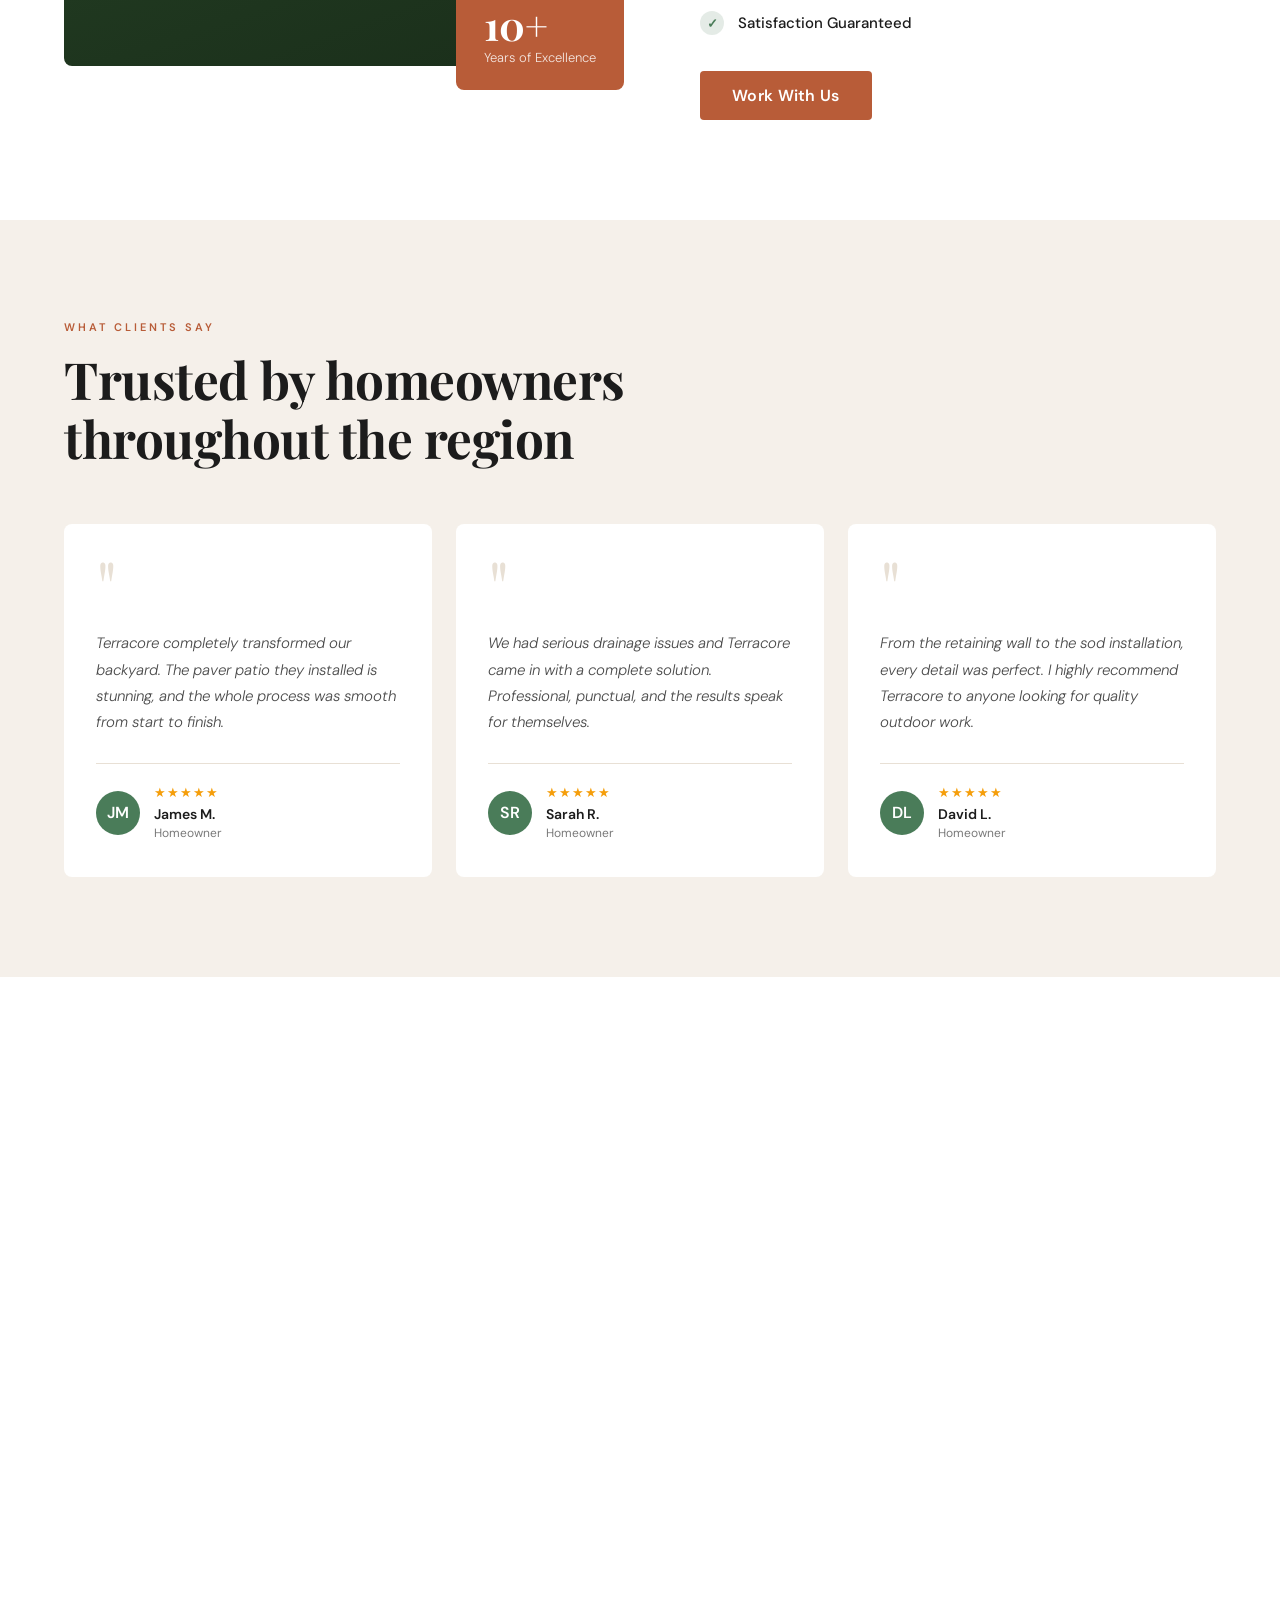
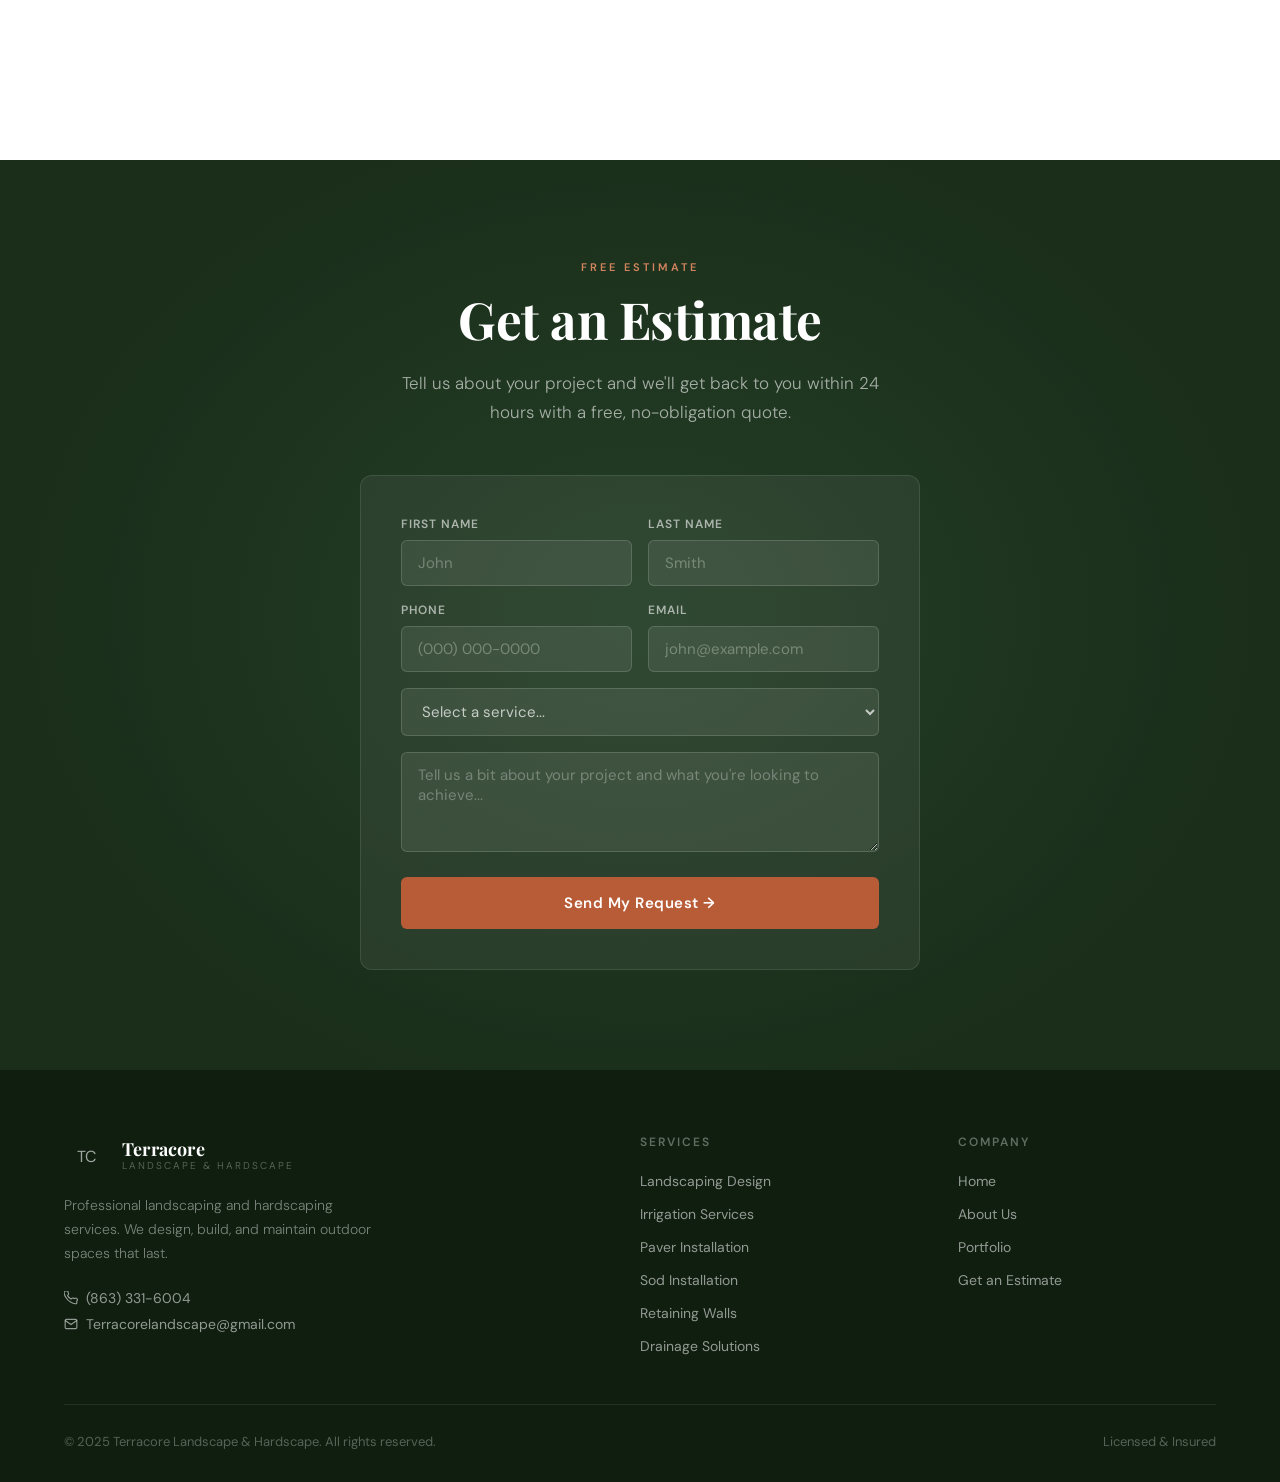
==== commit 4a9352a5: "Add files via upload" ====
--- a/index.html
+++ b/index.html
@@ -23,6 +23,7 @@
   <link rel="stylesheet" href="css/faq.css">         <!-- FAQ section -->
   <link rel="stylesheet" href="css/form.css">        <!-- Estimate form -->
   <link rel="stylesheet" href="css/footer.css">      <!-- Footer -->
+  <link rel="stylesheet" href="css/mobile.css">
 </head>
 <body>
 
--- a/css/variables.css
+++ b/css/variables.css
@@ -25,6 +25,8 @@
 
 html {
   scroll-behavior: smooth;
+  overflow-x: hidden;
+  max-width: 100%;
 }
 
 body {
@@ -32,4 +34,6 @@
   color: var(--text-dark);
   background: var(--white);
   overflow-x: hidden;
+  max-width: 100%;
+  width: 100%;
 }
--- a/css/services.css
+++ b/css/services.css
@@ -174,3 +174,9 @@
   margin-left: auto;
   margin-right: auto;
 }
+
+@media (max-width: 768px) {
+  .cta-band::before {
+    display: none;
+  }
+}
--- a/css/mobile.css
+++ b/css/mobile.css
@@ -0,0 +1,201 @@
+/* ================================================
+   TERRACORE — MOBILE RESPONSIVE (iPhone 17 / 393px)
+   ================================================ */
+
+@media (max-width: 768px) {
+
+  /* === GLOBAL === */
+  .section {
+    padding: 56px 5%;
+  }
+
+  .section-title {
+    font-size: 28px;
+  }
+
+  /* === SERVICE HERO === */
+  .service-hero {
+    padding: 100px 5% 64px;
+    min-height: auto;
+    background-attachment: scroll !important;
+    text-align: center;
+    margin-top: 64px;
+  }
+
+  .service-hero h1 {
+    font-size: clamp(28px, 8vw, 40px);
+    letter-spacing: 0;
+  }
+
+  .service-hero p {
+    font-size: 15px;
+    margin: 0 auto 28px;
+  }
+
+  .service-hero-cta {
+    flex-direction: column;
+    align-items: center;
+    gap: 12px;
+  }
+
+  .cta-button {
+    width: 100%;
+    max-width: 320px;
+    justify-content: center;
+    padding: 14px 20px;
+  }
+
+  /* === CONTENT GRID (2 col → 1 col) === */
+  .content-grid {
+    grid-template-columns: 1fr;
+    gap: 28px;
+    margin-bottom: 48px;
+    direction: ltr !important;
+  }
+
+  .content-grid > * {
+    direction: ltr !important;
+  }
+
+  .content-image {
+    height: 240px;
+    order: -1;
+  }
+
+  .content-text h2 {
+    font-size: 24px;
+  }
+
+  /* === WHY CHOOSE GRID (3 col → 1 col) === */
+  .why-choose-section {
+    padding: 48px 5%;
+  }
+
+  .why-choose-grid {
+    grid-template-columns: 1fr;
+    gap: 16px;
+  }
+
+  .why-item-card {
+    padding: 24px;
+    text-align: left;
+    display: flex;
+    align-items: flex-start;
+    gap: 16px;
+  }
+
+  .why-item-icon {
+    margin: 0;
+    flex-shrink: 0;
+  }
+
+  /* === SERVICE CTA === */
+  .service-cta {
+    padding: 56px 5%;
+  }
+
+  .service-cta h2 {
+    font-size: 26px;
+  }
+
+  .service-cta p {
+    font-size: 15px;
+  }
+
+  .service-cta-buttons {
+    flex-direction: column;
+    align-items: center;
+    gap: 12px;
+  }
+
+  .service-cta-buttons .cta-button {
+    width: 100%;
+    max-width: 320px;
+    justify-content: center;
+  }
+
+  /* === PORTFOLIO GRID === */
+  .portfolio-grid {
+    grid-template-columns: 1fr;
+    gap: 16px;
+  }
+
+  .portfolio-image {
+    height: 200px;
+  }
+
+  .portfolio-filters {
+    gap: 8px;
+  }
+
+  .filter-btn {
+    padding: 8px 14px;
+    font-size: 13px;
+  }
+
+  /* === FAQ === */
+  .faq-container {
+    margin-top: 24px;
+  }
+
+  .faq-question {
+    padding: 18px;
+    font-size: 15px;
+  }
+
+  .faq-answer-content {
+    padding: 16px 18px;
+    font-size: 14px;
+  }
+
+  /* === FOOTER === */
+  footer {
+    padding: 48px 5% 28px;
+  }
+
+  .footer-grid {
+    grid-template-columns: 1fr;
+    gap: 32px;
+  }
+
+  .footer-bottom {
+    flex-direction: column;
+    text-align: center;
+    gap: 8px;
+  }
+
+  /* === ABOUT === */
+  .about-section {
+    padding: 56px 5%;
+    gap: 40px;
+  }
+
+  .about-badge {
+    right: 0;
+    bottom: -16px;
+  }
+
+  .about-content {
+    padding-left: 0;
+  }
+
+  /* === AREAS GRID === */
+  .areas-grid {
+    grid-template-columns: 1fr 1fr;
+  }
+}
+
+@media (max-width: 480px) {
+  .areas-grid {
+    grid-template-columns: 1fr;
+  }
+
+  .portfolio-filters {
+    flex-direction: column;
+    align-items: flex-start;
+  }
+
+  .filter-btn {
+    width: 100%;
+  }
+}
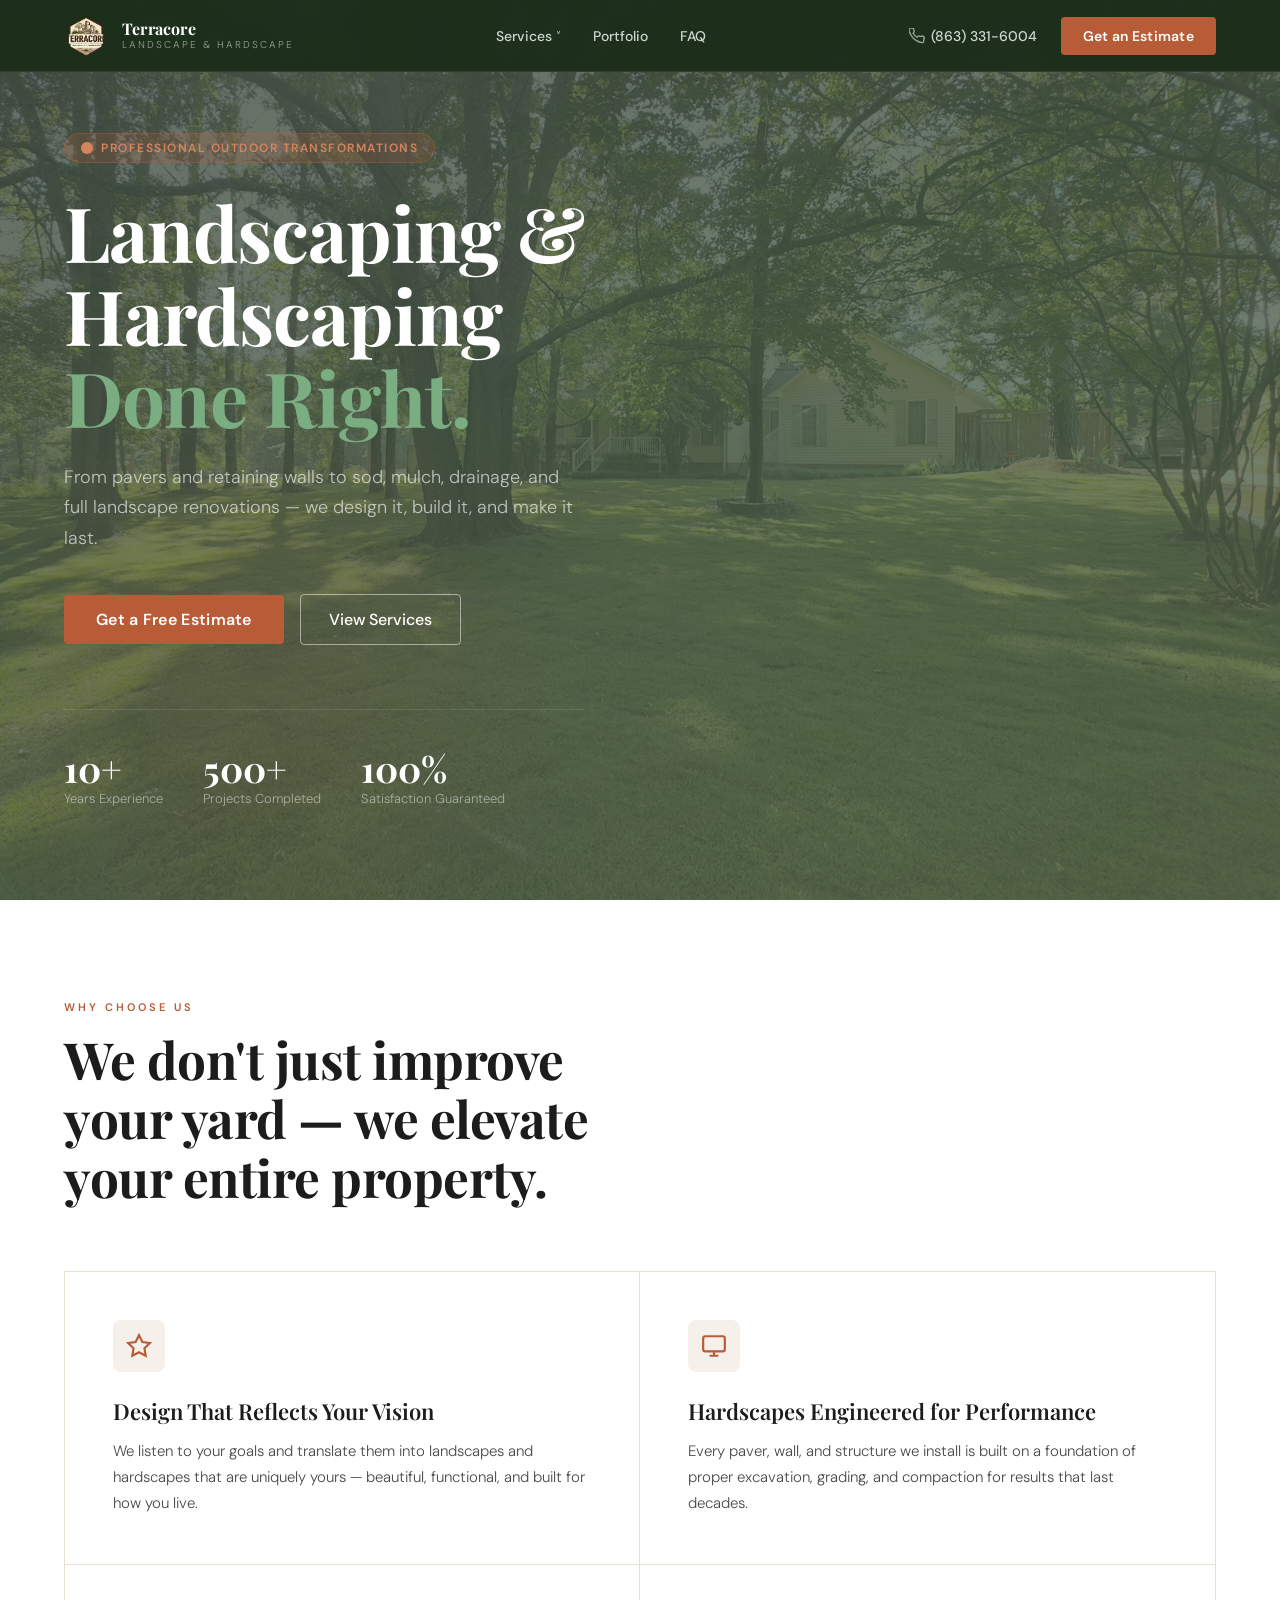
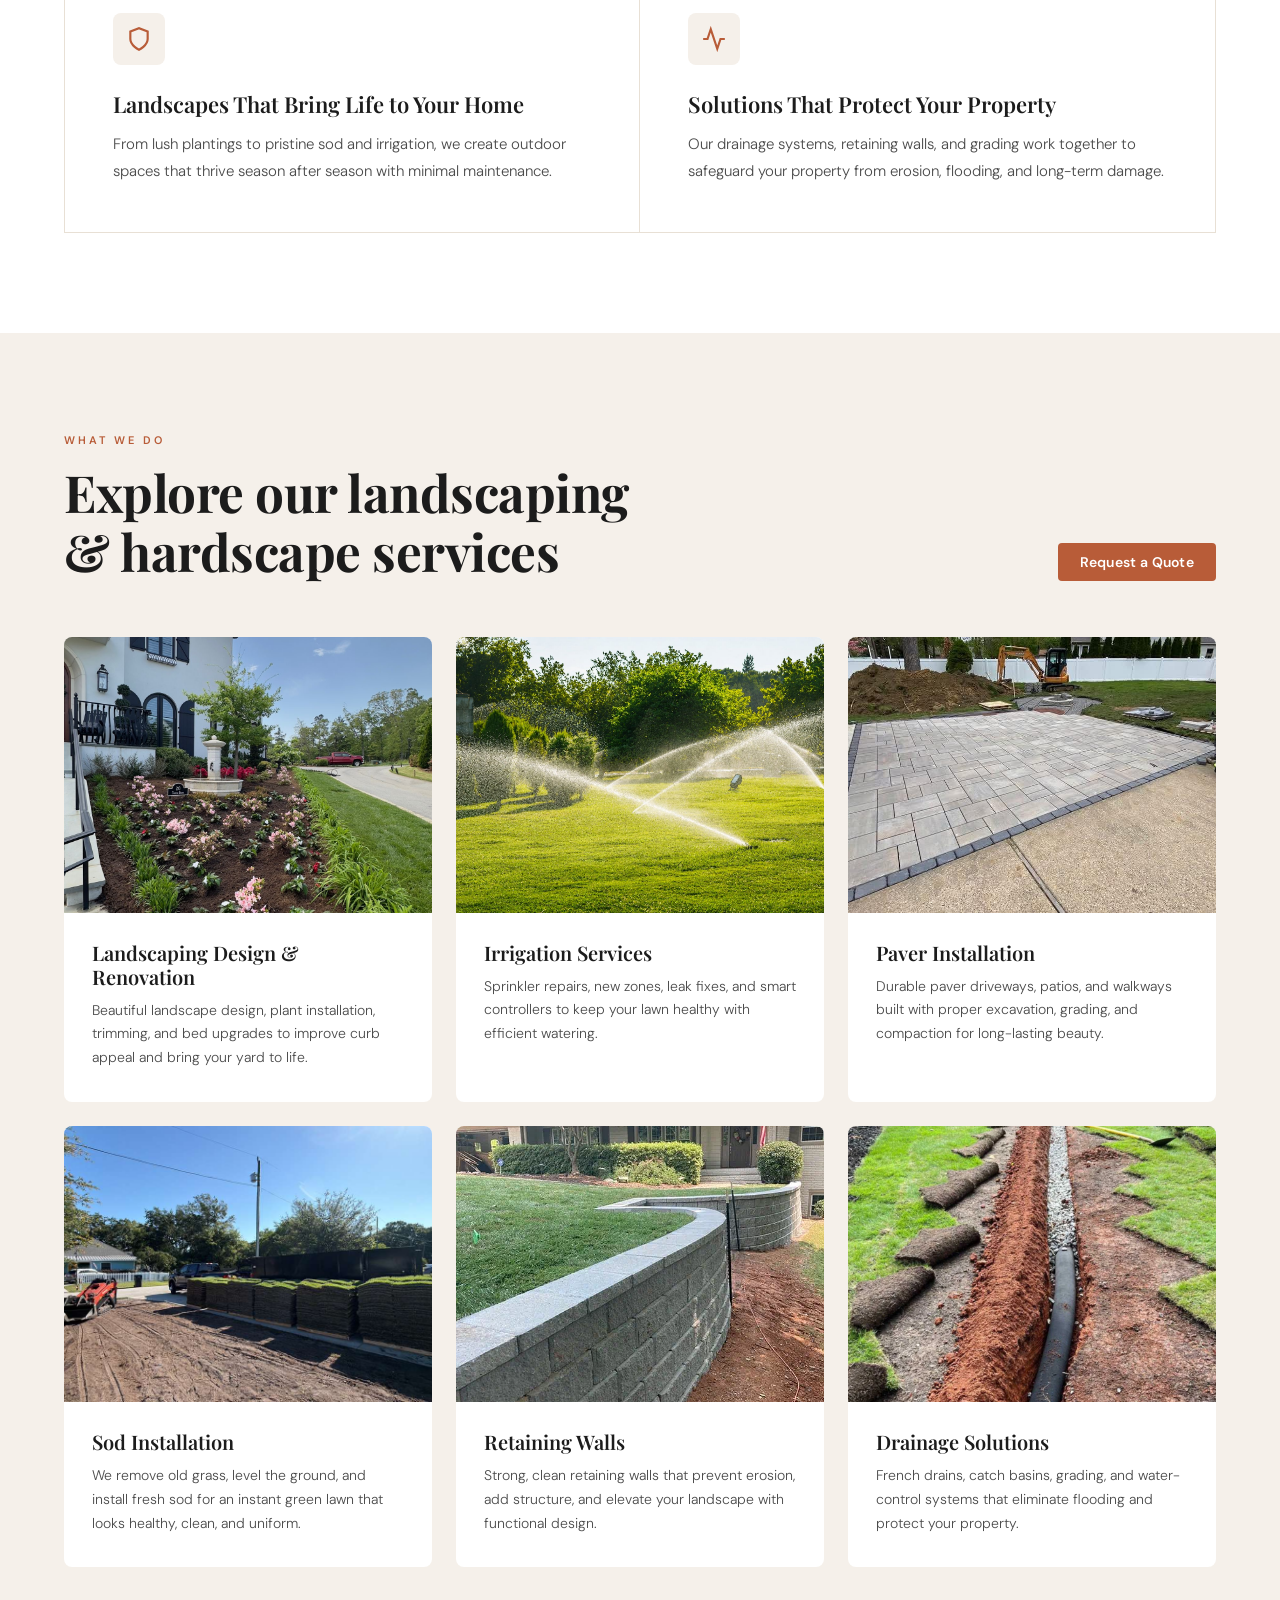
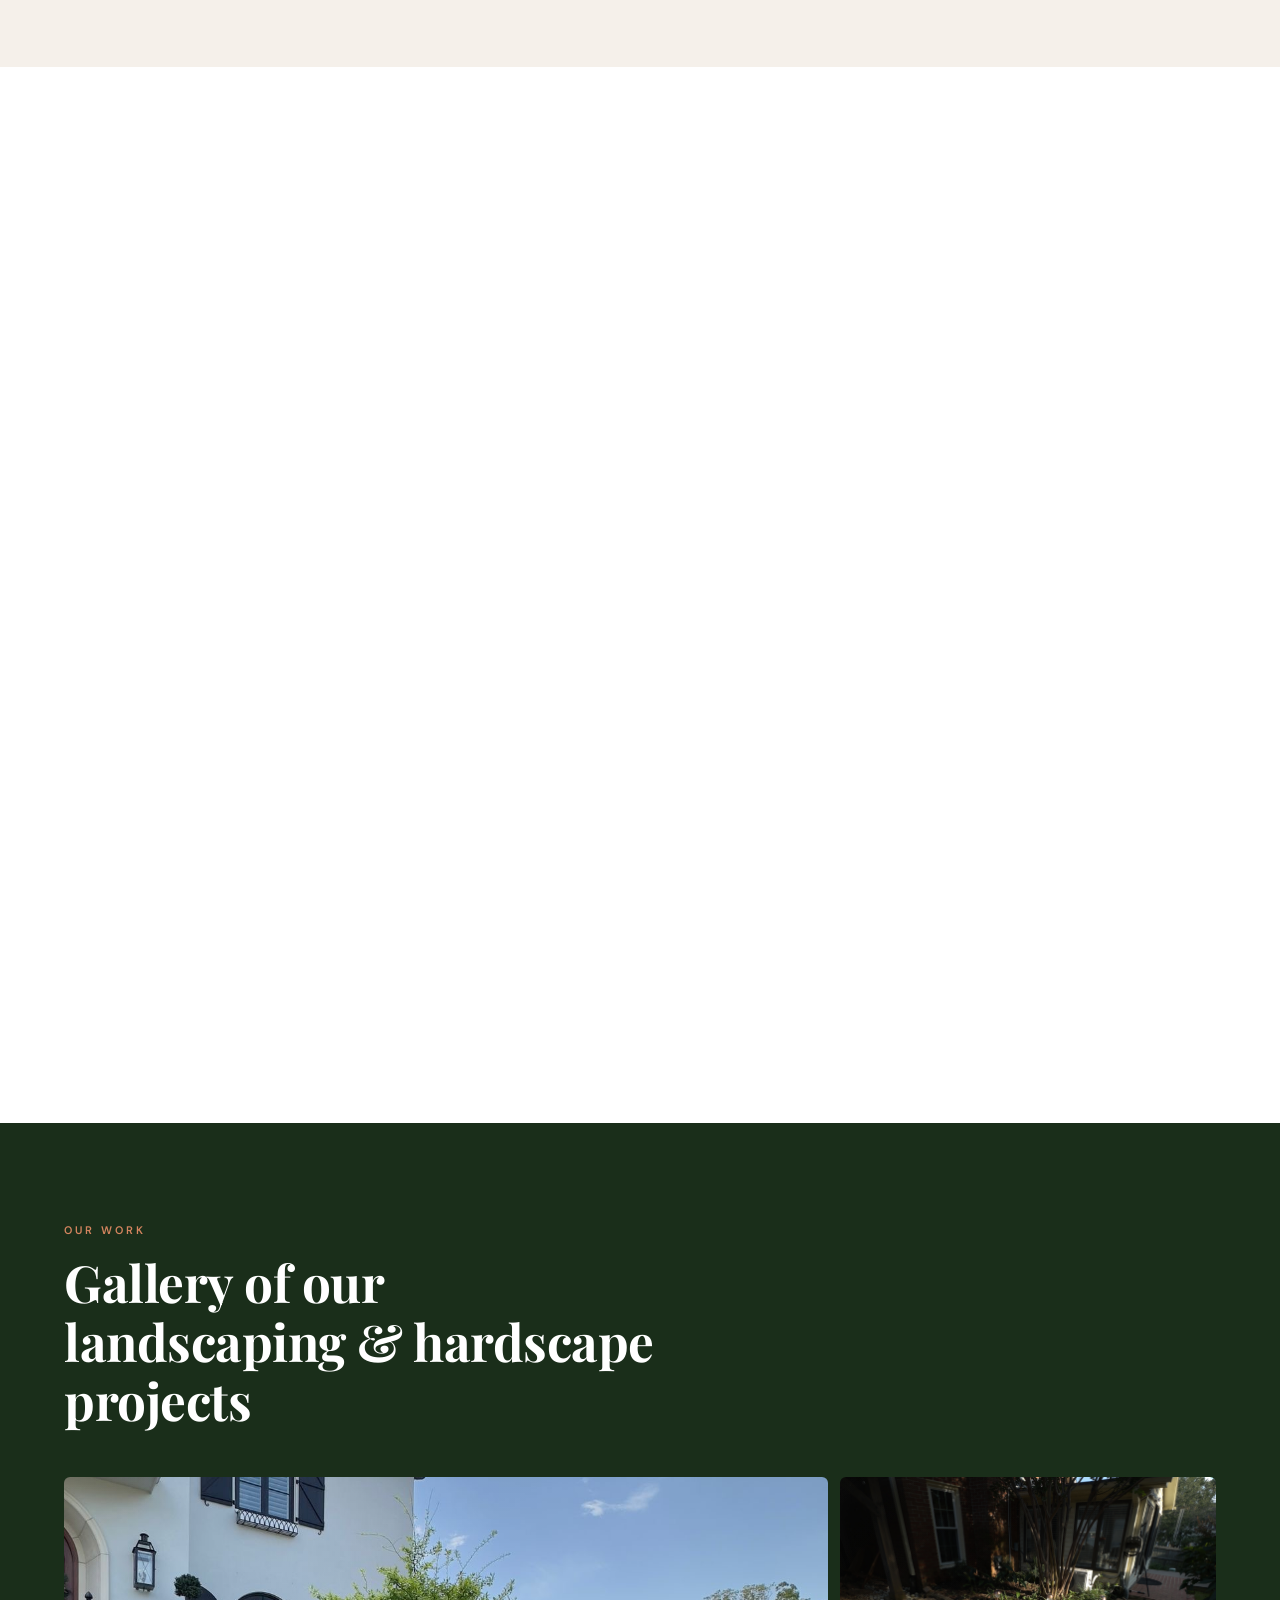
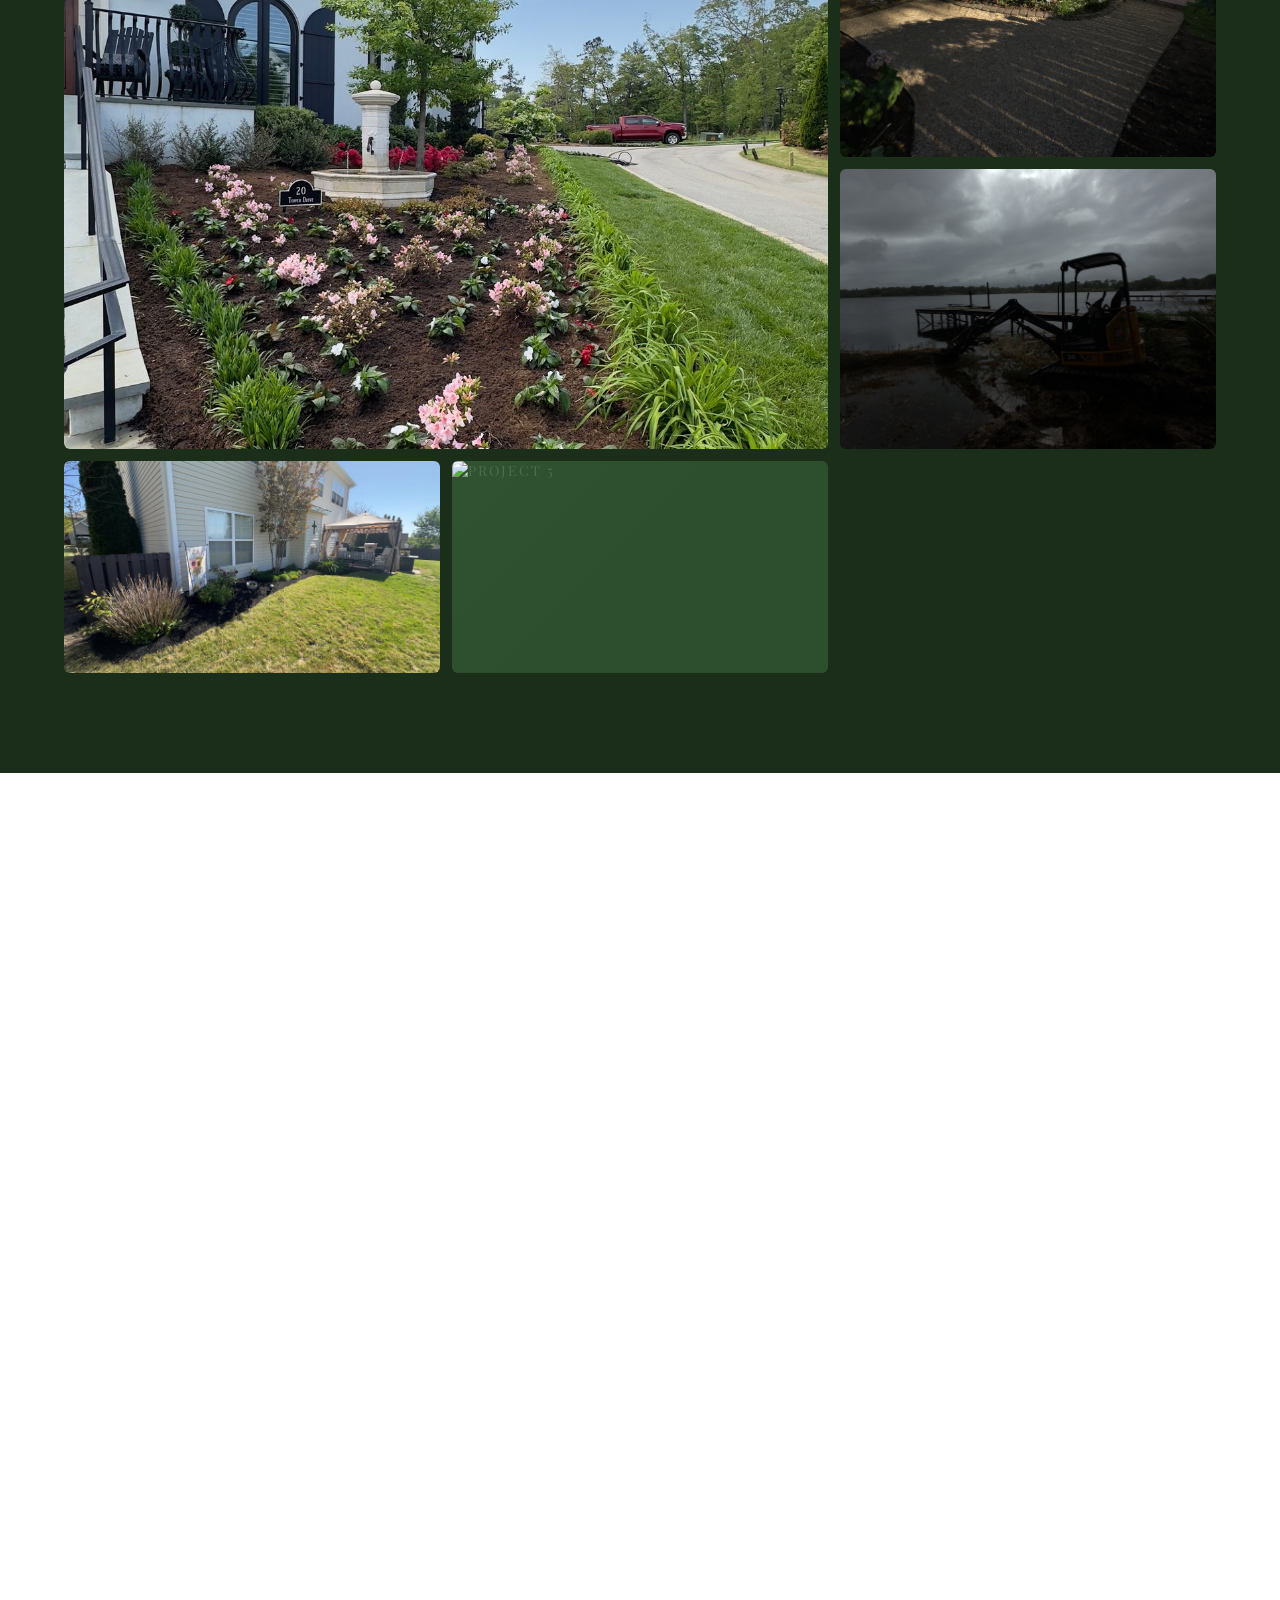
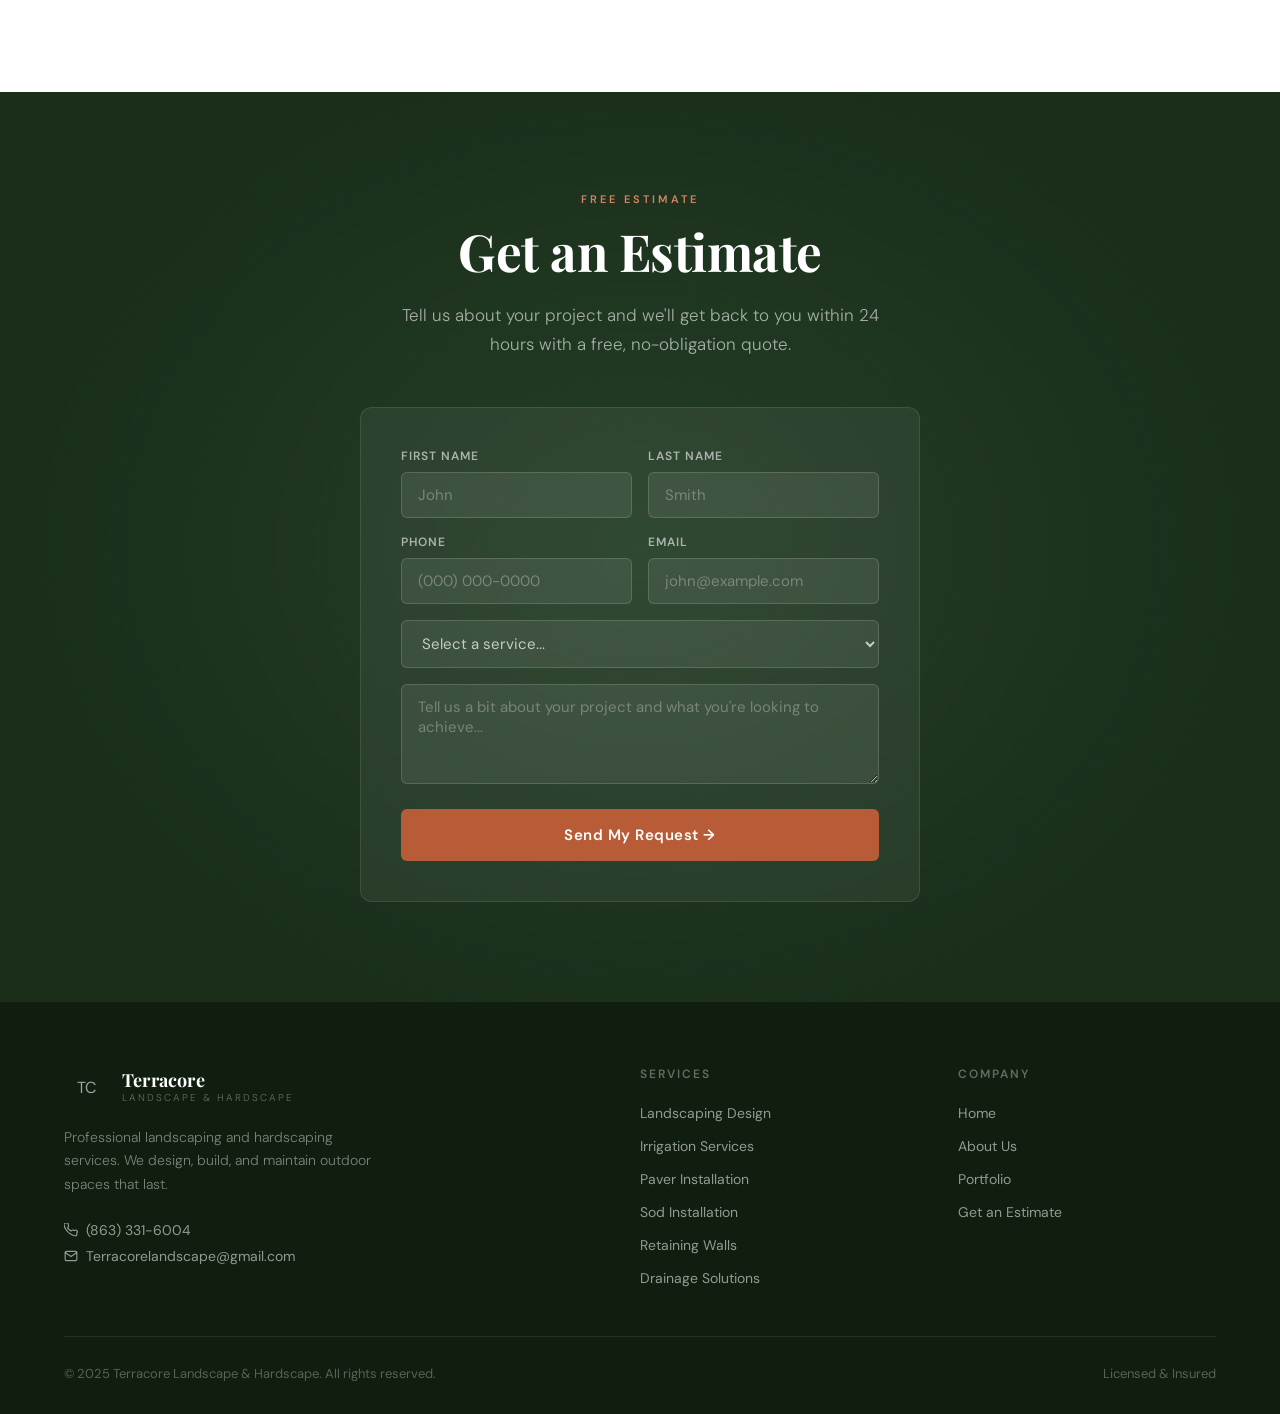
==== commit 5d9a7468: "Add files via upload" ====
--- a/index.html
+++ b/index.html
@@ -241,22 +241,22 @@
       </div>
       <div class="gallery-overlay"></div>
     </div>
-   <div class="gallery-item" style="min-height:280px;">
+   <div class="gallery-item">
   <div class="gallery-placeholder" style="height:100%; padding:0;">
     <img src="Images/best 5/best 2.jpg" alt="Project 2" style="width:100%; height:100%; object-fit:cover; display:block;">
   </div>
 </div>
-<div class="gallery-item" style="min-height:280px;">
+<div class="gallery-item">
   <div class="gallery-placeholder" style="height:100%; padding:0;">
     <img src="Images/best 5/best 3.jpg" alt="Project 3" style="width:100%; height:100%; object-fit:cover; display:block;">
   </div>
 </div>
-<div class="gallery-item" style="min-height:280px;">
+<div class="gallery-item">
   <div class="gallery-placeholder" style="height:100%; padding:0;">
     <img src="Images/best 5/best 4.JPG" alt="Project 4" style="width:100%; height:100%; object-fit:cover; display:block;">
   </div>
 </div>
-<div class="gallery-item" style="min-height:280px;">
+<div class="gallery-item">
   <div class="gallery-placeholder" style="height:100%; padding:0;">
     <img src="Images/best 5/best 5.PNG" alt="Project 5" style="width:100%; height:100%; object-fit:cover; display:block;">
   </div>
--- a/css/mobile.css
+++ b/css/mobile.css
@@ -1,201 +1,482 @@
 /* ================================================
-   TERRACORE — MOBILE RESPONSIVE (iPhone 17 / 393px)
+   TERRACORE — MOBILE (iPhone 17 / 393px)
+   Baseado exatamente no preview aprovado
    ================================================ */
 
-@media (max-width: 768px) {
-
-  /* === GLOBAL === */
+/* Hamburger — sempre visível no mobile */
+.hamburger {
+  display: none;
+  flex-direction: column;
+  gap: 5px;
+  cursor: pointer;
+  background: none;
+  border: none;
+  padding: 6px;
+}
+.hamburger span {
+  display: block;
+  width: 24px;
+  height: 2px;
+  background: white;
+  border-radius: 2px;
+  transition: all 0.3s;
+}
+.hamburger.open span:nth-child(1) { transform: translateY(7px) rotate(45deg); }
+.hamburger.open span:nth-child(2) { opacity: 0; }
+.hamburger.open span:nth-child(3) { transform: translateY(-7px) rotate(-45deg); }
+
+@media screen and (max-width: 768px) {
+
+  html, body {
+    overflow-x: hidden !important;
+    max-width: 100vw !important;
+  }
+
+  /* ===== NAV ===== */
+  nav {
+    padding: 0 4% !important;
+    height: 56px !important;
+  }
+
+  .nav-phone { display: none !important; }
+
+  .hamburger { display: flex !important; }
+
+  .nav-menu {
+    display: none !important;
+    position: fixed !important;
+    top: 56px !important;
+    left: 0 !important; right: 0 !important;
+    background: rgba(26,46,26,0.98) !important;
+    flex-direction: column !important;
+    align-items: flex-start !important;
+    padding: 12px 0 20px !important;
+    z-index: 999 !important;
+    gap: 0 !important;
+  }
+  .nav-menu.open { display: flex !important; }
+
+  .nav-link {
+    padding: 14px 24px !important;
+    font-size: 15px !important;
+    width: 100% !important;
+    display: block !important;
+  }
+
+  .dropdown-menu {
+    position: static !important;
+    opacity: 1 !important;
+    visibility: visible !important;
+    transform: none !important;
+    box-shadow: none !important;
+    background: rgba(255,255,255,0.05) !important;
+    border-radius: 0 !important;
+    min-width: unset !important;
+    width: 100% !important;
+    padding: 0 !important;
+  }
+
+  .dropdown-item {
+    padding: 10px 40px !important;
+    font-size: 13px !important;
+    color: rgba(255,255,255,0.65) !important;
+  }
+
+  /* ===== HERO ===== */
+  .hero {
+    padding: 80px 20px 40px !important;
+    background-attachment: scroll !important;
+    overflow-x: hidden !important;
+    margin-top: 0 !important;
+  }
+
+  .hero h1 {
+    font-size: 32px !important;
+    line-height: 1.1 !important;
+    letter-spacing: -0.5px !important;
+    margin-bottom: 14px !important;
+  }
+
+  .hero p {
+    font-size: 13px !important;
+    line-height: 1.6 !important;
+    max-width: 100% !important;
+    margin-bottom: 24px !important;
+  }
+
+  .hero-ctas {
+    flex-direction: column !important;
+    gap: 10px !important;
+    align-items: stretch !important;
+  }
+
+  .btn-primary, .btn-outline {
+    text-align: center !important;
+    padding: 13px 20px !important;
+    font-size: 13px !important;
+    width: 100% !important;
+  }
+
+  .hero-stats {
+    display: flex !important;
+    gap: 20px !important;
+    margin-top: 28px !important;
+    padding-top: 20px !important;
+    border-top: 1px solid rgba(255,255,255,0.1) !important;
+    flex-wrap: nowrap !important;
+    flex-direction: row !important;
+  }
+
+  .hero-stat-num { font-size: 26px !important; }
+  .hero-stat-label { font-size: 10px !important; }
+
+  .hero-bg-img {
+    left: 0 !important; right: 0 !important;
+    width: 100% !important;
+  }
+  .hero-bg-img img { width: 100% !important; object-fit: cover !important; }
+
+  /* ===== SECTIONS ===== */
   .section {
-    padding: 56px 5%;
+    padding: 36px 20px !important;
+  }
+
+  .section-label {
+    font-size: 10px !important;
+    letter-spacing: 2px !important;
+    margin-bottom: 10px !important;
   }
 
   .section-title {
-    font-size: 28px;
-  }
-
-  /* === SERVICE HERO === */
+    font-size: 24px !important;
+    line-height: 1.2 !important;
+    max-width: 100% !important;
+    margin-bottom: 24px !important;
+  }
+
+  /* ===== SERVICES GRID → 1 coluna com cards ===== */
+  .services-section {
+    padding: 36px 20px !important;
+  }
+
+  .services-grid {
+    display: flex !important;
+    flex-direction: column !important;
+    gap: 16px !important;
+  }
+
+  .service-card {
+    width: 100% !important;
+    border-radius: 8px !important;
+    overflow: hidden !important;
+    box-shadow: 0 2px 12px rgba(0,0,0,0.08) !important;
+    margin-bottom: 0 !important;
+  }
+
+  .service-img {
+    width: 100% !important;
+    height: 140px !important;
+    aspect-ratio: unset !important;
+    object-fit: cover !important;
+  }
+
+  .service-placeholder {
+    height: 140px !important;
+    aspect-ratio: unset !important;
+  }
+
+  .service-body {
+    padding: 18px !important;
+  }
+
+  .service-body h3 {
+    font-size: 16px !important;
+    margin-bottom: 6px !important;
+  }
+
+  .service-body p {
+    font-size: 12px !important;
+    line-height: 1.6 !important;
+  }
+
+  /* ===== WHY GRID → 2x2 compacto ===== */
+  .why-grid {
+    display: grid !important;
+    grid-template-columns: 1fr 1fr !important;
+    gap: 0 !important;
+    border: 1px solid #e8e0d5 !important;
+    border-radius: 8px !important;
+    overflow: hidden !important;
+    margin-top: 24px !important;
+  }
+
+  .why-item {
+    padding: 20px !important;
+    border: 1px solid #e8e0d5 !important;
+    border-top: none !important;
+    border-left: none !important;
+  }
+
+  .why-item:nth-child(1),
+  .why-item:nth-child(2) {
+    border-top: none !important;
+  }
+
+  .why-item:nth-child(odd) {
+    border-left: none !important;
+  }
+
+  .why-icon {
+    width: 36px !important;
+    height: 36px !important;
+    border-radius: 6px !important;
+    margin-bottom: 12px !important;
+  }
+
+  .why-item h3 {
+    font-size: 13px !important;
+    margin-bottom: 6px !important;
+    font-weight: 600 !important;
+  }
+
+  .why-item p {
+    font-size: 11px !important;
+    line-height: 1.6 !important;
+  }
+
+  /* ===== ABOUT ===== */
+  .about-section {
+    display: flex !important;
+    flex-direction: column !important;
+    gap: 32px !important;
+    padding: 36px 20px !important;
+  }
+
+  .about-img-block { width: 100% !important; }
+  .about-main-img, .about-img-placeholder {
+    aspect-ratio: 16/9 !important;
+    width: 100% !important;
+  }
+  .about-badge { right: 0 !important; bottom: 0 !important; }
+  .about-content { padding-left: 0 !important; }
+  .about-content p { font-size: 14px !important; line-height: 1.75 !important; }
+
+  /* ===== GALLERY ===== */
+  .gallery-grid {
+    display: grid !important;
+    grid-template-columns: 1fr 1fr !important;
+    grid-template-rows: auto !important;
+    gap: 8px !important;
+    margin-top: 20px !important;
+  }
+
+  .gallery-item {
+    height: 100px !important;
+    border-radius: 6px !important;
+  }
+
+  .gallery-item:first-child {
+    grid-column: span 2 !important;
+    grid-row: span 1 !important;
+    height: 150px !important;
+  }
+
+  /* ===== TESTIMONIALS ===== */
+  .testimonials-section { padding: 36px 20px !important; }
+
+  .testimonials-grid {
+    display: flex !important;
+    flex-direction: column !important;
+    gap: 14px !important;
+  }
+
+  .testimonial-card {
+    padding: 20px !important;
+    border-radius: 8px !important;
+  }
+
+  /* ===== CTA BAND ===== */
+  .cta-band {
+    padding: 36px 20px !important;
+    text-align: center !important;
+    flex-direction: column !important;
+    gap: 16px !important;
+  }
+  .cta-band::before { display: none !important; }
+  .cta-band-text h2 { font-size: 22px !important; }
+
+  /* ===== FORM ===== */
+  .form-section { padding: 36px 20px !important; }
+  .form-row { grid-template-columns: 1fr 1fr !important; gap: 10px !important; }
+
+  /* ===== FOOTER ===== */
+  footer { padding: 36px 20px 24px !important; }
+
+  .footer-grid {
+    display: grid !important;
+    grid-template-columns: 1fr !important;
+    gap: 0 !important;
+  }
+
+  .footer-brand {
+    margin-bottom: 24px !important;
+  }
+
+  .footer-cols, .footer-links-grid {
+    display: grid !important;
+    grid-template-columns: 1fr 1fr !important;
+    gap: 24px !important;
+    margin-bottom: 24px !important;
+  }
+
+  .footer-col h5, .footer-links h5 {
+    font-size: 10px !important;
+    letter-spacing: 2px !important;
+    margin-bottom: 14px !important;
+  }
+
+  .footer-col a, .footer-links a {
+    font-size: 12px !important;
+    margin-bottom: 10px !important;
+    display: block !important;
+  }
+
+  .footer-bottom {
+    border-top: 1px solid rgba(255,255,255,0.08) !important;
+    padding-top: 20px !important;
+    font-size: 11px !important;
+    text-align: center !important;
+    flex-direction: column !important;
+    gap: 8px !important;
+  }
+
+  /* ===== SERVICE PAGES ===== */
   .service-hero {
-    padding: 100px 5% 64px;
-    min-height: auto;
+    padding: 100px 20px 56px !important;
     background-attachment: scroll !important;
-    text-align: center;
-    margin-top: 64px;
-  }
-
-  .service-hero h1 {
-    font-size: clamp(28px, 8vw, 40px);
-    letter-spacing: 0;
-  }
-
-  .service-hero p {
-    font-size: 15px;
-    margin: 0 auto 28px;
-  }
+    text-align: center !important;
+  }
+
+  .service-hero h1 { font-size: clamp(26px, 8vw, 36px) !important; }
+  .service-hero p { font-size: 14px !important; }
 
   .service-hero-cta {
-    flex-direction: column;
-    align-items: center;
-    gap: 12px;
+    flex-direction: column !important;
+    align-items: center !important;
+    gap: 12px !important;
   }
 
   .cta-button {
-    width: 100%;
-    max-width: 320px;
-    justify-content: center;
-    padding: 14px 20px;
-  }
-
-  /* === CONTENT GRID (2 col → 1 col) === */
+    width: 100% !important;
+    max-width: 320px !important;
+    text-align: center !important;
+    justify-content: center !important;
+    padding: 14px 20px !important;
+  }
+
   .content-grid {
-    grid-template-columns: 1fr;
-    gap: 28px;
-    margin-bottom: 48px;
-    direction: ltr !important;
-  }
-
-  .content-grid > * {
-    direction: ltr !important;
+    display: flex !important;
+    flex-direction: column !important;
+    gap: 20px !important;
+    margin-bottom: 40px !important;
   }
 
   .content-image {
-    height: 240px;
-    order: -1;
-  }
-
-  .content-text h2 {
-    font-size: 24px;
-  }
-
-  /* === WHY CHOOSE GRID (3 col → 1 col) === */
-  .why-choose-section {
-    padding: 48px 5%;
-  }
+    width: 100% !important;
+    height: 200px !important;
+    order: -1 !important;
+  }
+  .content-image img {
+    width: 100% !important; height: 100% !important; object-fit: cover !important;
+  }
+
+  .content-text h2 { font-size: 20px !important; }
+
+  .why-choose-section { padding: 36px 20px !important; }
 
   .why-choose-grid {
-    grid-template-columns: 1fr;
-    gap: 16px;
+    display: flex !important;
+    flex-direction: column !important;
+    gap: 12px !important;
   }
 
   .why-item-card {
-    padding: 24px;
-    text-align: left;
-    display: flex;
-    align-items: flex-start;
-    gap: 16px;
-  }
-
-  .why-item-icon {
-    margin: 0;
-    flex-shrink: 0;
-  }
-
-  /* === SERVICE CTA === */
-  .service-cta {
-    padding: 56px 5%;
-  }
-
-  .service-cta h2 {
-    font-size: 26px;
-  }
-
-  .service-cta p {
-    font-size: 15px;
-  }
-
+    padding: 20px !important;
+    display: flex !important;
+    align-items: flex-start !important;
+    gap: 16px !important;
+    text-align: left !important;
+  }
+  .why-item-icon { margin: 0 !important; flex-shrink: 0 !important; }
+
+  .service-cta { padding: 36px 20px !important; }
+  .service-cta h2 { font-size: 22px !important; }
   .service-cta-buttons {
-    flex-direction: column;
-    align-items: center;
-    gap: 12px;
-  }
-
-  .service-cta-buttons .cta-button {
-    width: 100%;
-    max-width: 320px;
-    justify-content: center;
-  }
-
-  /* === PORTFOLIO GRID === */
-  .portfolio-grid {
-    grid-template-columns: 1fr;
-    gap: 16px;
-  }
-
-  .portfolio-image {
-    height: 200px;
-  }
-
-  .portfolio-filters {
-    gap: 8px;
-  }
-
-  .filter-btn {
-    padding: 8px 14px;
-    font-size: 13px;
-  }
-
-  /* === FAQ === */
-  .faq-container {
-    margin-top: 24px;
-  }
-
-  .faq-question {
-    padding: 18px;
-    font-size: 15px;
-  }
-
-  .faq-answer-content {
-    padding: 16px 18px;
-    font-size: 14px;
-  }
-
-  /* === FOOTER === */
-  footer {
-    padding: 48px 5% 28px;
-  }
-
+    flex-direction: column !important;
+    align-items: center !important;
+    gap: 12px !important;
+  }
+
+  /* ===== PORTFOLIO ===== */
+  .portfolio-grid { grid-template-columns: 1fr !important; gap: 16px !important; }
+  .portfolio-image { height: 200px !important; }
+  .portfolio-filters { gap: 8px !important; flex-wrap: wrap !important; }
+  .filter-btn { padding: 8px 14px !important; font-size: 13px !important; }
+
+  /* ===== FAQ ===== */
+  .faq-container { margin-top: 20px !important; }
+  .faq-question { padding: 18px !important; font-size: 14px !important; }
+  .faq-answer-content { padding: 16px 18px !important; font-size: 13px !important; }
+}
+
+/* ===== FOOTER COLS FIX (footer-grid 3 cols → brand + 2 service cols) ===== */
+@media screen and (max-width: 768px) {
   .footer-grid {
-    grid-template-columns: 1fr;
-    gap: 32px;
-  }
-
-  .footer-bottom {
-    flex-direction: column;
-    text-align: center;
-    gap: 8px;
-  }
-
-  /* === ABOUT === */
-  .about-section {
-    padding: 56px 5%;
-    gap: 40px;
-  }
-
-  .about-badge {
-    right: 0;
-    bottom: -16px;
-  }
-
-  .about-content {
-    padding-left: 0;
-  }
-
-  /* === AREAS GRID === */
-  .areas-grid {
-    grid-template-columns: 1fr 1fr;
+    grid-template-columns: 1fr !important;
+    gap: 32px !important;
+    margin-bottom: 0 !important;
+  }
+
+  .footer-brand {
+    margin-bottom: 8px !important;
+  }
+
+  .footer-desc {
+    font-size: 12px !important;
+    max-width: 100% !important;
+    color: rgba(255,255,255,0.4) !important;
+  }
+
+  .footer-col {
+    display: block !important;
+  }
+
+  /* Coloca as 2 colunas de links lado a lado */
+  .footer-grid > .footer-col:nth-child(2),
+  .footer-grid > .footer-col:nth-child(3) {
+    display: inline-block !important;
+    width: 48% !important;
+    vertical-align: top !important;
+  }
+
+  .footer-grid > .footer-col:nth-child(3) {
+    margin-left: 4% !important;
+  }
+
+  .footer-col h5 {
+    font-size: 10px !important;
+    margin-bottom: 14px !important;
+  }
+
+  .footer-links {
+    gap: 10px !important;
+  }
+
+  .footer-links a {
+    font-size: 12px !important;
+  }
+
+  .footer-contact a {
+    font-size: 12px !important;
   }
 }
-
-@media (max-width: 480px) {
-  .areas-grid {
-    grid-template-columns: 1fr;
-  }
-
-  .portfolio-filters {
-    flex-direction: column;
-    align-items: flex-start;
-  }
-
-  .filter-btn {
-    width: 100%;
-  }
-}
